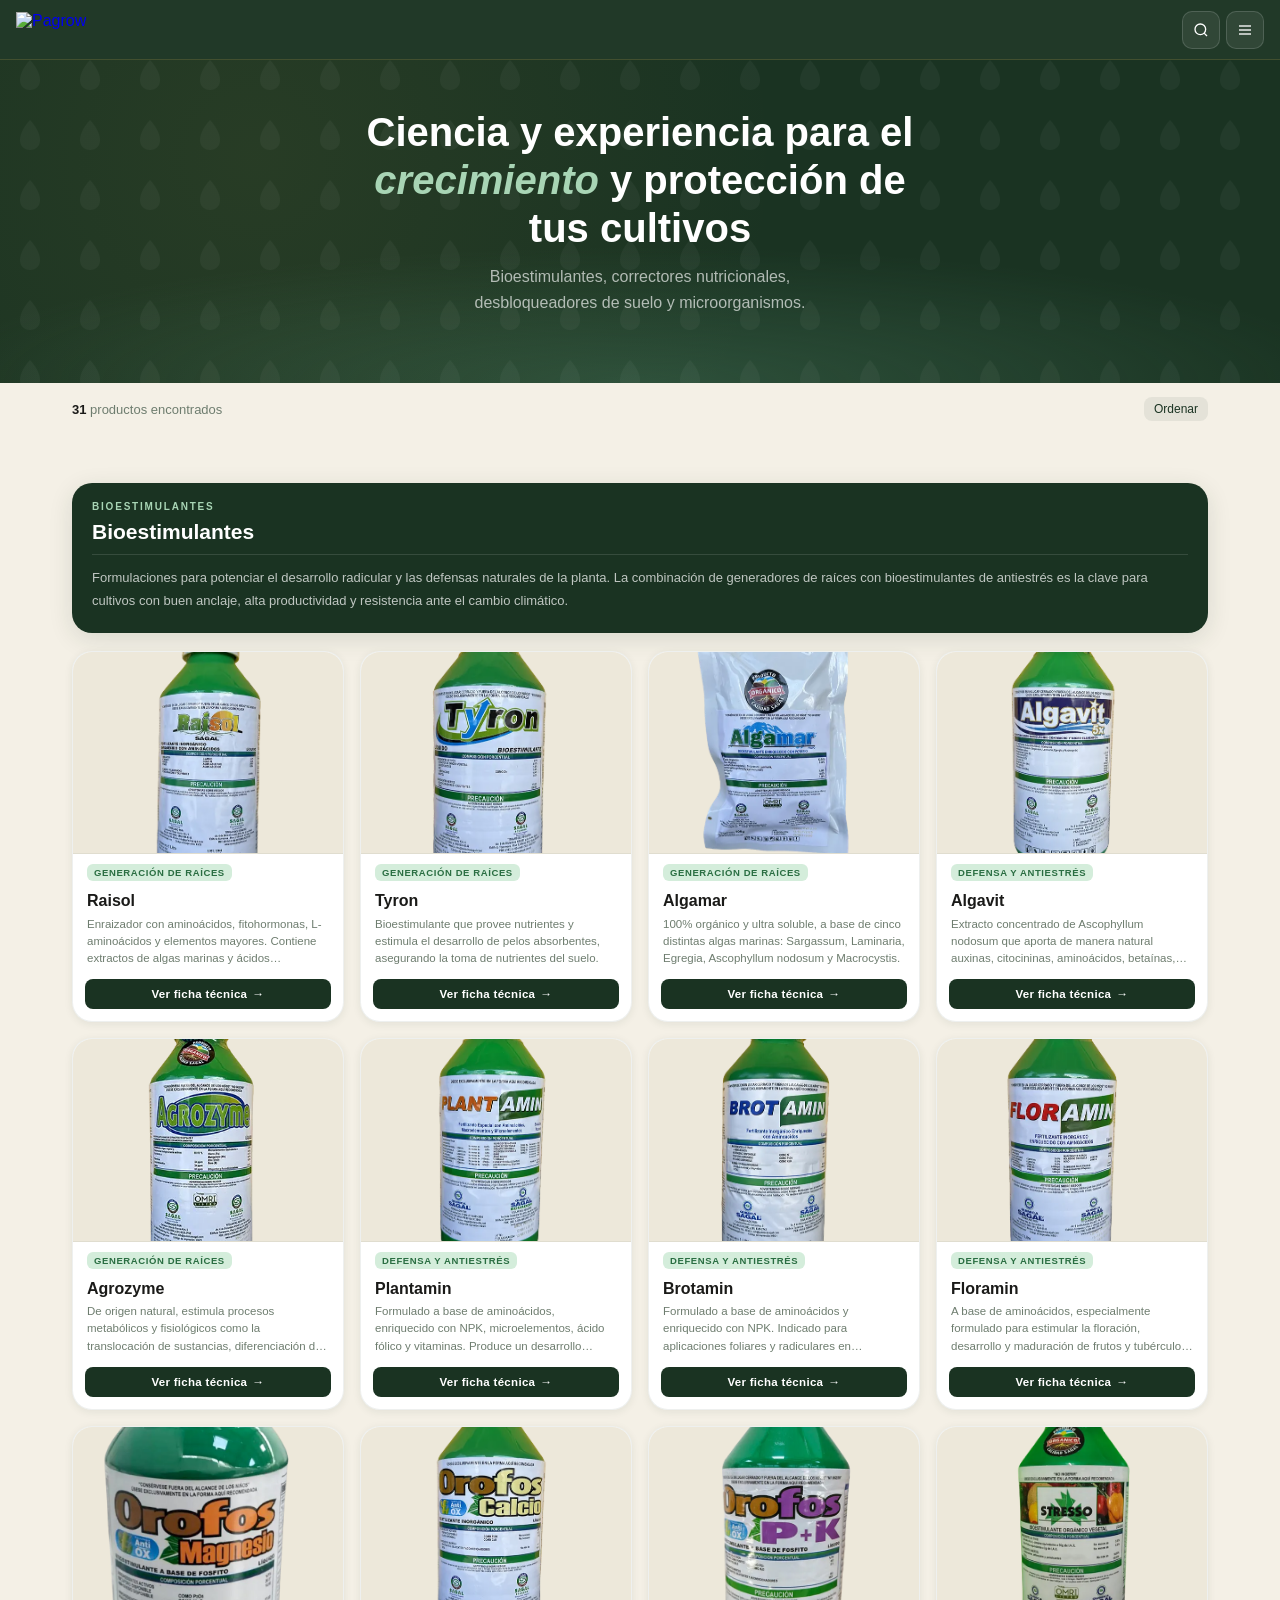
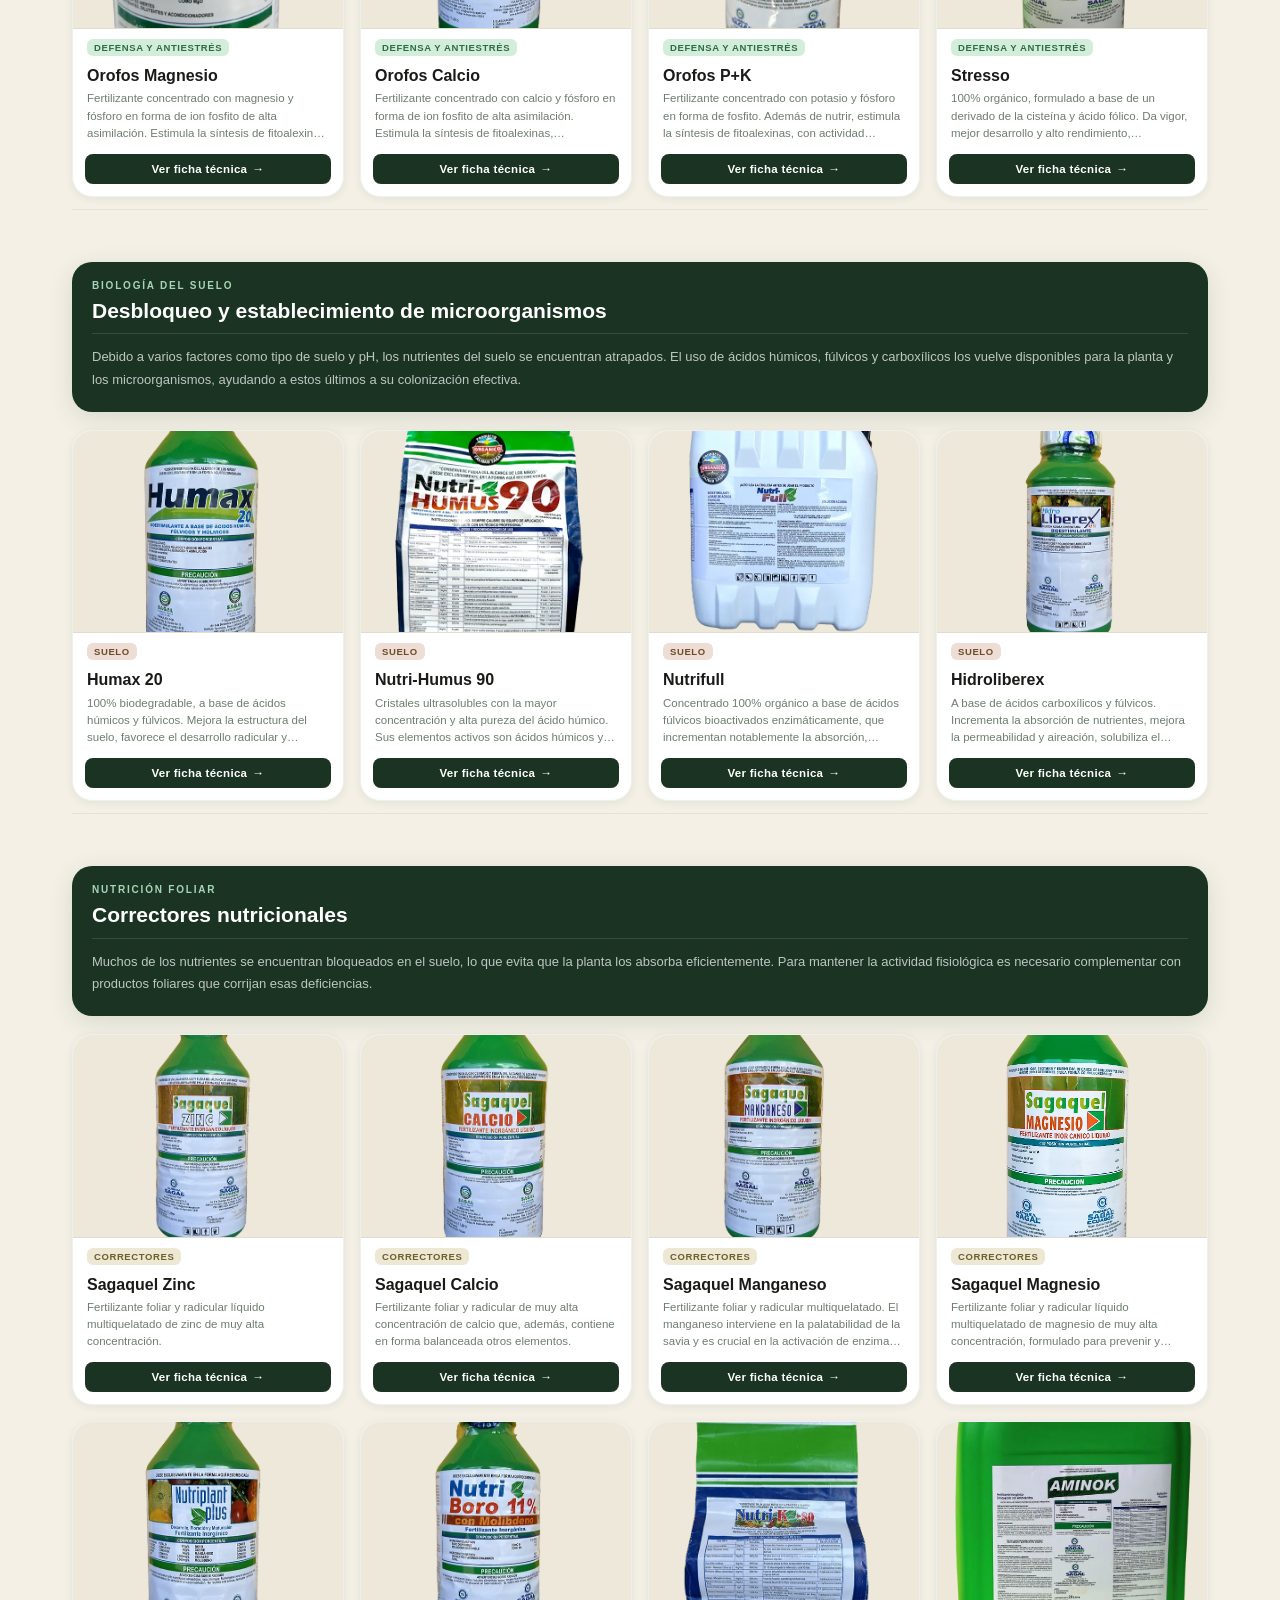
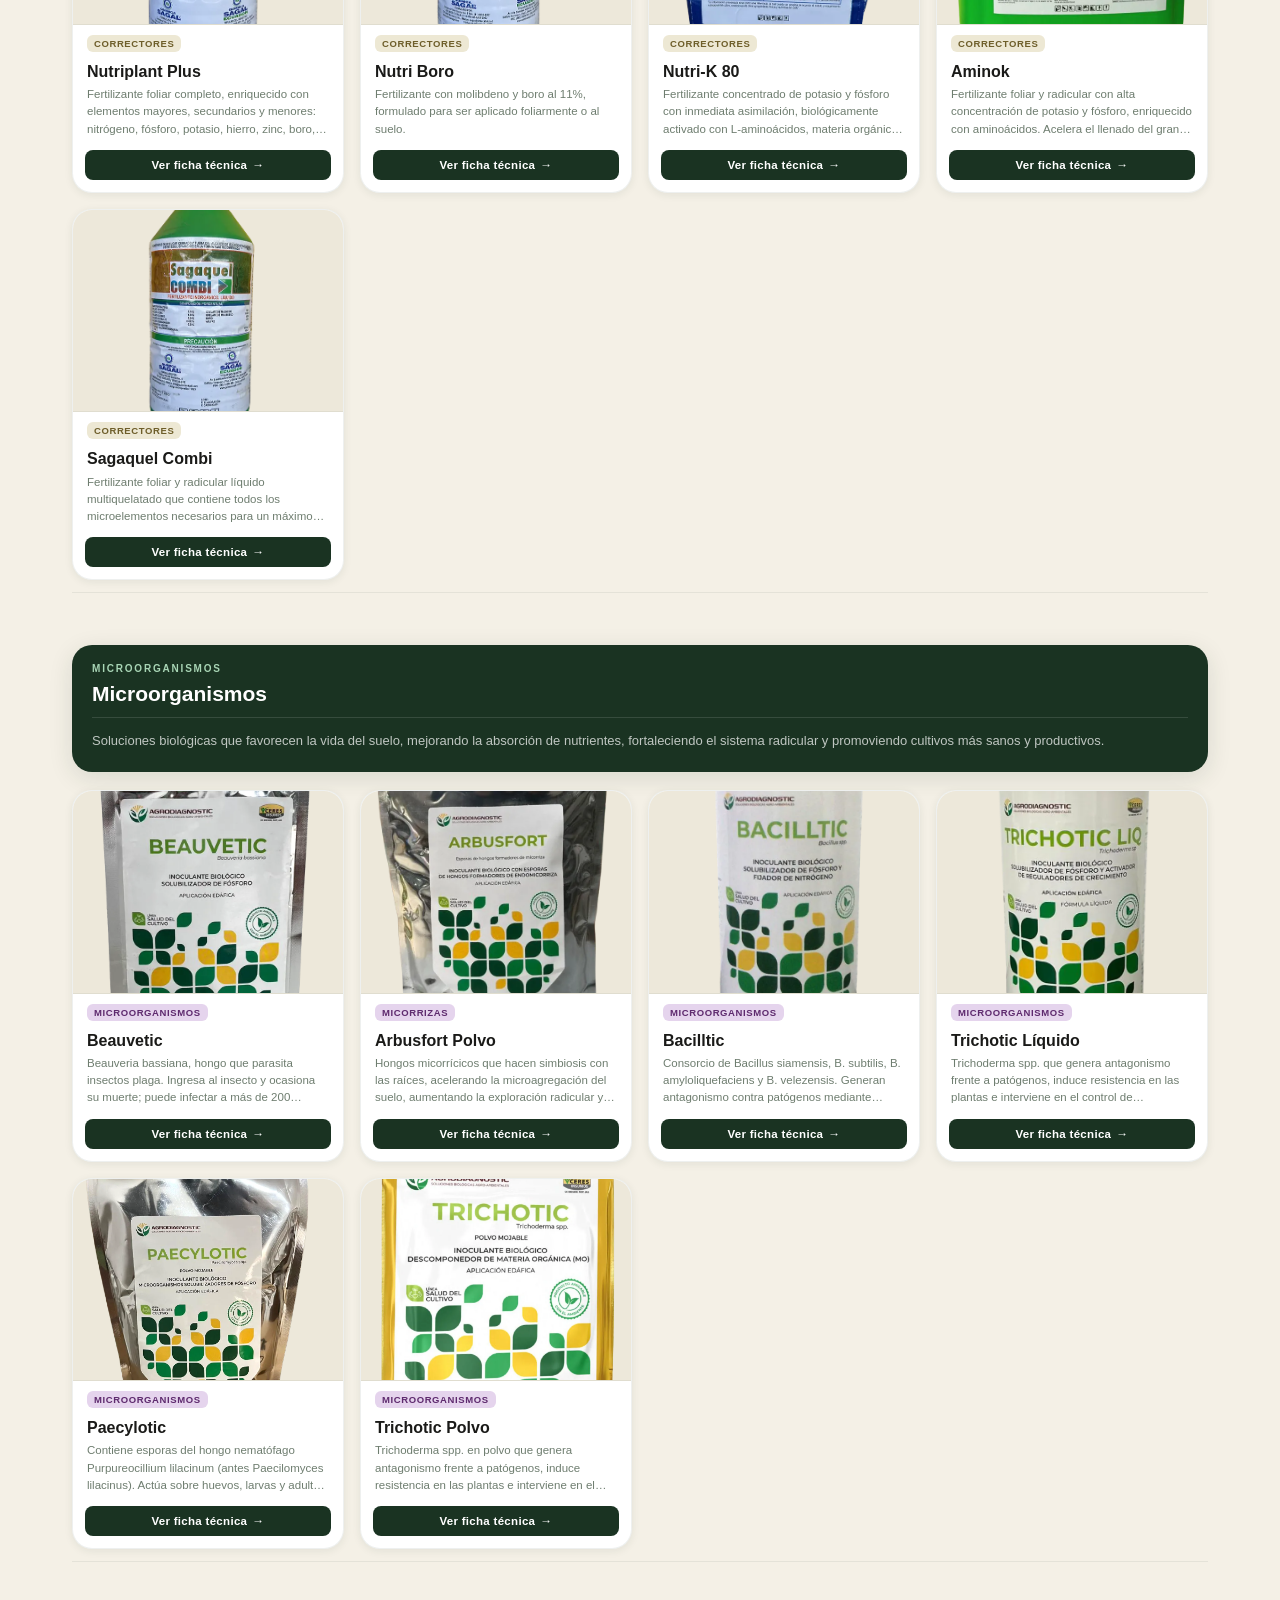
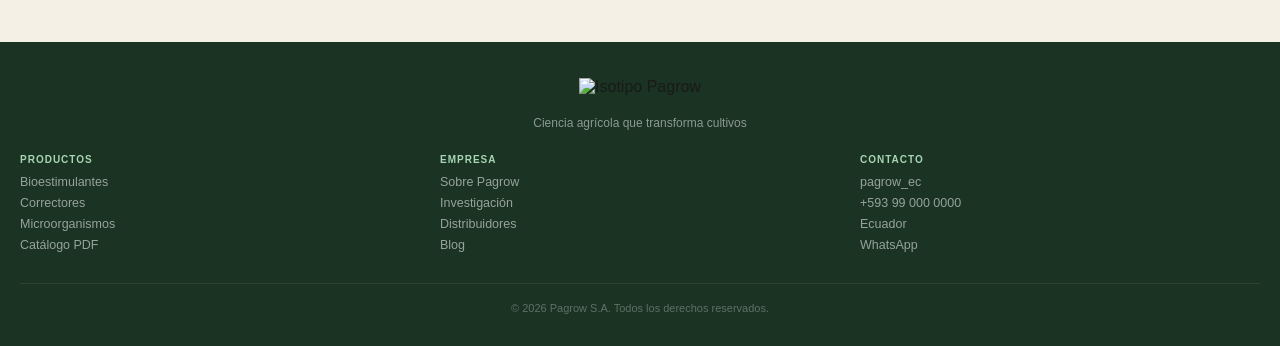
==== index.html @ b72a7e42 "optimizacion imagenes png a webp" ====
<!doctype html>
<html lang="es">
    <head>
        <meta charset="UTF-8" />
        <meta name="viewport" content="width=device-width, initial-scale=1.0" />
        <title>Pagrow – Catálogo de Productos Agrícolas</title>

        <!-- SEO -->
        <meta
            name="description"
            content="Catálogo de bioestimulantes, correctores nutricionales, desbloqueadores de suelo y microorganismos de Pagrow. Ciencia agrícola para el crecimiento y protección de tus cultivos en Ecuador."
        />
        <meta
            name="keywords"
            content="bioestimulantes, correctores nutricionales, microorganismos agrícolas, fertilizantes Ecuador, Pagrow, cultivos"
        />
        <meta name="robots" content="index, follow" />
        <meta name="author" content="Pagrow S.A." />

        <!-- Open Graph -->
        <meta property="og:type" content="website" />
        <meta
            property="og:title"
            content="Pagrow – Catálogo de Productos Agrícolas"
        />
        <meta
            property="og:description"
            content="Bioestimulantes, correctores nutricionales, desbloqueadores de suelo y microorganismos para potenciar tus cultivos."
        />
        <meta
            property="og:image"
            content="assets/images/logos-pagrow/png/color/ISOTIPO_BLANCO.webp"
        />
        <meta property="og:url" content="/" />
        <meta property="og:locale" content="es_EC" />

        <!-- Twitter -->
        <meta name="twitter:card" content="summary_large_image" />
        <meta
            name="twitter:title"
            content="Pagrow – Catálogo de Productos Agrícolas"
        />
        <meta
            name="twitter:description"
            content="Bioestimulantes, correctores nutricionales, desbloqueadores de suelo y microorganismos para potenciar tus cultivos."
        />
        <meta
            name="twitter:image"
            content="assets/images/logos-pagrow/png/color/ISOTIPO_BLANCO.webp"
        />

        <!-- Favicon -->
        <link
            rel="icon"
            type="image/png"
            sizes="32x32"
            href="assets/images/favicon/favicon-32x32.webp"
        />

        <link rel="stylesheet" href="assets/css/styles.css" />
    </head>
    <body>
        <!-- ════════ HEADER ════════ -->
        <header class="header">
            <a href="#" class="logo">
                <img
                    src="assets/images/logos-pagrow/png/blanco-y-negro/HORIZONTAL_CLARO.webp"
                    alt="Pagrow"
                    class="logo-img"
                />
            </a>
            <div class="header-actions">
                <button
                    class="icon-btn"
                    id="searchToggle"
                    title="Buscar"
                    aria-label="Abrir buscador de productos"
                >
                    <svg
                        width="16"
                        height="16"
                        viewBox="0 0 24 24"
                        fill="none"
                        stroke="currentColor"
                        stroke-width="2"
                        aria-hidden="true"
                        focusable="false"
                    >
                        <circle cx="11" cy="11" r="8" />
                        <path d="m21 21-4.35-4.35" />
                    </svg>
                </button>
                <button
                    class="icon-btn"
                    title="Menú"
                    aria-label="Abrir menú de navegación"
                >
                    <svg
                        width="16"
                        height="16"
                        viewBox="0 0 24 24"
                        fill="none"
                        stroke="currentColor"
                        stroke-width="2"
                        aria-hidden="true"
                        focusable="false"
                    >
                        <line x1="3" y1="6" x2="21" y2="6" />
                        <line x1="3" y1="12" x2="21" y2="12" />
                        <line x1="3" y1="18" x2="21" y2="18" />
                    </svg>
                </button>
            </div>
        </header>

        <!-- ════════ SEARCH ════════ -->
        <div class="search-wrap" id="searchWrap">
            <div class="search-input-row">
                <svg
                    class="s-icon"
                    width="15"
                    height="15"
                    viewBox="0 0 24 24"
                    fill="none"
                    stroke="currentColor"
                    stroke-width="2"
                    aria-hidden="true"
                    focusable="false"
                >
                    <circle cx="11" cy="11" r="8" />
                    <path d="m21 21-4.35-4.35" />
                </svg>
                <label for="searchInput" class="sr-only">Buscar producto</label>
                <input
                    type="text"
                    id="searchInput"
                    placeholder="Buscar producto, p. ej. Tyron, Beauvetic…"
                />
            </div>
        </div>

        <!-- ════════ HERO ════════ -->
        <section class="hero">
            <div class="hero-pattern"></div>
            <div class="hero-content">
                <h1>
                    Ciencia y experiencia para el <em>crecimiento</em> y
                    protección de tus cultivos
                </h1>
                <p>
                    Bioestimulantes, correctores nutricionales, desbloqueadores
                    de suelo y microorganismos.
                </p>
            </div>
        </section>

        <!-- ════════ CATALOG BODY ════════ -->
        <main class="catalog-body" id="catalogBody">
            <div class="results-bar">
                <div class="results-count">
                    <strong id="resultsNum">30</strong> productos encontrados
                </div>
                <button class="sort-btn">Ordenar</button>
            </div>
            <div id="categorySections"></div>
            <div class="empty-state" id="emptyState">
                <div class="empty-title">Sin resultados</div>
                <div class="empty-sub">Prueba con otro nombre o categoría</div>
            </div>
        </main>

        <!-- ════════ FOOTER ════════ -->
        <footer class="footer">
            <div class="footer-logo">
                <img
                    src="assets/images/logos-pagrow/png/color/ISOTIPO_BLANCO.webp"
                    alt="Isotipo Pagrow"
                    class="footer-logo-img"
                />
            </div>
            <div class="footer-tagline">
                Ciencia agrícola que transforma cultivos
            </div>
            <div class="footer-grid">
                <div class="footer-col">
                    <div class="footer-col-title">Productos</div>
                    <a href="#">Bioestimulantes</a>
                    <a href="#">Correctores</a>
                    <a href="#">Microorganismos</a>
                    <a href="#">Catálogo PDF</a>
                </div>
                <div class="footer-col">
                    <div class="footer-col-title">Empresa</div>
                    <a href="#">Sobre Pagrow</a>
                    <a href="#">Investigación</a>
                    <a href="#">Distribuidores</a>
                    <a href="#">Blog</a>
                </div>
                <div class="footer-col">
                    <div class="footer-col-title">Contacto</div>
                    <a href="#">pagrow_ec</a>
                    <a href="#">+593 99 000 0000</a>
                    <a href="#">Ecuador</a>
                    <a href="#">WhatsApp</a>
                </div>
            </div>
            <div class="footer-bottom">
                <div class="footer-copy">
                    © 2026 Pagrow S.A. Todos los derechos reservados.
                </div>
            </div>
        </footer>

        <!-- ════════ MODAL ════════ -->
        <div
            class="modal-overlay"
            id="modalOverlay"
            role="dialog"
            aria-modal="true"
            aria-labelledby="modalName"
            aria-hidden="true"
        >
            <div class="modal-sheet" id="modalSheet">
                <div class="modal-handle"></div>
                <div class="modal-header">
                    <img
                        class="modal-product-icon"
                        id="modalIcon"
                        src="assets/images/placeholder.webp"
                        alt=""
                    />
                    <div class="modal-title-block">
                        <div class="modal-product-name" id="modalName"></div>
                        <div class="modal-cat-label" id="modalCatLabel"></div>
                    </div>
                    <button
                        class="modal-close"
                        id="modalClose"
                        aria-label="Cerrar"
                    >
                        &#x2715;
                    </button>
                </div>
                <div class="modal-body" id="modalBody"></div>
            </div>
        </div>

        <script src="assets/js/data.js" defer></script>
        <script src="assets/js/app.js" defer></script>
    </body>
</html>
---- assets/css/styles.css ----
:root {
    --forest: #1a3322;
    --forest-mid: #2c5040;
    --sage: #4a7c5f;
    --moss: #6b9e7e;
    --mint: #a8d5b5;
    --cream: #f4f0e6;
    --parchment: #ede8da;
    --gold: #c8a84b;
    --gold-light: #e8c96a;
    --sand: #d4c8a8;
    --text-dark: #1a1a18;
    --text-mid: #3d4a3e;
    --text-light: #6e7d6f;
    --white: #ffffff;
    --shadow-sm: 0 2px 8px rgba(26, 51, 34, 0.08);
    --shadow-md: 0 6px 24px rgba(26, 51, 34, 0.12);
    --shadow-lg: 0 16px 48px rgba(26, 51, 34, 0.18);
    --radius-sm: 8px;
    --radius-md: 14px;
    --radius-lg: 20px;
    --radius-xl: 28px;
}

*,
*::before,
*::after {
    box-sizing: border-box;
    margin: 0;
    padding: 0;
}

html {
    scroll-behavior: smooth;
}

.sr-only {
    position: absolute;
    width: 1px;
    height: 1px;
    padding: 0;
    margin: -1px;
    overflow: hidden;
    clip: rect(0, 0, 0, 0);
    white-space: nowrap;
    border: 0;
}

body {
    font-family: Arial, sans-serif;
    background: var(--cream);
    color: var(--text-dark);
    min-height: 100vh;
    overflow-x: hidden;
}

/* ══════════════════ HEADER ══════════════════ */
.header {
    position: sticky;
    top: 0;
    z-index: 100;
    background: rgba(26, 51, 34, 0.97);
    backdrop-filter: blur(12px);
    border-bottom: 1px solid rgba(200, 168, 75, 0.2);
    padding: 0 16px;
    height: 60px;
    display: flex;
    align-items: center;
    justify-content: space-between;
}

.logo {
    display: flex;
    align-items: center;
    gap: 8px;
    text-decoration: none;
}
.logo-img {
    height: 36px;
    width: auto;
    display: block;
}
.footer-logo-img {
    height: 32px;
    width: auto;
    display: block;
    margin: 0 auto;
}

.header-actions {
    display: flex;
    gap: 6px;
    align-items: center;
}
.icon-btn {
    width: 38px;
    height: 38px;
    border: 1px solid rgba(255, 255, 255, 0.15);
    background: rgba(255, 255, 255, 0.07);
    border-radius: 10px;
    display: flex;
    align-items: center;
    justify-content: center;
    cursor: pointer;
    transition: all 0.2s;
    color: var(--white);
}
.icon-btn:hover {
    background: rgba(255, 255, 255, 0.15);
    border-color: var(--gold);
}

/* ══════════════════ SEARCH BAR ══════════════════ */
.search-wrap {
    background: var(--forest);
    padding: 10px 16px 12px;
    border-bottom: 1px solid rgba(200, 168, 75, 0.1);
    display: none;
}
.search-wrap.open {
    display: block;
}
.search-input-row {
    display: flex;
    gap: 8px;
    align-items: center;
    background: rgba(255, 255, 255, 0.1);
    border: 1px solid rgba(200, 168, 75, 0.25);
    border-radius: var(--radius-md);
    padding: 8px 14px;
}
.search-input-row input {
    flex: 1;
    background: none;
    border: none;
    outline: none;
    color: var(--white);
    font-family: Arial, sans-serif;
    font-size: 14px;
}
.search-input-row input::placeholder {
    color: rgba(255, 255, 255, 0.4);
}
.s-icon {
    color: rgba(255, 255, 255, 0.5);
    flex-shrink: 0;
}

/* ══════════════════ HERO ══════════════════ */
.hero {
    position: relative;
    overflow: hidden;
    background: var(--forest);
    padding: 48px 20px 44px;
    text-align: center;
}
.hero::before {
    content: "";
    position: absolute;
    inset: 0;
    background:
        radial-gradient(
            ellipse 80% 60% at 50% 100%,
            rgba(74, 124, 95, 0.4) 0%,
            transparent 70%
        ),
        radial-gradient(
            circle at 20% 30%,
            rgba(200, 168, 75, 0.08) 0%,
            transparent 50%
        );
}
.hero-pattern {
    position: absolute;
    inset: 0;
    opacity: 0.04;
    background-image: url("data:image/svg+xml,%3Csvg width='60' height='60' viewBox='0 0 60 60' xmlns='http://www.w3.org/2000/svg'%3E%3Cg fill='none' fill-rule='evenodd'%3E%3Cg fill='%23ffffff'%3E%3Cpath d='M30 0 C30 0 20 10 20 20 C20 30 30 30 30 30 C30 30 40 30 40 20 C40 10 30 0 30 0Z'/%3E%3C/g%3E%3C/g%3E%3C/svg%3E");
}
.hero-content {
    position: relative;
    z-index: 1;
}
.hero h1 {
    font-family: Arial, sans-serif;
    font-size: clamp(26px, 7vw, 40px);
    line-height: 1.2;
    color: var(--white);
    margin-bottom: 12px;
    max-width: 560px;
    margin-left: auto;
    margin-right: auto;
}
.hero h1 em {
    font-style: italic;
    color: var(--mint);
}
.hero p {
    font-size: 16px;
    line-height: 1.6;
    color: rgba(255, 255, 255, 0.65);
    max-width: 380px;
    margin: 0 auto 24px;
}


/* ══════════════════ CATALOG BODY ══════════════════ */
.catalog-body {
    padding: 0 16px 40px;
}

.results-bar {
    display: flex;
    align-items: center;
    justify-content: space-between;
    padding: 14px 0 10px;
}
.results-count {
    font-size: 13px;
    color: var(--text-light);
}
.results-count strong {
    color: var(--text-dark);
    font-weight: 600;
}
.sort-btn {
    display: flex;
    align-items: center;
    gap: 5px;
    font-size: 12px;
    font-weight: 500;
    color: var(--forest);
    background: rgba(26, 51, 34, 0.07);
    border: none;
    cursor: pointer;
    padding: 5px 10px;
    border-radius: var(--radius-sm);
}

/* ══════════════════ CATEGORY BANNER ══════════════════ */
.cat-banner {
    margin: 52px 0 18px;
    border-radius: var(--radius-lg);
    overflow: hidden;
    background: var(--forest);
    box-shadow: var(--shadow-md);
    animation: fadeInUp 0.35s ease both;
}

/* Inner content */
.cat-banner-inner {
    padding: 18px 20px 20px;
    position: relative;
    overflow: hidden;
}

/* Eyebrow — small label above the title */
.cat-eyebrow {
    font-size: 10px;
    font-weight: 700;
    text-transform: uppercase;
    letter-spacing: 1.8px;
    margin-bottom: 7px;
    color: var(--mint);
}

.cat-title {
    font-size: 21px;
    font-weight: 800;
    color: var(--white);
    line-height: 1.2;
    margin-bottom: 10px;
}

/* Separator line before description */
.cat-desc-wrap {
    border-top: 1px solid rgba(255, 255, 255, 0.12);
    padding-top: 12px;
}

.cat-desc {
    font-size: 13px;
    line-height: 1.75;
    color: rgba(255, 255, 255, 0.72);
}

/* ══════════════════ PRODUCT GRID ══════════════════ */
.product-grid {
    display: grid;
    grid-template-columns: 1fr 1fr;
    gap: 10px;
    padding-bottom: 12px;
    border-bottom: 1px solid rgba(26, 51, 34, 0.07);
}
@media (min-width: 480px) {
    .product-grid {
        grid-template-columns: repeat(2, 1fr);
        gap: 12px;
    }
}
@media (min-width: 700px) {
    .product-grid {
        grid-template-columns: repeat(3, 1fr);
        gap: 14px;
    }
    .catalog-body {
        padding: 0 24px 60px;
    }
}
@media (min-width: 1024px) {
    .product-grid {
        grid-template-columns: repeat(4, 1fr);
        gap: 16px;
    }
    .catalog-body {
        max-width: 1200px;
        margin: 0 auto;
        padding: 0 32px 80px;
    }
}

/* ══════════════════ PRODUCT BADGE ══════════════════ */
.product-badge {
    position: absolute;
    top: 10px;
    left: 10px;
    z-index: 2;
    background: var(--gold);
    color: var(--forest);
    font-size: 9.5px;
    font-weight: 800;
    text-transform: uppercase;
    letter-spacing: 0.8px;
    padding: 4px 9px;
    border-radius: 6px;
    box-shadow: 0 2px 8px rgba(200, 168, 75, 0.45);
    pointer-events: none;
    white-space: nowrap;
}

/* ══════════════════ PRODUCT CARD ══════════════════ */
.product-card {
    background: var(--white);
    border: 1px solid rgba(26, 51, 34, 0.07);
    border-radius: var(--radius-lg);
    overflow: hidden;
    cursor: pointer;
    transition: all 0.25s cubic-bezier(0.4, 0, 0.2, 1);
    display: flex;
    flex-direction: column;
    position: relative;
    box-shadow: var(--shadow-sm);
}
.product-card:hover {
    transform: translateY(-3px);
    box-shadow: var(--shadow-md);
    border-color: rgba(74, 124, 95, 0.25);
}
.product-card:active {
    transform: translateY(-1px);
}

.card-image {
    width: 100%;
    aspect-ratio: 4 / 3;
    overflow: hidden;
    background: var(--parchment);
    border-bottom: 1px solid rgba(26, 51, 34, 0.06);
}
.card-image img {
    width: 100%;
    height: 100%;
    object-fit: cover;
    display: block;
}

.card-top {
    padding: 10px 14px 6px;
    display: flex;
    align-items: center;
}
.cat-tag {
    font-size: 9.5px;
    letter-spacing: 0.6px;
    font-weight: 600;
    text-transform: uppercase;
    padding: 3px 7px;
    border-radius: 6px;
    white-space: nowrap;
}

/* category colors */
.cat-bio .cat-tag {
    background: #d4eddb;
    color: #2a6e42;
}
.cat-suelo .cat-tag {
    background: #edddd4;
    color: #6e4a2a;
}
.cat-correctores .cat-tag {
    background: #ede8d4;
    color: #6e5e2a;
}
.cat-micro .cat-tag {
    background: #e5d4ed;
    color: #5e2a6e;
}

.card-body {
    padding: 4px 14px 12px;
    flex: 1;
}
.product-name {
    font-family: Arial, sans-serif;
    font-size: 16px;
    font-weight: 700;
    color: var(--text-dark);
    margin-bottom: 5px;
    line-height: 1.2;
}
.product-desc {
    font-size: 11.5px;
    line-height: 1.5;
    color: var(--text-light);
    display: -webkit-box;
    -webkit-line-clamp: 3;
    -webkit-box-orient: vertical;
    overflow: hidden;
}

.card-footer {
    padding: 0 12px 12px;
}
.btn-ficha {
    width: 100%;
    padding: 8px 12px;
    background: var(--forest);
    color: var(--white);
    border: none;
    border-radius: var(--radius-sm);
    font-family: Arial, sans-serif;
    font-size: 11.5px;
    font-weight: 600;
    letter-spacing: 0.3px;
    cursor: pointer;
    display: flex;
    align-items: center;
    justify-content: center;
    gap: 5px;
    transition: all 0.2s;
}
.btn-ficha:hover {
    background: var(--forest-mid);
}
.btn-ficha .arrow {
    font-size: 12px;
    transition: transform 0.2s;
}
.product-card:hover .btn-ficha .arrow {
    transform: translateX(2px);
}

/* ══════════════════ MODAL ══════════════════ */
.modal-overlay {
    position: fixed;
    inset: 0;
    z-index: 1000;
    background: rgba(10, 20, 14, 0.75);
    backdrop-filter: blur(6px);
    display: flex;
    align-items: flex-end;
    opacity: 0;
    pointer-events: none;
    transition: opacity 0.3s;
}
.modal-overlay.open {
    opacity: 1;
    pointer-events: auto;
}
@media (min-width: 600px) {
    .modal-overlay {
        align-items: center;
        justify-content: center;
        padding: 20px;
    }
}

.modal-sheet {
    width: 100%;
    max-width: 560px;
    background: var(--white);
    border-radius: var(--radius-xl) var(--radius-xl) 0 0;
    max-height: 92vh;
    overflow-y: auto;
    transform: translateY(100%);
    transition: transform 0.35s cubic-bezier(0.4, 0, 0.2, 1);
    scrollbar-width: thin;
    scrollbar-color: var(--sand) transparent;
}
@media (min-width: 600px) {
    .modal-sheet {
        border-radius: var(--radius-xl);
        max-height: 85vh;
    }
}
.modal-overlay.open .modal-sheet {
    transform: translateY(0);
}

.modal-handle {
    width: 36px;
    height: 4px;
    background: var(--sand);
    border-radius: 2px;
    margin: 12px auto 0;
}
@media (min-width: 600px) {
    .modal-handle {
        display: none;
    }
}

.modal-header {
    position: sticky;
    top: 0;
    z-index: 10;
    background: var(--white);
    border-bottom: 1px solid rgba(26, 51, 34, 0.07);
    padding: 14px 16px;
    display: flex;
    align-items: center;
    gap: 12px;
}
.modal-product-icon {
    width: 50px;
    height: 50px;
    border-radius: var(--radius-md);
    flex-shrink: 0;
    object-fit: cover;
}
.modal-title-block {
    flex: 1;
    min-width: 0;
}
.modal-product-name {
    font-family: Arial, sans-serif;
    font-size: 20px;
    font-weight: 700;
    color: var(--text-dark);
    line-height: 1.2;
}
.modal-cat-label {
    font-size: 11px;
    color: var(--text-light);
    margin-top: 2px;
}
.modal-close {
    width: 36px;
    height: 36px;
    flex-shrink: 0;
    background: var(--parchment);
    border: none;
    border-radius: 10px;
    cursor: pointer;
    display: flex;
    align-items: center;
    justify-content: center;
    font-size: 18px;
    color: var(--text-mid);
    transition: all 0.2s;
}
.modal-close:hover {
    background: var(--sand);
    color: var(--forest);
}

.modal-body {
    padding: 20px 16px 24px;
}

.modal-desc {
    font-size: 14px;
    line-height: 1.7;
    color: var(--text-mid);
    margin-bottom: 20px;
}

.info-grid {
    display: grid;
    grid-template-columns: 1fr 1fr;
    gap: 10px;
    margin-bottom: 20px;
}
.info-card {
    background: var(--cream);
    border: 1px solid rgba(26, 51, 34, 0.07);
    border-radius: var(--radius-md);
    padding: 12px;
}
.info-card-label {
    font-size: 10px;
    font-weight: 600;
    text-transform: uppercase;
    letter-spacing: 0.8px;
    color: var(--text-light);
    margin-bottom: 4px;
}
.info-card-value {
    font-size: 13px;
    font-weight: 600;
    color: var(--forest);
}

.benefits-title {
    font-size: 13px;
    font-weight: 600;
    color: var(--text-dark);
    text-transform: uppercase;
    letter-spacing: 0.6px;
    margin-bottom: 10px;
}
.benefits-list {
    list-style: none;
    display: flex;
    flex-direction: column;
    gap: 6px;
    margin-bottom: 20px;
}
.benefit-item {
    display: flex;
    align-items: flex-start;
    gap: 8px;
    font-size: 13px;
    line-height: 1.5;
    color: var(--text-mid);
}
.benefit-dot {
    width: 18px;
    height: 18px;
    flex-shrink: 0;
    margin-top: 1px;
    background: rgba(74, 124, 95, 0.12);
    border-radius: 50%;
    display: flex;
    align-items: center;
    justify-content: center;
    font-size: 10px;
    color: var(--sage);
}

.composition-box {
    background: linear-gradient(135deg, var(--forest), var(--forest-mid));
    border-radius: var(--radius-md);
    padding: 14px 16px;
    margin-bottom: 20px;
}
.composition-title {
    font-size: 11px;
    font-weight: 600;
    text-transform: uppercase;
    letter-spacing: 0.8px;
    color: var(--mint);
    margin-bottom: 8px;
}
.composition-text {
    font-size: 13px;
    color: rgba(255, 255, 255, 0.8);
    line-height: 1.6;
}

.modal-actions {
    display: flex;
    flex-direction: column;
    gap: 8px;
}
.btn-download {
    display: flex;
    align-items: center;
    justify-content: center;
    gap: 8px;
    width: 100%;
    padding: 14px;
    background: linear-gradient(135deg, var(--gold), var(--gold-light));
    color: var(--forest);
    font-family: Arial, sans-serif;
    font-size: 14px;
    font-weight: 700;
    border: none;
    border-radius: var(--radius-md);
    cursor: pointer;
    text-decoration: none;
    transition: all 0.2s;
    box-shadow: 0 4px 16px rgba(200, 168, 75, 0.35);
}
.btn-download:hover {
    transform: translateY(-1px);
    box-shadow: 0 6px 20px rgba(200, 168, 75, 0.45);
}
.btn-contact {
    display: flex;
    align-items: center;
    justify-content: center;
    gap: 8px;
    width: 100%;
    padding: 12px;
    background: rgba(26, 51, 34, 0.06);
    color: var(--forest);
    font-family: Arial, sans-serif;
    font-size: 13px;
    font-weight: 600;
    border: 1.5px solid rgba(26, 51, 34, 0.15);
    border-radius: var(--radius-md);
    cursor: pointer;
    text-decoration: none;
    transition: all 0.2s;
}
.btn-contact:hover {
    background: rgba(26, 51, 34, 0.1);
}

/* ══════════════════ EMPTY STATE ══════════════════ */
.empty-state {
    text-align: center;
    padding: 60px 20px;
    display: none;
}
.empty-state.visible {
    display: block;
}
.empty-title {
    font-family: Arial, sans-serif;
    font-size: 20px;
    color: var(--text-dark);
    margin-bottom: 6px;
}
.empty-sub {
    font-size: 13px;
    color: var(--text-light);
}

/* ══════════════════ FOOTER ══════════════════ */
.footer {
    background: var(--forest);
    padding: 36px 20px 32px;
    text-align: center;
}
.footer-logo {
    margin-bottom: 6px;
    display: flex;
    justify-content: center;
}
.footer-tagline {
    font-size: 12px;
    color: rgba(255, 255, 255, 0.5);
    margin-bottom: 24px;
}
.footer-grid {
    display: grid;
    grid-template-columns: 1fr 1fr;
    gap: 20px;
    text-align: left;
    margin-bottom: 24px;
}
@media (min-width: 600px) {
    .footer-grid {
        grid-template-columns: repeat(3, 1fr);
    }
}
.footer-col-title {
    font-size: 10px;
    font-weight: 700;
    text-transform: uppercase;
    letter-spacing: 1px;
    color: var(--mint);
    margin-bottom: 10px;
}
.footer-col a {
    display: block;
    font-size: 12.5px;
    color: rgba(255, 255, 255, 0.55);
    text-decoration: none;
    margin-bottom: 7px;
    transition: color 0.15s;
}
.footer-col a:hover {
    color: var(--white);
}
.footer-bottom {
    border-top: 1px solid rgba(255, 255, 255, 0.08);
    padding-top: 18px;
    display: flex;
    flex-direction: column;
    align-items: center;
    gap: 8px;
}
.footer-copy {
    font-size: 11px;
    color: rgba(255, 255, 255, 0.3);
}

/* ══════════════════ ANIMATIONS ══════════════════ */
@keyframes fadeInUp {
    from {
        opacity: 0;
        transform: translateY(16px);
    }
    to {
        opacity: 1;
        transform: translateY(0);
    }
}
.product-card {
    animation: fadeInUp 0.4s ease both;
}
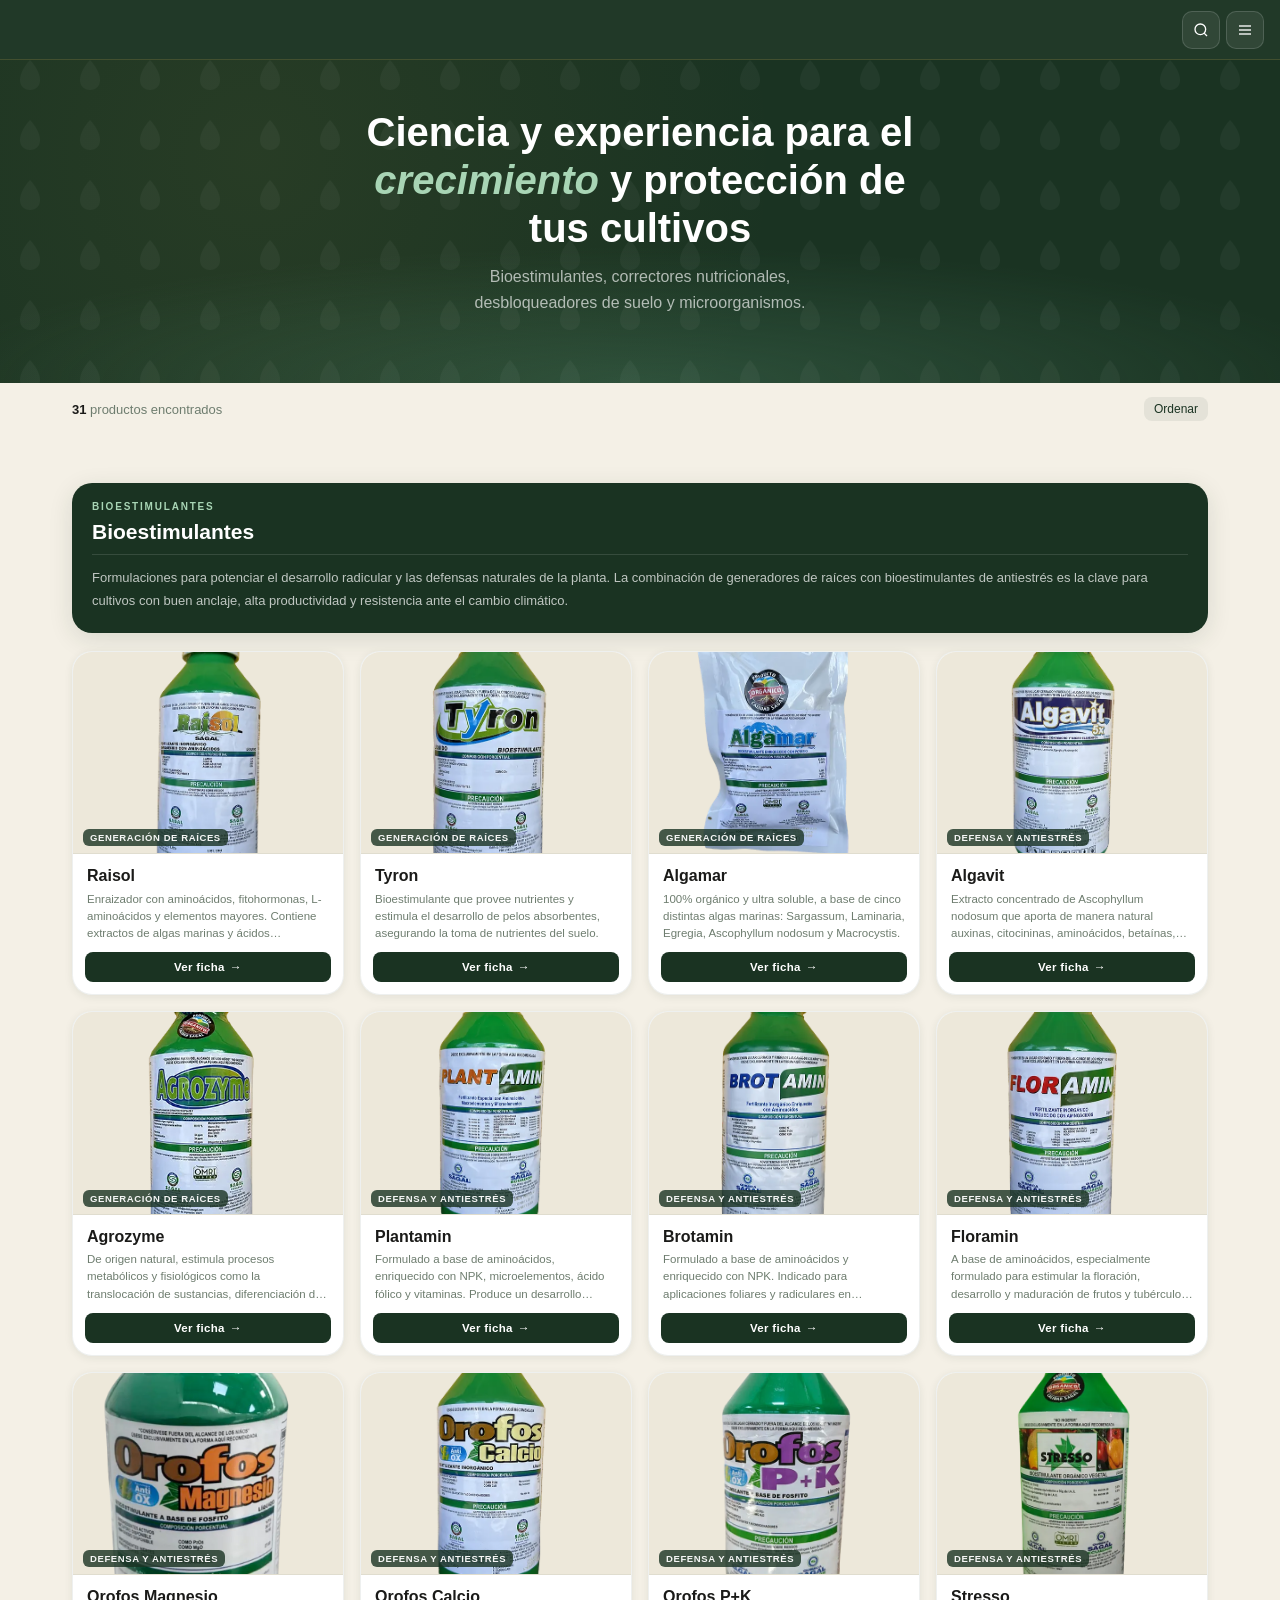
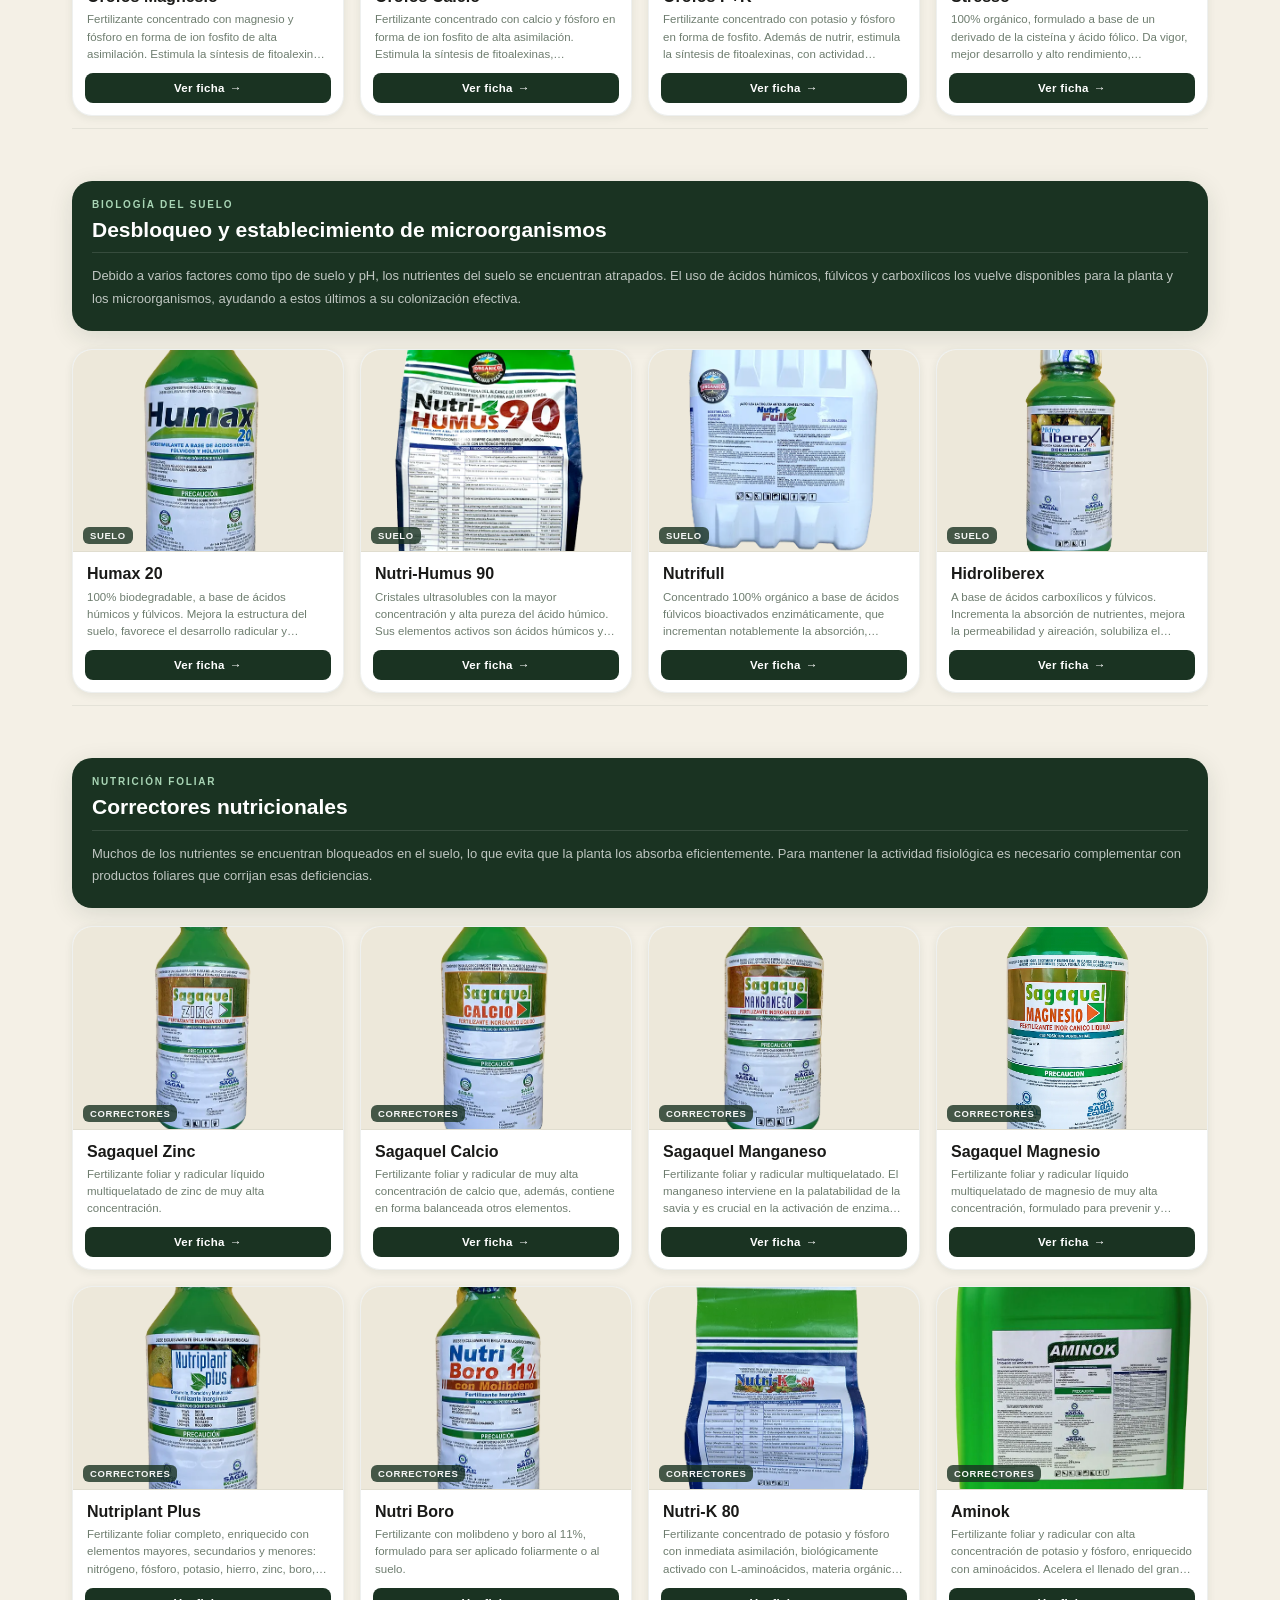
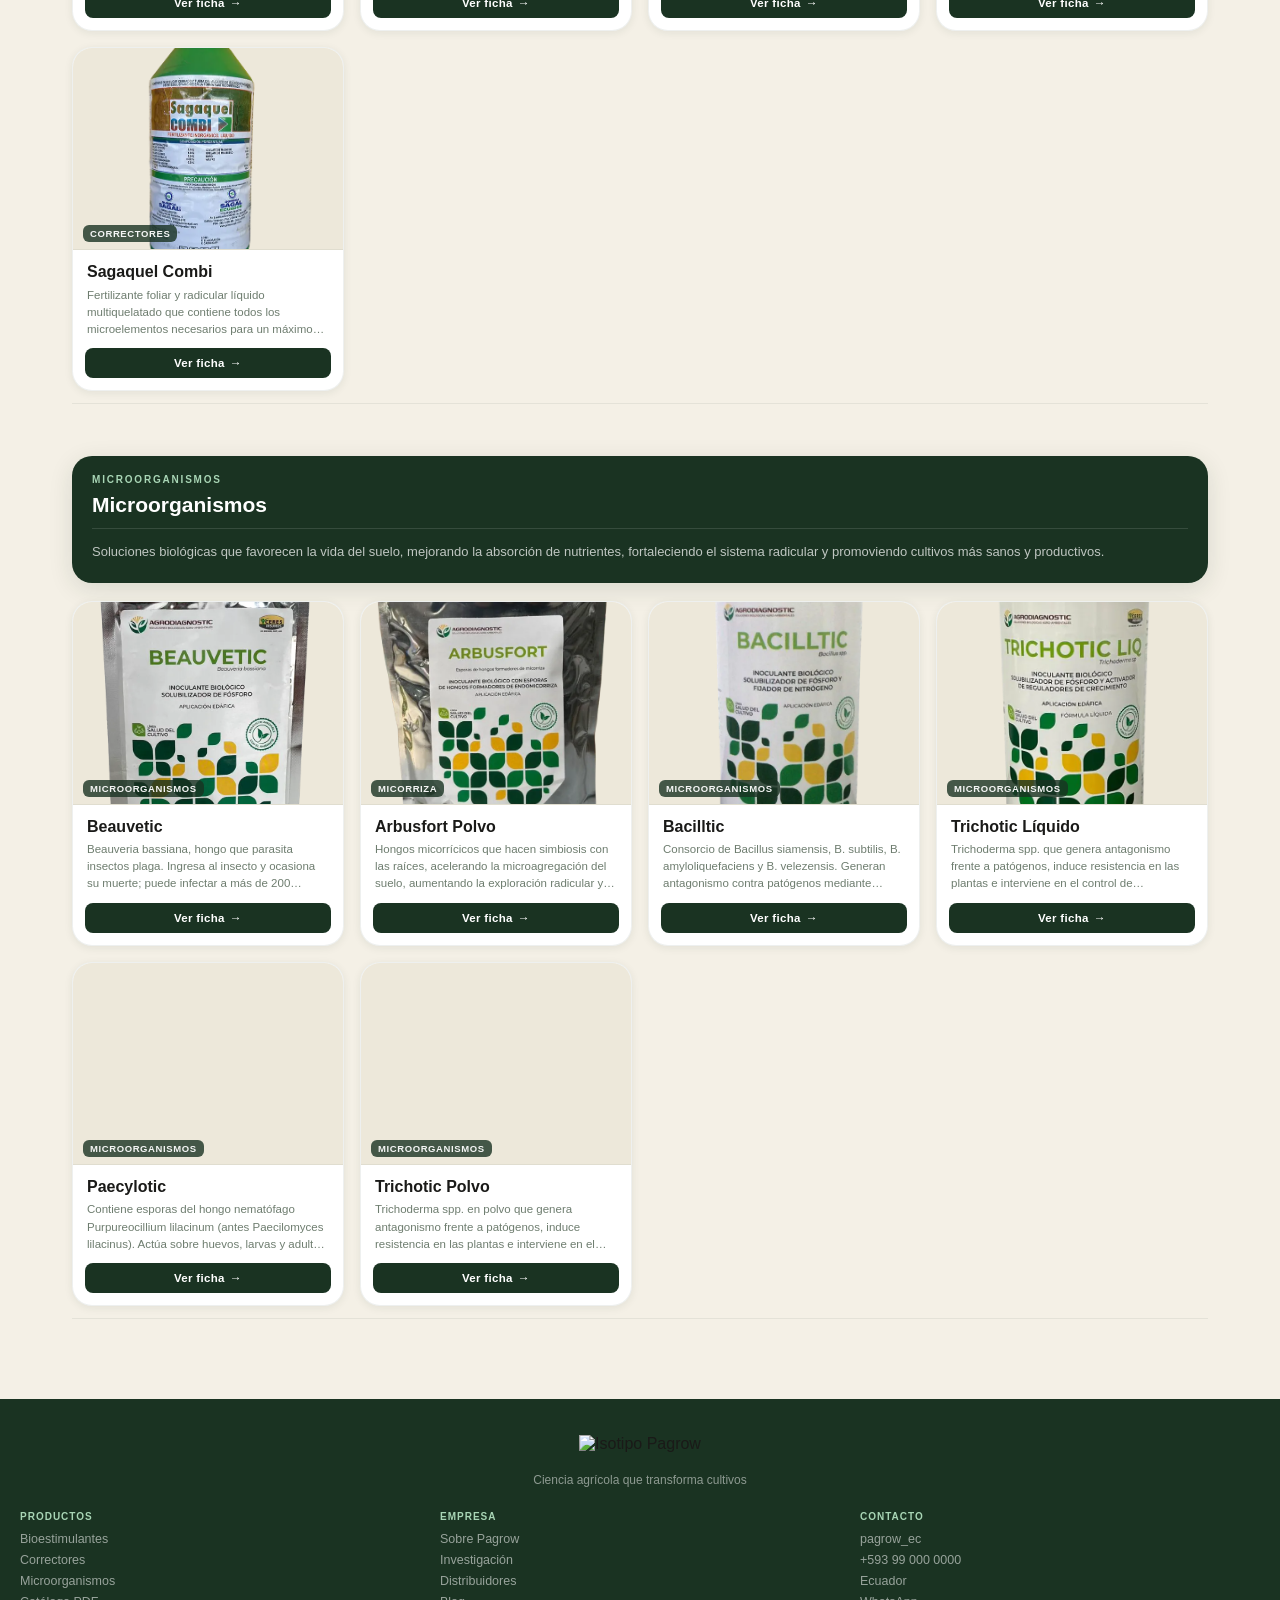
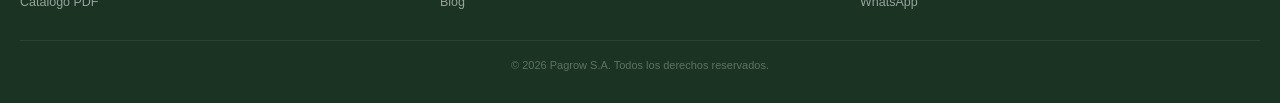
==== commit 9befed14: "diseño de modal" ====
--- a/index.html
+++ b/index.html
@@ -29,9 +29,9 @@
         />
         <meta
             property="og:image"
-            content="assets/images/logos-pagrow/png/color/ISOTIPO_BLANCO.webp"
-        />
-        <meta property="og:url" content="/" />
+            content="https://pagrow.es/assets/images/logos-pagrow/png/color/ISOTIPO_BLANCO.webp"
+        />
+        <meta property="og:url" content="https://pagrow.es/" />
         <meta property="og:locale" content="es_EC" />
 
         <!-- Twitter -->
@@ -46,16 +46,62 @@
         />
         <meta
             name="twitter:image"
-            content="assets/images/logos-pagrow/png/color/ISOTIPO_BLANCO.webp"
-        />
+            content="https://pagrow.es/assets/images/logos-pagrow/png/color/ISOTIPO_BLANCO.webp"
+        />
+
+        <!-- Security Headers (meta fallback — enforce via server headers in production) -->
+        <meta
+            http-equiv="Content-Security-Policy"
+            content="default-src 'self'; script-src 'self'; style-src 'self'; img-src 'self' data: https:; font-src 'self'; connect-src 'self'; object-src 'none'; base-uri 'self'; form-action 'self'; frame-ancestors 'none';"
+        />
+        <meta http-equiv="X-Content-Type-Options" content="nosniff" />
+        <meta
+            http-equiv="Referrer-Policy"
+            content="strict-origin-when-cross-origin"
+        />
+        <meta
+            http-equiv="Permissions-Policy"
+            content="geolocation=(), microphone=(), camera=()"
+        />
+
+        <!-- Canonical -->
+        <link rel="canonical" href="https://pagrow.es/" />
 
         <!-- Favicon -->
         <link
             rel="icon"
             type="image/png"
             sizes="32x32"
+            href="assets/images/favicon/favicon-32x32.png"
+        />
+        <link
+            rel="apple-touch-icon"
             href="assets/images/favicon/favicon-32x32.webp"
         />
+
+        <!-- Structured Data -->
+        <script type="application/ld+json">
+            {
+                "@context": "https://schema.org",
+                "@type": "Organization",
+                "name": "Pagrow S.A.",
+                "url": "https://pagrow.es",
+                "logo": "https://pagrow.es/assets/images/logos-pagrow/png/color/ISOTIPO_BLANCO.webp",
+                "description": "Bioestimulantes, correctores nutricionales, desbloqueadores de suelo y microorganismos para potenciar cultivos en Ecuador.",
+                "areaServed": {
+                    "@type": "Country",
+                    "name": "Ecuador"
+                }
+            }
+        </script>
+        <script type="application/ld+json">
+            {
+                "@context": "https://schema.org",
+                "@type": "WebSite",
+                "name": "Pagrow – Catálogo de Productos Agrícolas",
+                "url": "https://pagrow.es"
+            }
+        </script>
 
         <link rel="stylesheet" href="assets/css/styles.css" />
     </head>
@@ -64,7 +110,7 @@
         <header class="header">
             <a href="#" class="logo">
                 <img
-                    src="assets/images/logos-pagrow/png/blanco-y-negro/HORIZONTAL_CLARO.webp"
+                    src="assets/images/logos-pagrow/png/blanco-y-negro/HORIZONTAL_CLARO.png"
                     alt="Pagrow"
                     class="logo-img"
                 />
@@ -223,16 +269,6 @@
             <div class="modal-sheet" id="modalSheet">
                 <div class="modal-handle"></div>
                 <div class="modal-header">
-                    <img
-                        class="modal-product-icon"
-                        id="modalIcon"
-                        src="assets/images/placeholder.webp"
-                        alt=""
-                    />
-                    <div class="modal-title-block">
-                        <div class="modal-product-name" id="modalName"></div>
-                        <div class="modal-cat-label" id="modalCatLabel"></div>
-                    </div>
                     <button
                         class="modal-close"
                         id="modalClose"
--- a/assets/css/styles.css
+++ b/assets/css/styles.css
@@ -76,7 +76,7 @@
     text-decoration: none;
 }
 .logo-img {
-    height: 36px;
+    height: 200px;
     width: auto;
     display: block;
 }
@@ -201,7 +201,6 @@
     max-width: 380px;
     margin: 0 auto 24px;
 }
-
 
 /* ══════════════════ CATALOG BODY ══════════════════ */
 .catalog-body {
@@ -524,12 +523,12 @@
     position: sticky;
     top: 0;
     z-index: 10;
-    background: var(--white);
-    border-bottom: 1px solid rgba(26, 51, 34, 0.07);
-    padding: 14px 16px;
-    display: flex;
-    align-items: center;
-    gap: 12px;
+    background: transparent;
+    padding: 10px 12px;
+    display: flex;
+    align-items: center;
+    justify-content: flex-end;
+    pointer-events: none; /* let clicks pass through transparent area */
 }
 .modal-product-icon {
     width: 50px;
@@ -558,7 +557,9 @@
     width: 36px;
     height: 36px;
     flex-shrink: 0;
-    background: var(--parchment);
+    background: rgba(255, 255, 255, 0.92);
+    backdrop-filter: blur(6px);
+    -webkit-backdrop-filter: blur(6px);
     border: none;
     border-radius: 10px;
     cursor: pointer;
@@ -568,6 +569,8 @@
     font-size: 18px;
     color: var(--text-mid);
     transition: all 0.2s;
+    pointer-events: auto; /* restore clicks — parent header is pointer-events: none */
+    box-shadow: 0 2px 8px rgba(0, 0, 0, 0.15);
 }
 .modal-close:hover {
     background: var(--sand);
@@ -812,3 +815,308 @@
 .product-card {
     animation: fadeInUp 0.4s ease both;
 }
+
+/* ══════════════════ CARD: OVERLAY TAG + FOOTER ══════════════════ */
+.card-image {
+    position: relative;
+}
+
+.card-tag-overlay {
+    position: absolute;
+    bottom: 8px;
+    left: 10px;
+    z-index: 1;
+}
+.card-tag-overlay .cat-tag {
+    background: rgba(26, 51, 34, 0.8);
+    color: rgba(255, 255, 255, 0.95);
+    backdrop-filter: blur(4px);
+    -webkit-backdrop-filter: blur(4px);
+}
+.card-body {
+    padding: 12px 14px 10px;
+}
+.card-footer {
+    padding: 0 12px 12px;
+    display: flex;
+    align-items: center;
+    gap: 8px;
+}
+.btn-ficha {
+    flex: 1;
+    width: auto;
+}
+
+/* ══════════════════ MODAL: BANNER SPLIT + TAGLINE + CHIPS ══════════════════ */
+.modal-body {
+    padding: 35px 0 30px;
+}
+
+.modal-banner {
+    position: relative;
+    height: 160px;
+    display: flex;
+    overflow: visible;
+    margin-bottom: 80px; /* mirrors top padding for symmetric bottom overflow */
+}
+.modal-banner-product {
+    width: 42%;
+    background: #005b35;
+    flex-shrink: 0;
+    position: relative; /* anchor for absolute product img */
+    overflow: visible;
+}
+.modal-banner-product-img {
+    /* Absolutely centered on the banner — overflows equally above and below */
+    position: absolute;
+    top: 50%;
+    left: 50%;
+    transform: translate(-50%, -50%);
+    height: 320px;
+    width: auto;
+    z-index: 5;
+    filter: drop-shadow(0 16px 32px rgba(0, 0, 0, 0.55))
+        drop-shadow(0 2px 8px rgba(0, 0, 0, 0.3));
+}
+.modal-banner-deco {
+    flex: 1;
+    overflow: hidden;
+    position: relative;
+}
+/* top gradient scrim for text readability */
+.modal-banner-deco::before {
+    content: "";
+    position: absolute;
+    inset: 0;
+    background: linear-gradient(
+        to bottom,
+        rgba(0, 20, 10, 0.58) 0%,
+        transparent 70%
+    );
+    z-index: 2;
+    pointer-events: none;
+}
+.modal-banner-deco-img {
+    width: 100%;
+    height: 100%;
+    object-fit: cover;
+    object-position: center;
+    display: block;
+}
+.modal-banner-title {
+    position: absolute;
+    top: 12px;
+    left: 14px;
+    right: 10px;
+    z-index: 3;
+}
+.modal-banner-name {
+    font-size: 22px;
+    font-weight: 800;
+    color: #ffffff;
+    line-height: 1.1;
+    letter-spacing: -0.2px;
+    text-shadow: 0 2px 10px rgba(0, 0, 0, 0.55);
+}
+.modal-banner-cat {
+    font-size: 10.5px;
+    font-weight: 700;
+    color: #ffcd00;
+    text-transform: uppercase;
+    letter-spacing: 0.9px;
+    margin-top: 5px;
+    text-shadow: 0 1px 6px rgba(0, 0, 0, 0.55);
+}
+.modal-tagline {
+    font-size: 13.5px;
+    line-height: 1.65;
+    color: var(--text-mid);
+    padding: 14px 16px;
+    margin: 16px 16px 0;
+    background: rgba(200, 168, 75, 0.07);
+    border-left: 3px solid var(--gold);
+    border-radius: 0 var(--radius-sm) var(--radius-sm) 0;
+}
+.modal-chips-row {
+    display: flex;
+    gap: 6px;
+    flex-wrap: wrap;
+    padding: 12px 16px 0;
+}
+.mchip {
+    font-size: 9.5px;
+    font-weight: 700;
+    text-transform: uppercase;
+    letter-spacing: 0.7px;
+    padding: 4px 10px;
+    border-radius: 20px;
+    line-height: 1.4;
+}
+.mchip--app {
+    background: var(--parchment);
+    color: var(--text-mid);
+    border: 1px solid var(--sand);
+}
+.cat-bio-mchip {
+    background: #d4eddb;
+    color: #1d5732;
+}
+.cat-suelo-mchip {
+    background: #edddd4;
+    color: #6e3a1a;
+}
+.cat-correctores-mchip {
+    background: #ede8d4;
+    color: #5e4e1a;
+}
+.cat-micro-mchip {
+    background: #e5d4ed;
+    color: #4e1a6e;
+}
+
+/* ══════════════════ MODAL: BENEFITS GRID ══════════════════ */
+.modal-section-label {
+    font-size: 10px;
+    font-weight: 700;
+    text-transform: uppercase;
+    letter-spacing: 1px;
+    color: var(--text-light);
+    padding: 18px 16px 10px;
+}
+.modal-benefits-grid {
+    display: grid;
+    grid-template-columns: 1fr 1fr;
+    gap: 8px;
+    padding: 0 16px;
+}
+@media (max-width: 340px) {
+    .modal-benefits-grid {
+        grid-template-columns: 1fr;
+    }
+}
+.mbenefit-card {
+    display: flex;
+    align-items: flex-start;
+    gap: 8px;
+    padding: 10px 12px;
+    background: var(--cream);
+    border: 1px solid rgba(26, 51, 34, 0.08);
+    border-radius: var(--radius-sm);
+    font-size: 12px;
+    line-height: 1.45;
+    color: var(--text-mid);
+}
+.mbenefit-icon {
+    flex-shrink: 0;
+    width: 16px;
+    height: 16px;
+    background: linear-gradient(135deg, var(--sage), var(--moss));
+    border-radius: 50%;
+    display: flex;
+    align-items: center;
+    justify-content: center;
+    font-size: 8px;
+    color: #fff;
+    margin-top: 1px;
+    font-weight: 700;
+}
+
+/* ══════════════════ ACCORDION ══════════════════ */
+.modal-accordions {
+    margin: 18px 16px 0;
+    border: 1px solid rgba(26, 51, 34, 0.1);
+    border-radius: var(--radius-md);
+    overflow: hidden;
+}
+.modal-accordion {
+    border-bottom: 1px solid rgba(26, 51, 34, 0.08);
+}
+.modal-accordion:last-child {
+    border-bottom: none;
+}
+
+.accordion-trigger {
+    width: 100%;
+    display: flex;
+    align-items: center;
+    justify-content: space-between;
+    padding: 13px 16px;
+    background: none;
+    border: none;
+    cursor: pointer;
+    text-align: left;
+    color: inherit;
+    transition: background 0.15s;
+}
+.accordion-trigger:hover {
+    background: var(--cream);
+}
+.acc-title {
+    font-size: 13px;
+    font-weight: 600;
+    color: var(--text-dark);
+}
+.accordion-chevron {
+    font-size: 18px;
+    color: var(--text-light);
+    transition: transform 0.25s ease;
+    line-height: 1;
+    flex-shrink: 0;
+    user-select: none;
+}
+.modal-accordion.open .accordion-chevron {
+    transform: rotate(90deg);
+}
+
+/* CSS grid-template-rows trick: smooth height without fixed max-height */
+.accordion-body {
+    display: grid;
+    grid-template-rows: 0fr;
+    transition: grid-template-rows 0.28s ease;
+}
+.modal-accordion.open .accordion-body {
+    grid-template-rows: 1fr;
+}
+.accordion-inner {
+    overflow: hidden;
+    padding: 0 16px;
+    transition: padding 0.28s ease;
+}
+.modal-accordion.open .accordion-inner {
+    padding: 4px 16px 14px;
+}
+.accordion-inner p {
+    font-size: 13px;
+    line-height: 1.7;
+    color: var(--text-mid);
+    margin: 0;
+}
+
+.comp-list {
+    list-style: none;
+    display: flex;
+    flex-direction: column;
+    gap: 5px;
+    margin: 0;
+    padding: 0;
+}
+.comp-list li {
+    font-size: 12.5px;
+    color: var(--text-mid);
+    line-height: 1.5;
+    padding-left: 14px;
+    position: relative;
+}
+.comp-list li::before {
+    content: "·";
+    position: absolute;
+    left: 2px;
+    color: var(--sage);
+    font-size: 18px;
+    line-height: 1;
+    top: -1px;
+}
+
+.modal-actions {
+    margin: 20px 16px 0;
+}
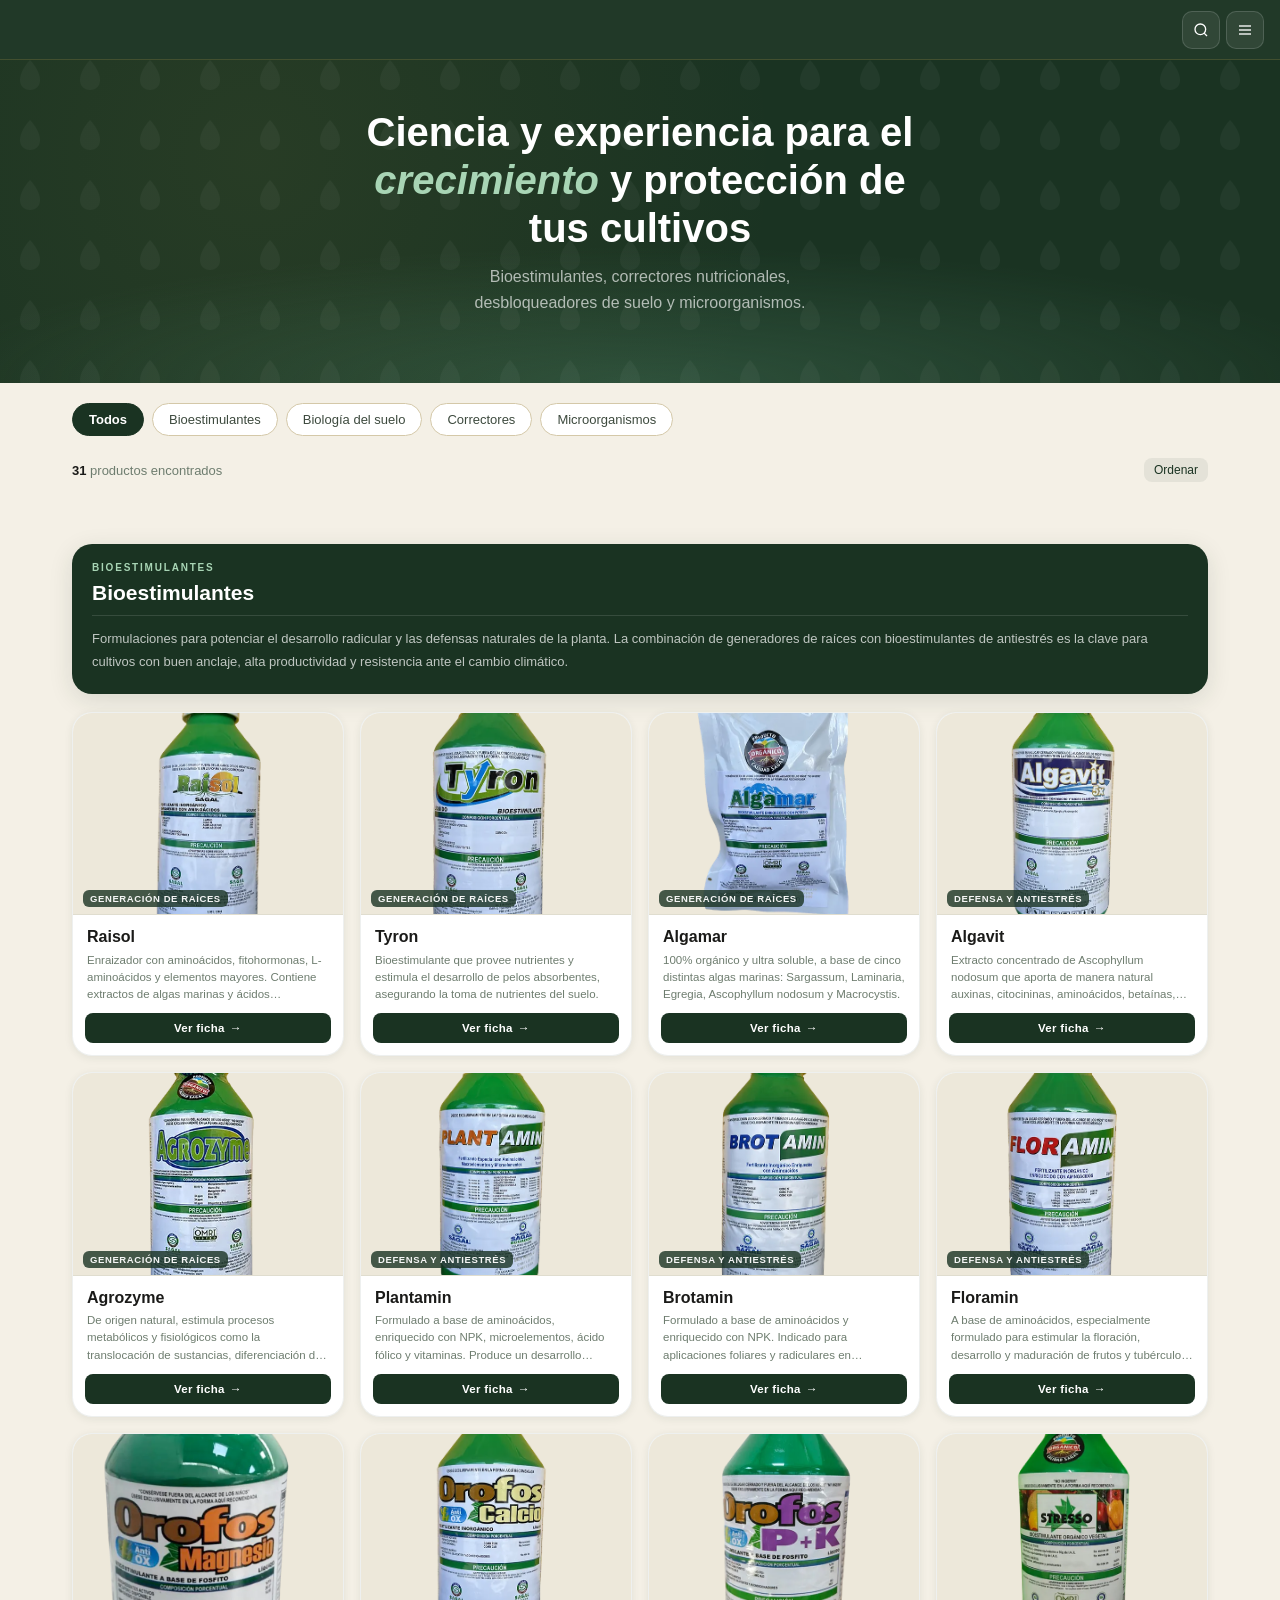
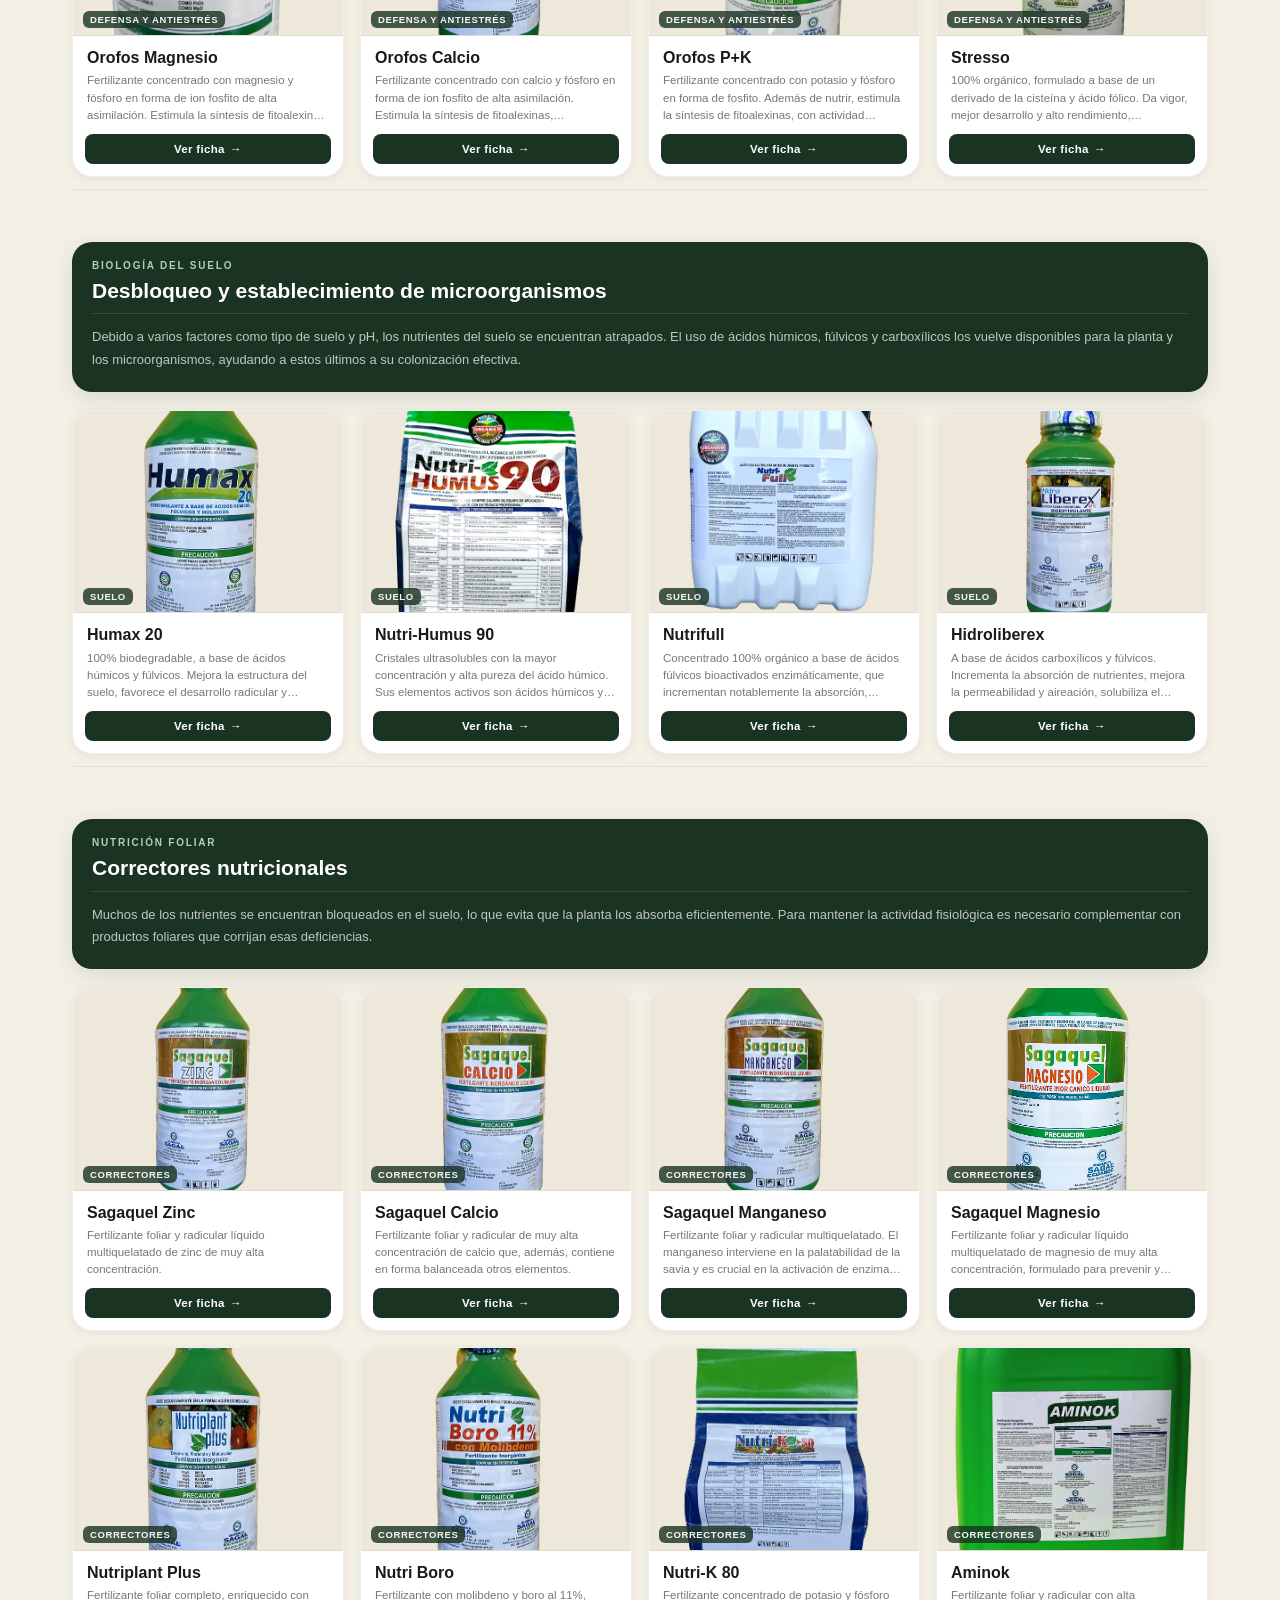
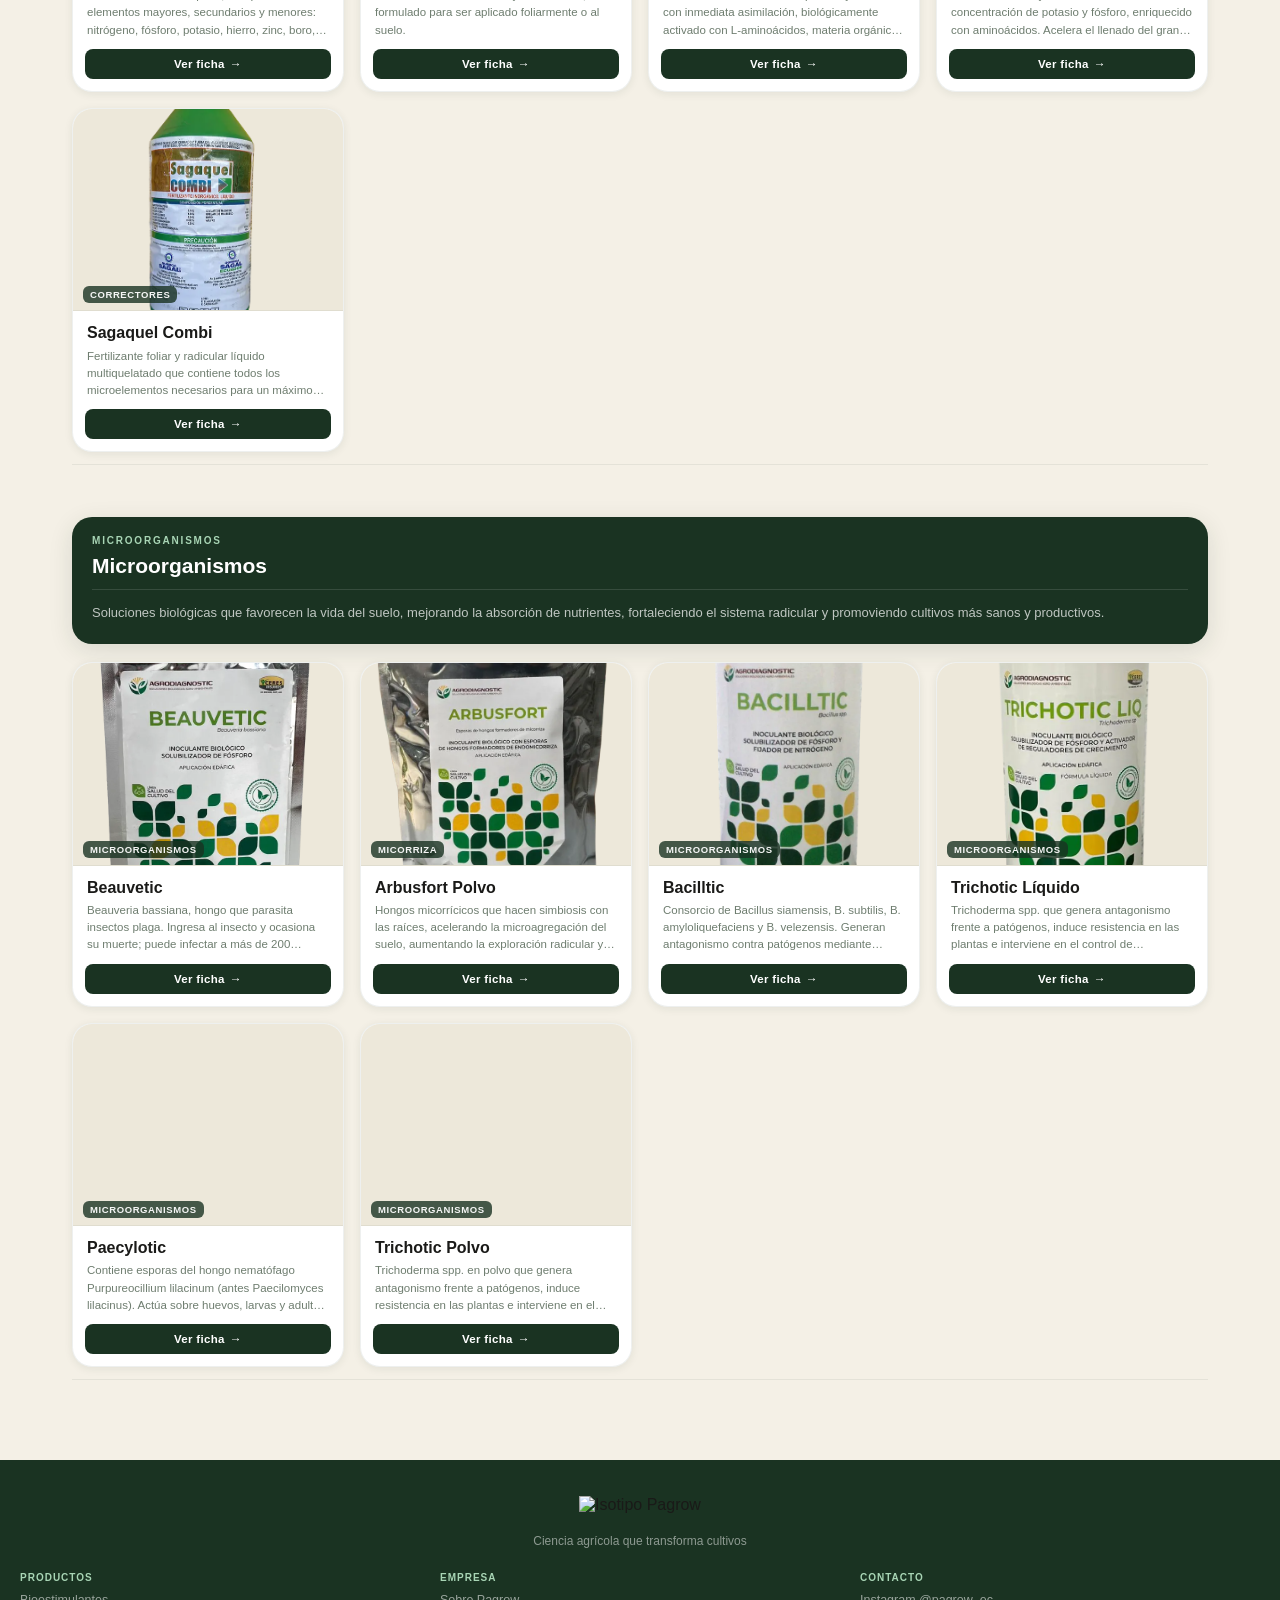
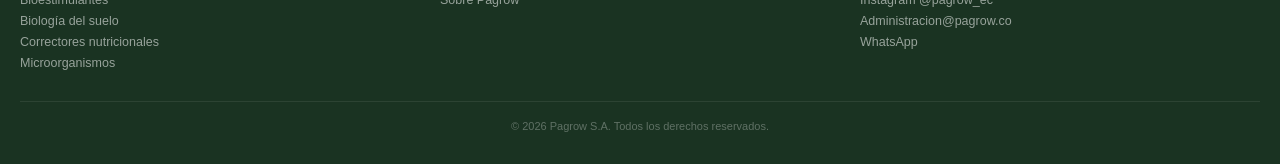
==== commit d79ad2d0: "feat catalog bar" ====
--- a/index.html
+++ b/index.html
@@ -29,7 +29,7 @@
         />
         <meta
             property="og:image"
-            content="https://pagrow.es/assets/images/logos-pagrow/png/color/ISOTIPO_BLANCO.webp"
+            content="https://pagrow.es/assets/images/logos-pagrow/png/color/ISOTIPO_BLANCO.png"
         />
         <meta property="og:url" content="https://pagrow.es/" />
         <meta property="og:locale" content="es_EC" />
@@ -46,7 +46,7 @@
         />
         <meta
             name="twitter:image"
-            content="https://pagrow.es/assets/images/logos-pagrow/png/color/ISOTIPO_BLANCO.webp"
+            content="https://pagrow.es/assets/images/logos-pagrow/png/color/ISOTIPO_BLANCO.png"
         />
 
         <!-- Security Headers (meta fallback — enforce via server headers in production) -->
@@ -86,7 +86,7 @@
                 "@type": "Organization",
                 "name": "Pagrow S.A.",
                 "url": "https://pagrow.es",
-                "logo": "https://pagrow.es/assets/images/logos-pagrow/png/color/ISOTIPO_BLANCO.webp",
+                "logo": "https://pagrow.es/assets/images/logos-pagrow/png/color/ISOTIPO_BLANCO.png",
                 "description": "Bioestimulantes, correctores nutricionales, desbloqueadores de suelo y microorganismos para potenciar cultivos en Ecuador.",
                 "areaServed": {
                     "@type": "Country",
@@ -202,6 +202,13 @@
 
         <!-- ════════ CATALOG BODY ════════ -->
         <main class="catalog-body" id="catalogBody">
+            <nav class="tab-bar" aria-label="Filtrar por categoría">
+                <button class="tab-chip active" data-cat="all">Todos</button>
+                <button class="tab-chip" data-cat="bioestimulantes">Bioestimulantes</button>
+                <button class="tab-chip" data-cat="suelo">Biología del suelo</button>
+                <button class="tab-chip" data-cat="correctores">Correctores</button>
+                <button class="tab-chip" data-cat="micro">Microorganismos</button>
+            </nav>
             <div class="results-bar">
                 <div class="results-count">
                     <strong id="resultsNum">30</strong> productos encontrados
@@ -219,7 +226,7 @@
         <footer class="footer">
             <div class="footer-logo">
                 <img
-                    src="assets/images/logos-pagrow/png/color/ISOTIPO_BLANCO.webp"
+                    src="assets/images/logos-pagrow/png/color/ISOTIPO_BLANCO.png"
                     alt="Isotipo Pagrow"
                     class="footer-logo-img"
                 />
@@ -230,24 +237,20 @@
             <div class="footer-grid">
                 <div class="footer-col">
                     <div class="footer-col-title">Productos</div>
-                    <a href="#">Bioestimulantes</a>
-                    <a href="#">Correctores</a>
-                    <a href="#">Microorganismos</a>
-                    <a href="#">Catálogo PDF</a>
+                    <a href="index.html#bioestimulantes">Bioestimulantes</a>
+                    <a href="index.html#suelo">Biología del suelo</a>
+                    <a href="index.html#correctores">Correctores nutricionales</a>
+                    <a href="index.html#micro">Microorganismos</a>
                 </div>
                 <div class="footer-col">
                     <div class="footer-col-title">Empresa</div>
-                    <a href="#">Sobre Pagrow</a>
-                    <a href="#">Investigación</a>
-                    <a href="#">Distribuidores</a>
-                    <a href="#">Blog</a>
+                    <a href="sobre-nosotros.html">Sobre Pagrow</a>
                 </div>
                 <div class="footer-col">
                     <div class="footer-col-title">Contacto</div>
-                    <a href="#">pagrow_ec</a>
-                    <a href="#">+593 99 000 0000</a>
-                    <a href="#">Ecuador</a>
-                    <a href="#">WhatsApp</a>
+                    <a href="https://www.instagram.com/pagrow_ec/" target="_blank" rel="noopener noreferrer">Instagram @pagrow_ec</a>
+                    <a href="mailto:Administracion@pagrow.co">Administracion@pagrow.co</a>
+                    <a href="https://wa.me/593999406826?text=Hola%2C%20me%20gustar%C3%ADa%20obtener%20m%C3%A1s%20informaci%C3%B3n%20sobre%20los%20productos%20Pagrow." target="_blank" rel="noopener noreferrer">WhatsApp</a>
                 </div>
             </div>
             <div class="footer-bottom">
--- a/assets/css/styles.css
+++ b/assets/css/styles.css
@@ -207,6 +207,40 @@
     padding: 0 16px 40px;
 }
 
+.tab-bar {
+    display: flex;
+    gap: 8px;
+    overflow-x: auto;
+    padding: 20px 0 8px;
+    scrollbar-width: none;
+    -ms-overflow-style: none;
+}
+.tab-bar::-webkit-scrollbar {
+    display: none;
+}
+.tab-chip {
+    flex-shrink: 0;
+    background: var(--white);
+    border: 1.5px solid var(--sand);
+    border-radius: 100px;
+    padding: 8px 16px;
+    font-size: 13px;
+    color: var(--text-mid);
+    cursor: pointer;
+    transition: all 0.15s;
+    white-space: nowrap;
+}
+.tab-chip:hover {
+    border-color: var(--sage);
+    color: var(--forest);
+}
+.tab-chip.active {
+    background: var(--forest);
+    border-color: var(--forest);
+    color: var(--white);
+    font-weight: 600;
+}
+
 .results-bar {
     display: flex;
     align-items: center;
@@ -952,11 +986,6 @@
     border-radius: 20px;
     line-height: 1.4;
 }
-.mchip--app {
-    background: var(--parchment);
-    color: var(--text-mid);
-    border: 1px solid var(--sand);
-}
 .cat-bio-mchip {
     background: #d4eddb;
     color: #1d5732;
@@ -1120,3 +1149,78 @@
 .modal-actions {
     margin: 20px 16px 0;
 }
+
+/* ══════════════════ ABOUT PAGE ══════════════════ */
+.about-section {
+    padding: 48px 20px;
+    max-width: 720px;
+    margin: 0 auto;
+}
+
+.about-section-label {
+    font-size: 11px;
+    font-weight: 700;
+    letter-spacing: 0.12em;
+    text-transform: uppercase;
+    color: var(--sage);
+    margin-bottom: 12px;
+}
+
+.about-mission-text {
+    font-size: 17px;
+    line-height: 1.75;
+    color: var(--text-mid);
+    border-left: 3px solid var(--gold);
+    padding-left: 20px;
+    margin-top: 0;
+}
+
+.about-products-grid {
+    display: grid;
+    grid-template-columns: 1fr 1fr;
+    gap: 16px;
+    margin-top: 8px;
+}
+
+@media (max-width: 480px) {
+    .about-products-grid {
+        grid-template-columns: 1fr;
+    }
+}
+
+.about-product-card {
+    background: var(--white);
+    border: 1px solid var(--parchment);
+    border-radius: var(--radius-md);
+    padding: 20px;
+    box-shadow: var(--shadow-sm);
+}
+
+.about-product-card-title {
+    font-size: 14px;
+    font-weight: 700;
+    color: var(--forest);
+    margin-bottom: 6px;
+}
+
+.about-product-card-desc {
+    font-size: 13px;
+    line-height: 1.6;
+    color: var(--text-light);
+}
+
+.about-divider {
+    border: none;
+    border-top: 1px solid var(--parchment);
+    margin: 0 20px;
+}
+
+.about-cta {
+    padding: 48px 20px 64px;
+    text-align: center;
+}
+
+.about-cta .btn-download {
+    display: inline-flex;
+    text-decoration: none;
+}
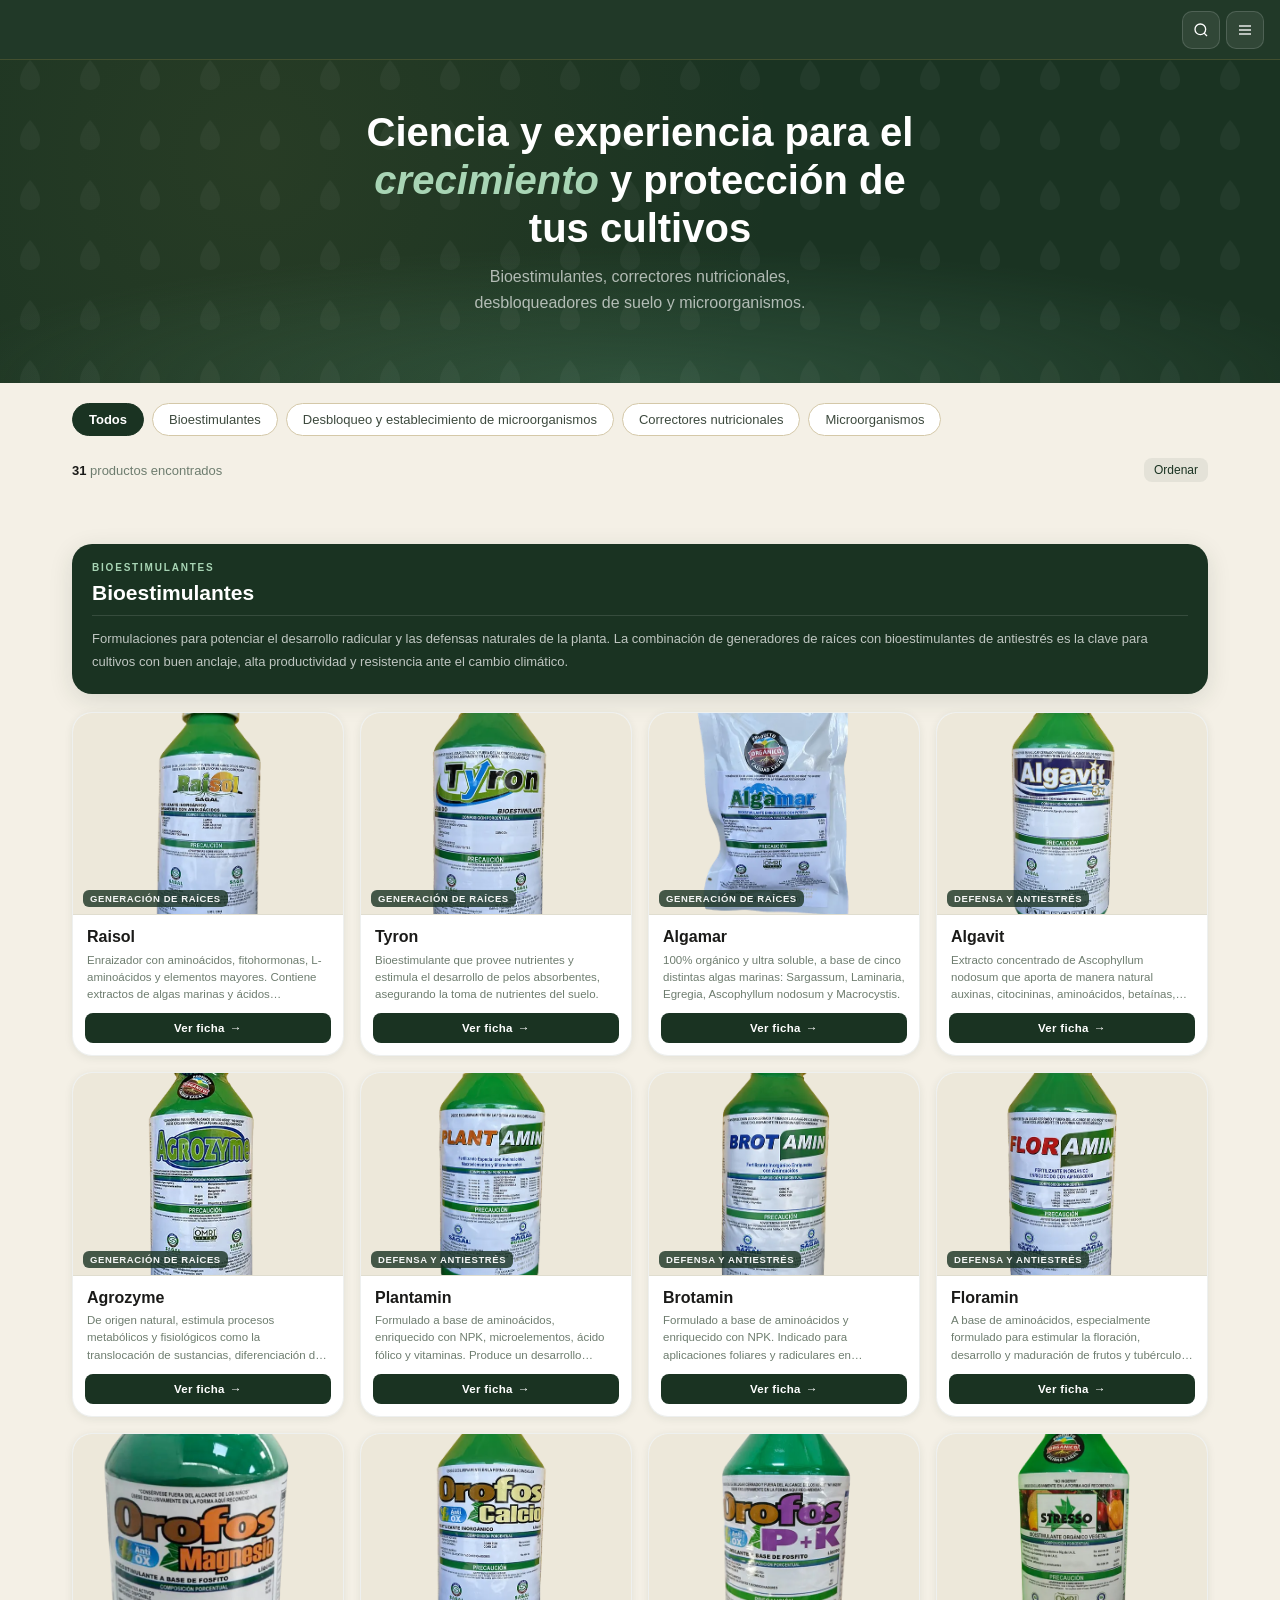
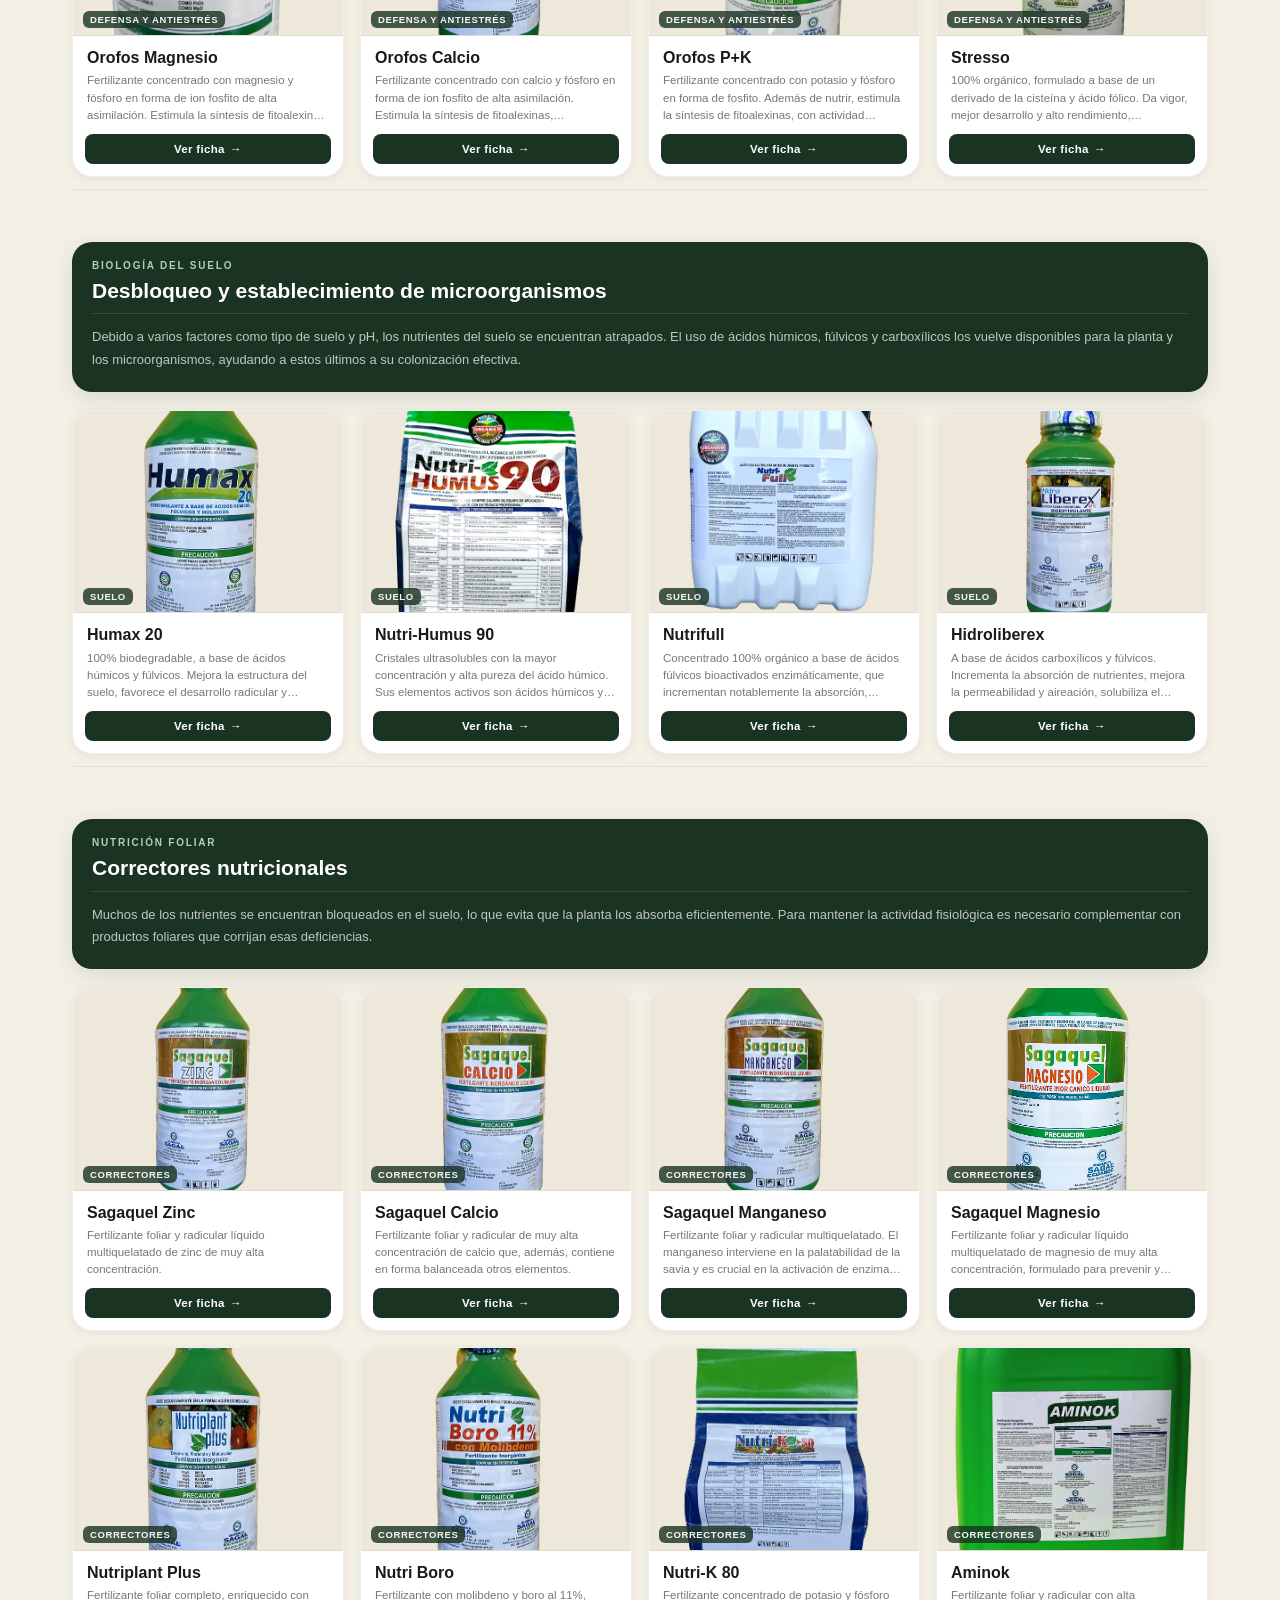
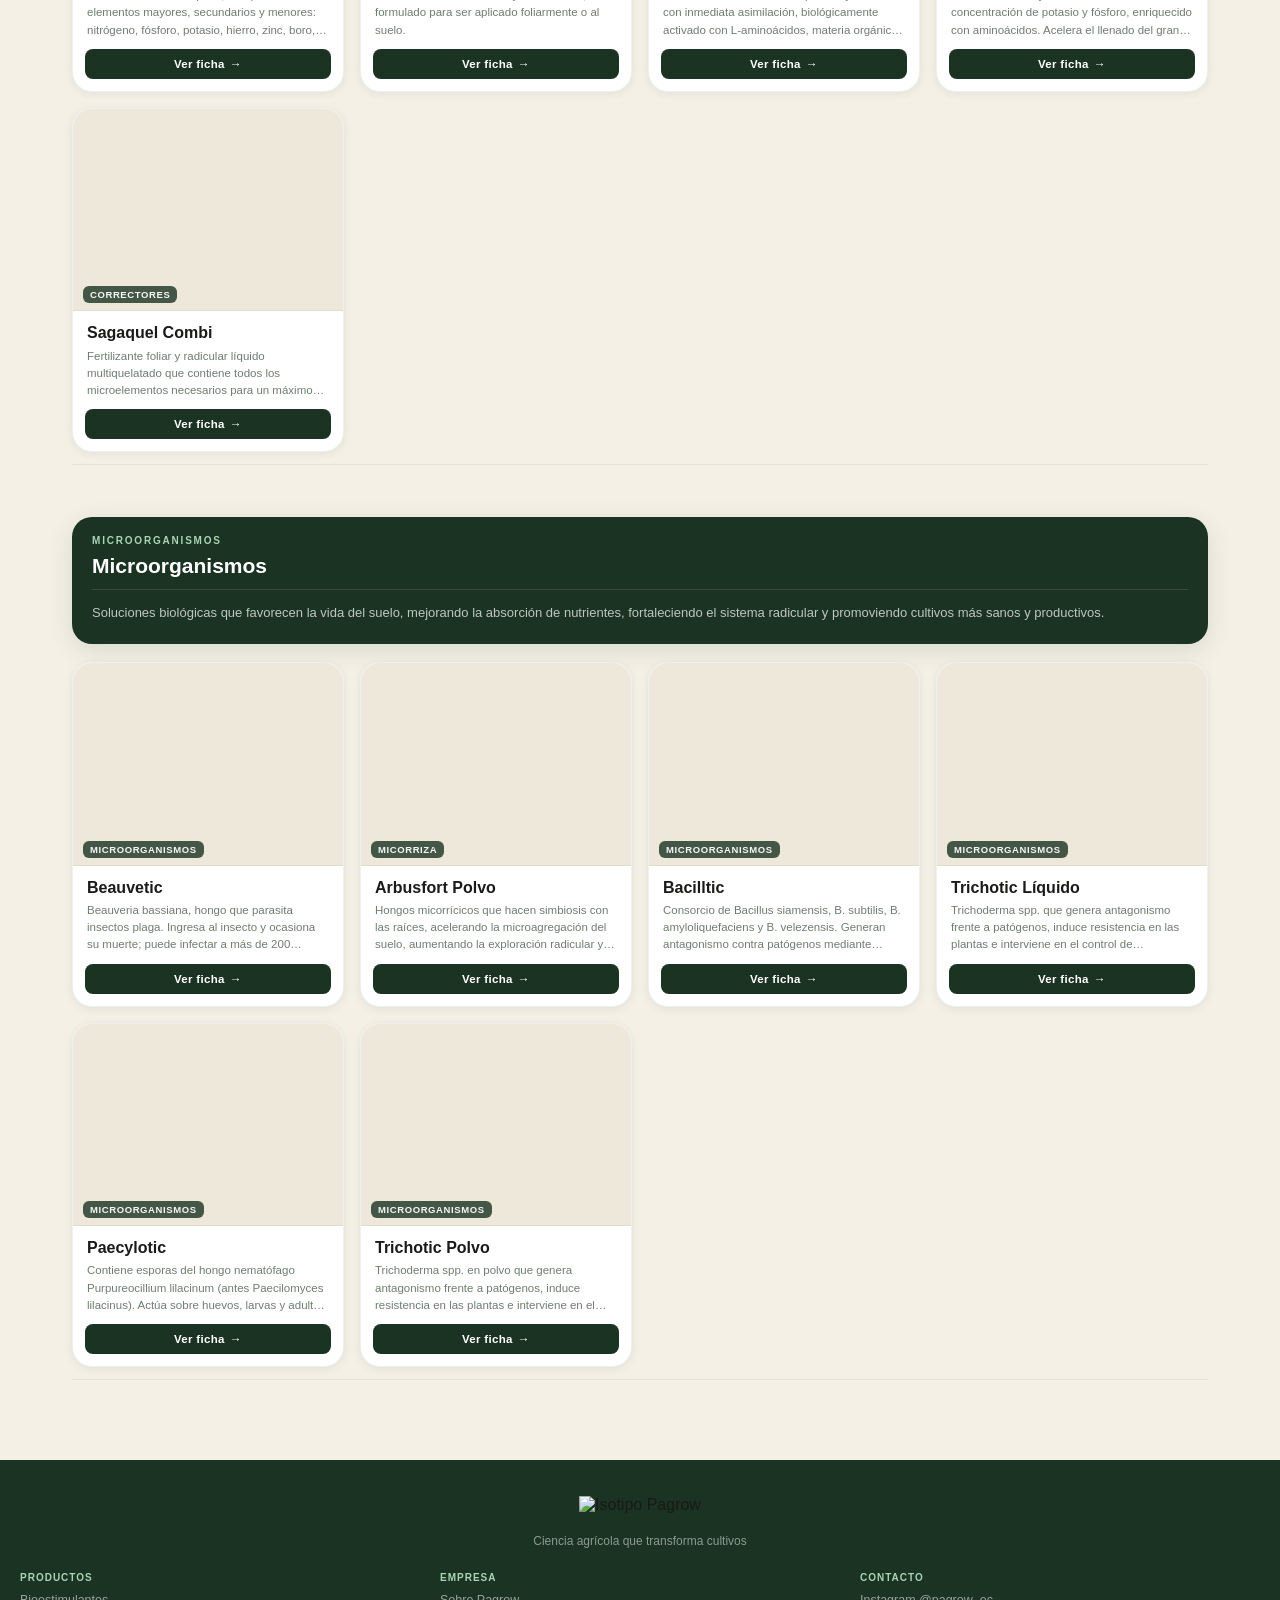
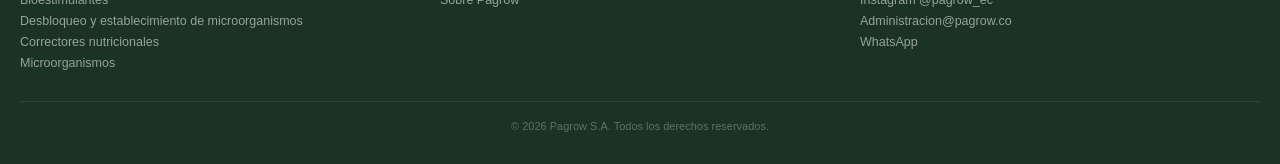
==== commit 27a3c434: "nommbre catalogo" ====
--- a/index.html
+++ b/index.html
@@ -204,10 +204,18 @@
         <main class="catalog-body" id="catalogBody">
             <nav class="tab-bar" aria-label="Filtrar por categoría">
                 <button class="tab-chip active" data-cat="all">Todos</button>
-                <button class="tab-chip" data-cat="bioestimulantes">Bioestimulantes</button>
-                <button class="tab-chip" data-cat="suelo">Biología del suelo</button>
-                <button class="tab-chip" data-cat="correctores">Correctores</button>
-                <button class="tab-chip" data-cat="micro">Microorganismos</button>
+                <button class="tab-chip" data-cat="bioestimulantes">
+                    Bioestimulantes
+                </button>
+                <button class="tab-chip" data-cat="suelo">
+                    Desbloqueo y establecimiento de microorganismos
+                </button>
+                <button class="tab-chip" data-cat="correctores">
+                    Correctores nutricionales
+                </button>
+                <button class="tab-chip" data-cat="micro">
+                    Microorganismos
+                </button>
             </nav>
             <div class="results-bar">
                 <div class="results-count">
@@ -238,8 +246,12 @@
                 <div class="footer-col">
                     <div class="footer-col-title">Productos</div>
                     <a href="index.html#bioestimulantes">Bioestimulantes</a>
-                    <a href="index.html#suelo">Biología del suelo</a>
-                    <a href="index.html#correctores">Correctores nutricionales</a>
+                    <a href="index.html#suelo"
+                        >Desbloqueo y establecimiento de microorganismos</a
+                    >
+                    <a href="index.html#correctores"
+                        >Correctores nutricionales</a
+                    >
                     <a href="index.html#micro">Microorganismos</a>
                 </div>
                 <div class="footer-col">
@@ -248,9 +260,21 @@
                 </div>
                 <div class="footer-col">
                     <div class="footer-col-title">Contacto</div>
-                    <a href="https://www.instagram.com/pagrow_ec/" target="_blank" rel="noopener noreferrer">Instagram @pagrow_ec</a>
-                    <a href="mailto:Administracion@pagrow.co">Administracion@pagrow.co</a>
-                    <a href="https://wa.me/593999406826?text=Hola%2C%20me%20gustar%C3%ADa%20obtener%20m%C3%A1s%20informaci%C3%B3n%20sobre%20los%20productos%20Pagrow." target="_blank" rel="noopener noreferrer">WhatsApp</a>
+                    <a
+                        href="https://www.instagram.com/pagrow_ec/"
+                        target="_blank"
+                        rel="noopener noreferrer"
+                        >Instagram @pagrow_ec</a
+                    >
+                    <a href="mailto:Administracion@pagrow.co"
+                        >Administracion@pagrow.co</a
+                    >
+                    <a
+                        href="https://wa.me/593999406826?text=Hola%2C%20me%20gustar%C3%ADa%20obtener%20m%C3%A1s%20informaci%C3%B3n%20sobre%20los%20productos%20Pagrow."
+                        target="_blank"
+                        rel="noopener noreferrer"
+                        >WhatsApp</a
+                    >
                 </div>
             </div>
             <div class="footer-bottom">
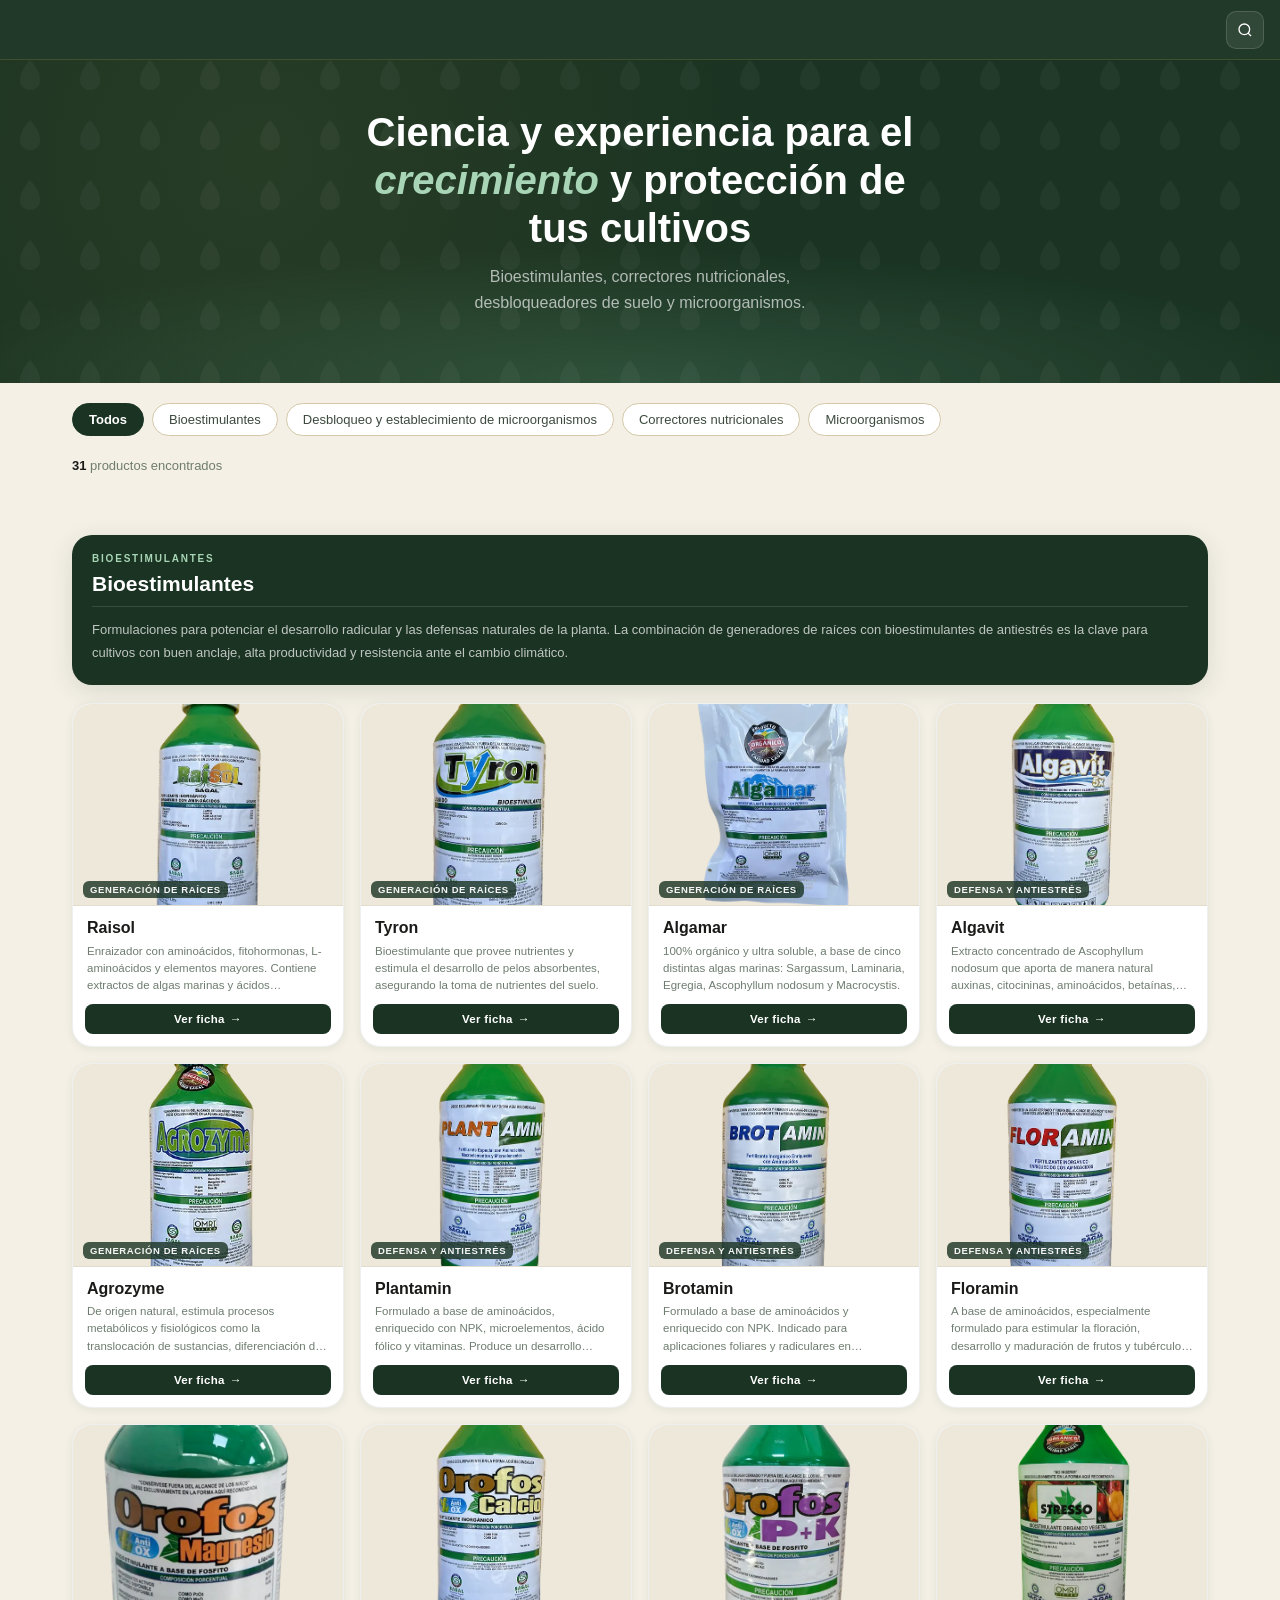
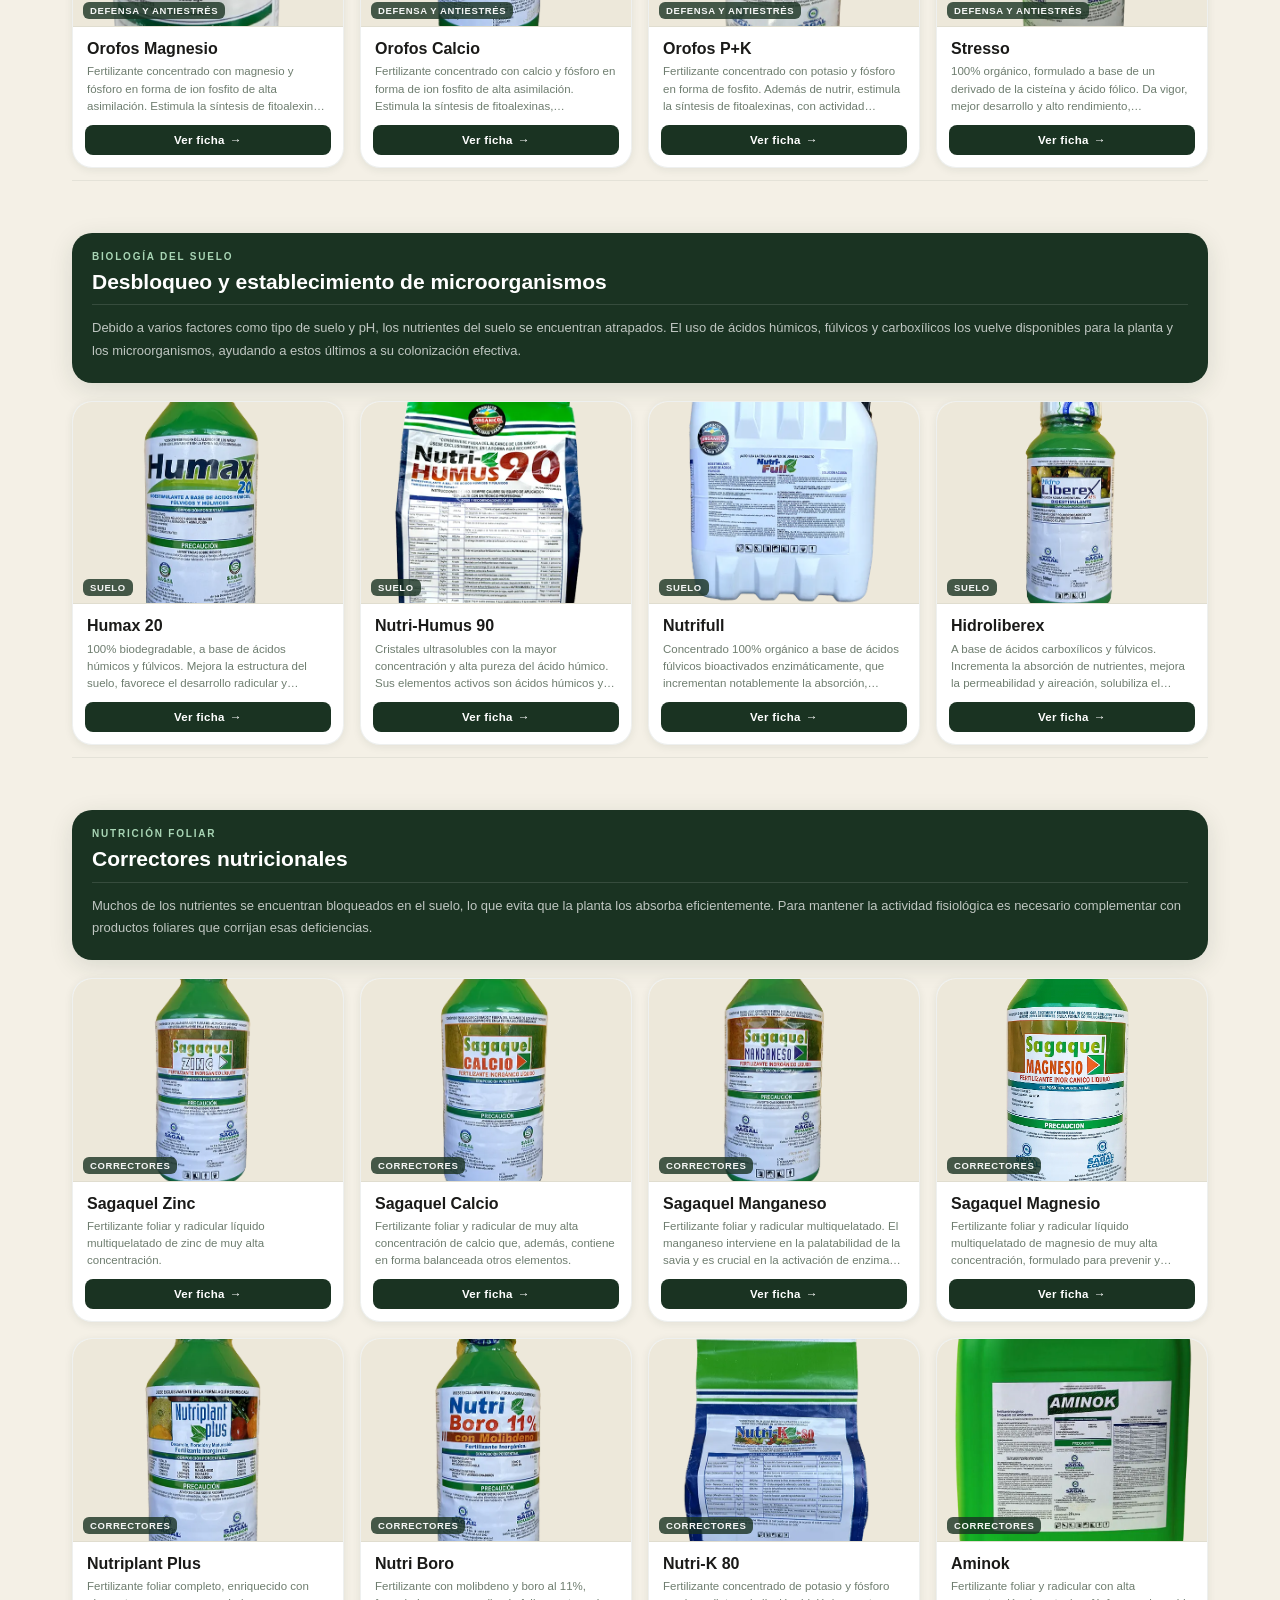
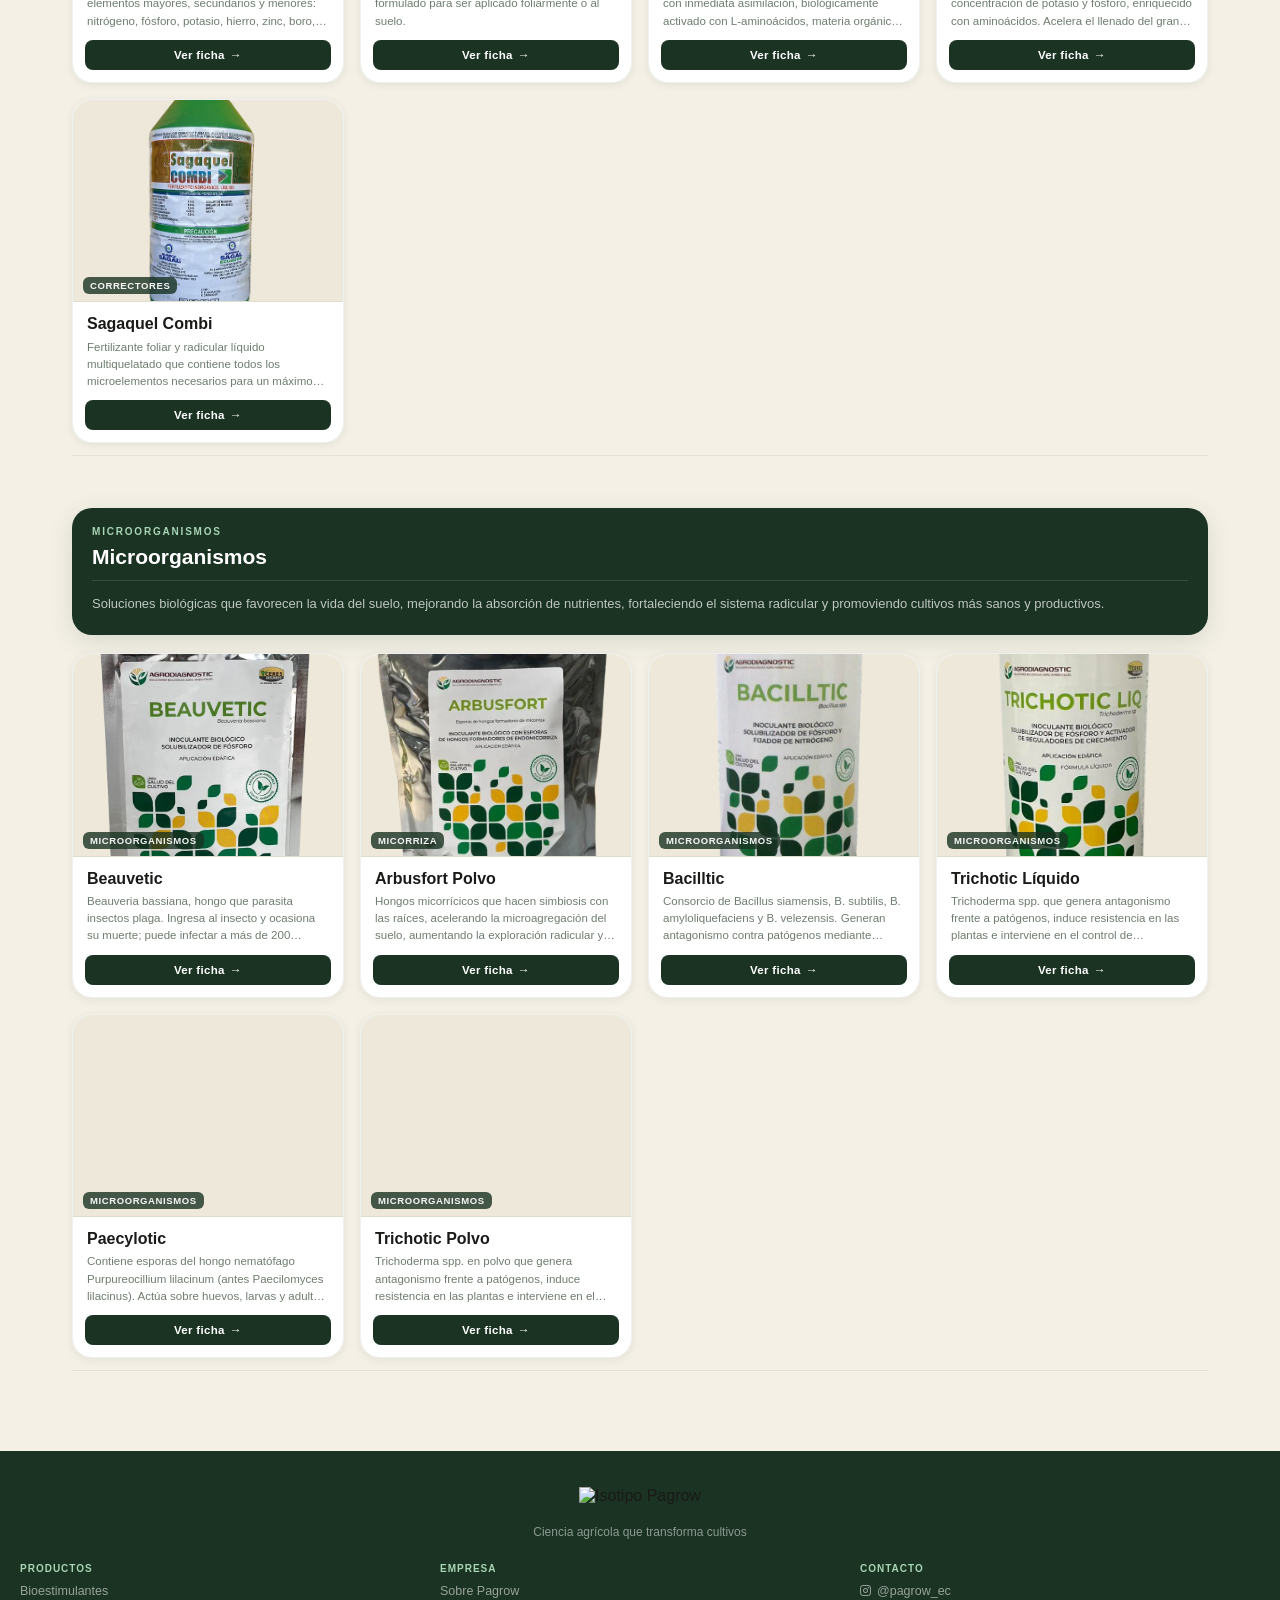
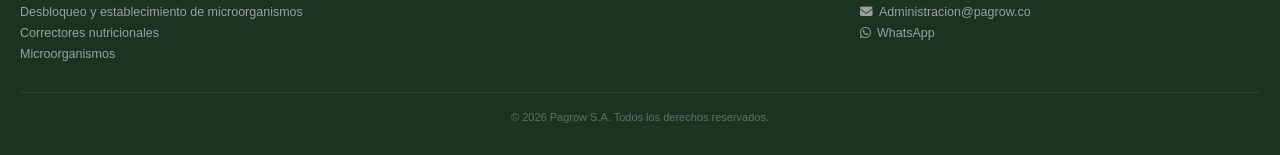
==== commit 578ac143: "icons" ====
--- a/index.html
+++ b/index.html
@@ -52,7 +52,7 @@
         <!-- Security Headers (meta fallback — enforce via server headers in production) -->
         <meta
             http-equiv="Content-Security-Policy"
-            content="default-src 'self'; script-src 'self'; style-src 'self'; img-src 'self' data: https:; font-src 'self'; connect-src 'self'; object-src 'none'; base-uri 'self'; form-action 'self'; frame-ancestors 'none';"
+            content="default-src 'self'; script-src 'self'; style-src 'self' https://cdnjs.cloudflare.com; img-src 'self' data: https:; font-src 'self' https://cdnjs.cloudflare.com; connect-src 'self'; object-src 'none'; base-uri 'self'; form-action 'self'; frame-ancestors 'none';"
         />
         <meta http-equiv="X-Content-Type-Options" content="nosniff" />
         <meta
@@ -104,6 +104,7 @@
         </script>
 
         <link rel="stylesheet" href="assets/css/styles.css" />
+        <link rel="stylesheet" href="https://cdnjs.cloudflare.com/ajax/libs/font-awesome/6.5.0/css/all.min.css" />
     </head>
     <body>
         <!-- ════════ HEADER ════════ -->
@@ -136,26 +137,6 @@
                         <path d="m21 21-4.35-4.35" />
                     </svg>
                 </button>
-                <button
-                    class="icon-btn"
-                    title="Menú"
-                    aria-label="Abrir menú de navegación"
-                >
-                    <svg
-                        width="16"
-                        height="16"
-                        viewBox="0 0 24 24"
-                        fill="none"
-                        stroke="currentColor"
-                        stroke-width="2"
-                        aria-hidden="true"
-                        focusable="false"
-                    >
-                        <line x1="3" y1="6" x2="21" y2="6" />
-                        <line x1="3" y1="12" x2="21" y2="12" />
-                        <line x1="3" y1="18" x2="21" y2="18" />
-                    </svg>
-                </button>
             </div>
         </header>
 
@@ -221,7 +202,6 @@
                 <div class="results-count">
                     <strong id="resultsNum">30</strong> productos encontrados
                 </div>
-                <button class="sort-btn">Ordenar</button>
             </div>
             <div id="categorySections"></div>
             <div class="empty-state" id="emptyState">
@@ -264,16 +244,16 @@
                         href="https://www.instagram.com/pagrow_ec/"
                         target="_blank"
                         rel="noopener noreferrer"
-                        >Instagram @pagrow_ec</a
+                        ><i class="fa-brands fa-instagram"></i> @pagrow_ec</a
                     >
                     <a href="mailto:Administracion@pagrow.co"
-                        >Administracion@pagrow.co</a
+                        ><i class="fa-solid fa-envelope"></i> Administracion@pagrow.co</a
                     >
                     <a
                         href="https://wa.me/593999406826?text=Hola%2C%20me%20gustar%C3%ADa%20obtener%20m%C3%A1s%20informaci%C3%B3n%20sobre%20los%20productos%20Pagrow."
                         target="_blank"
                         rel="noopener noreferrer"
-                        >WhatsApp</a
+                        ><i class="fa-brands fa-whatsapp"></i> WhatsApp</a
                     >
                 </div>
             </div>
--- a/assets/css/styles.css
+++ b/assets/css/styles.css
@@ -255,19 +255,6 @@
     color: var(--text-dark);
     font-weight: 600;
 }
-.sort-btn {
-    display: flex;
-    align-items: center;
-    gap: 5px;
-    font-size: 12px;
-    font-weight: 500;
-    color: var(--forest);
-    background: rgba(26, 51, 34, 0.07);
-    border: none;
-    cursor: pointer;
-    padding: 5px 10px;
-    border-radius: var(--radius-sm);
-}
 
 /* ══════════════════ CATEGORY BANNER ══════════════════ */
 .cat-banner {
@@ -812,7 +799,9 @@
     margin-bottom: 10px;
 }
 .footer-col a {
-    display: block;
+    display: flex;
+    align-items: center;
+    gap: 6px;
     font-size: 12.5px;
     color: rgba(255, 255, 255, 0.55);
     text-decoration: none;
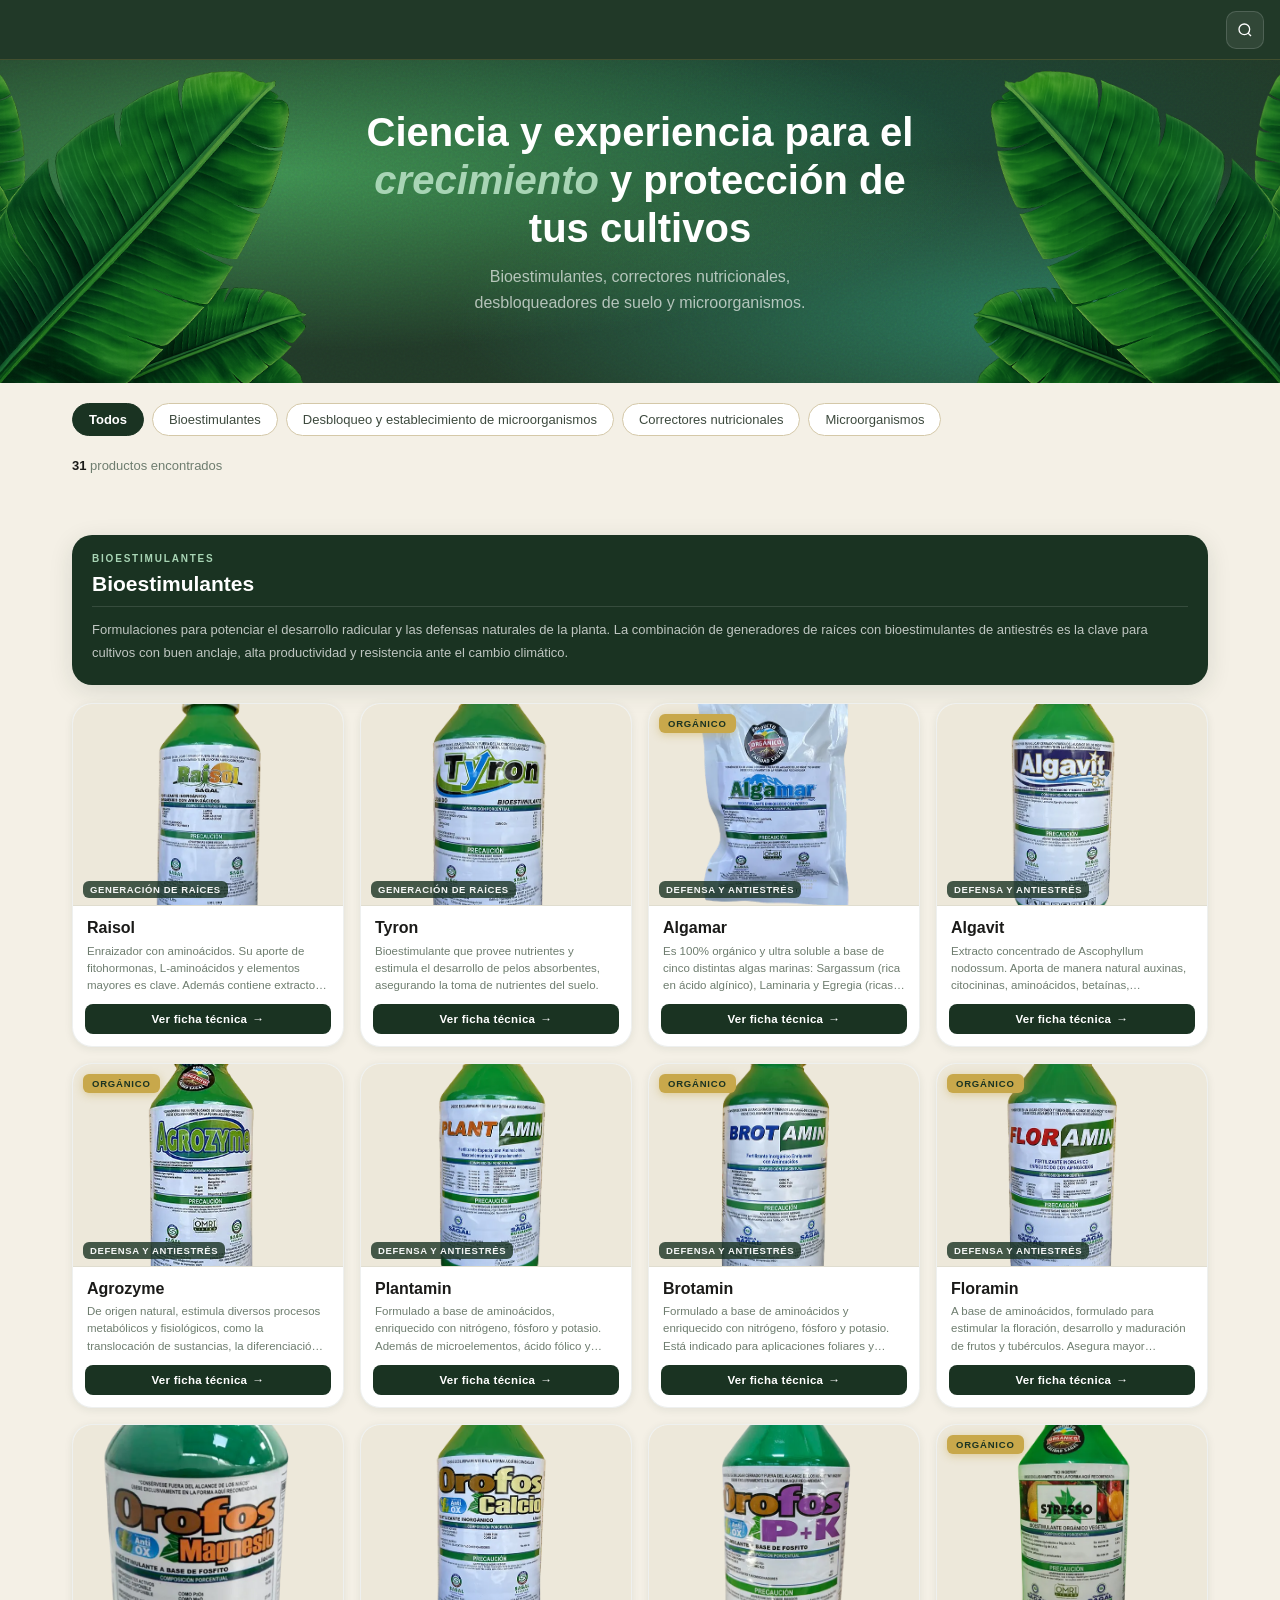
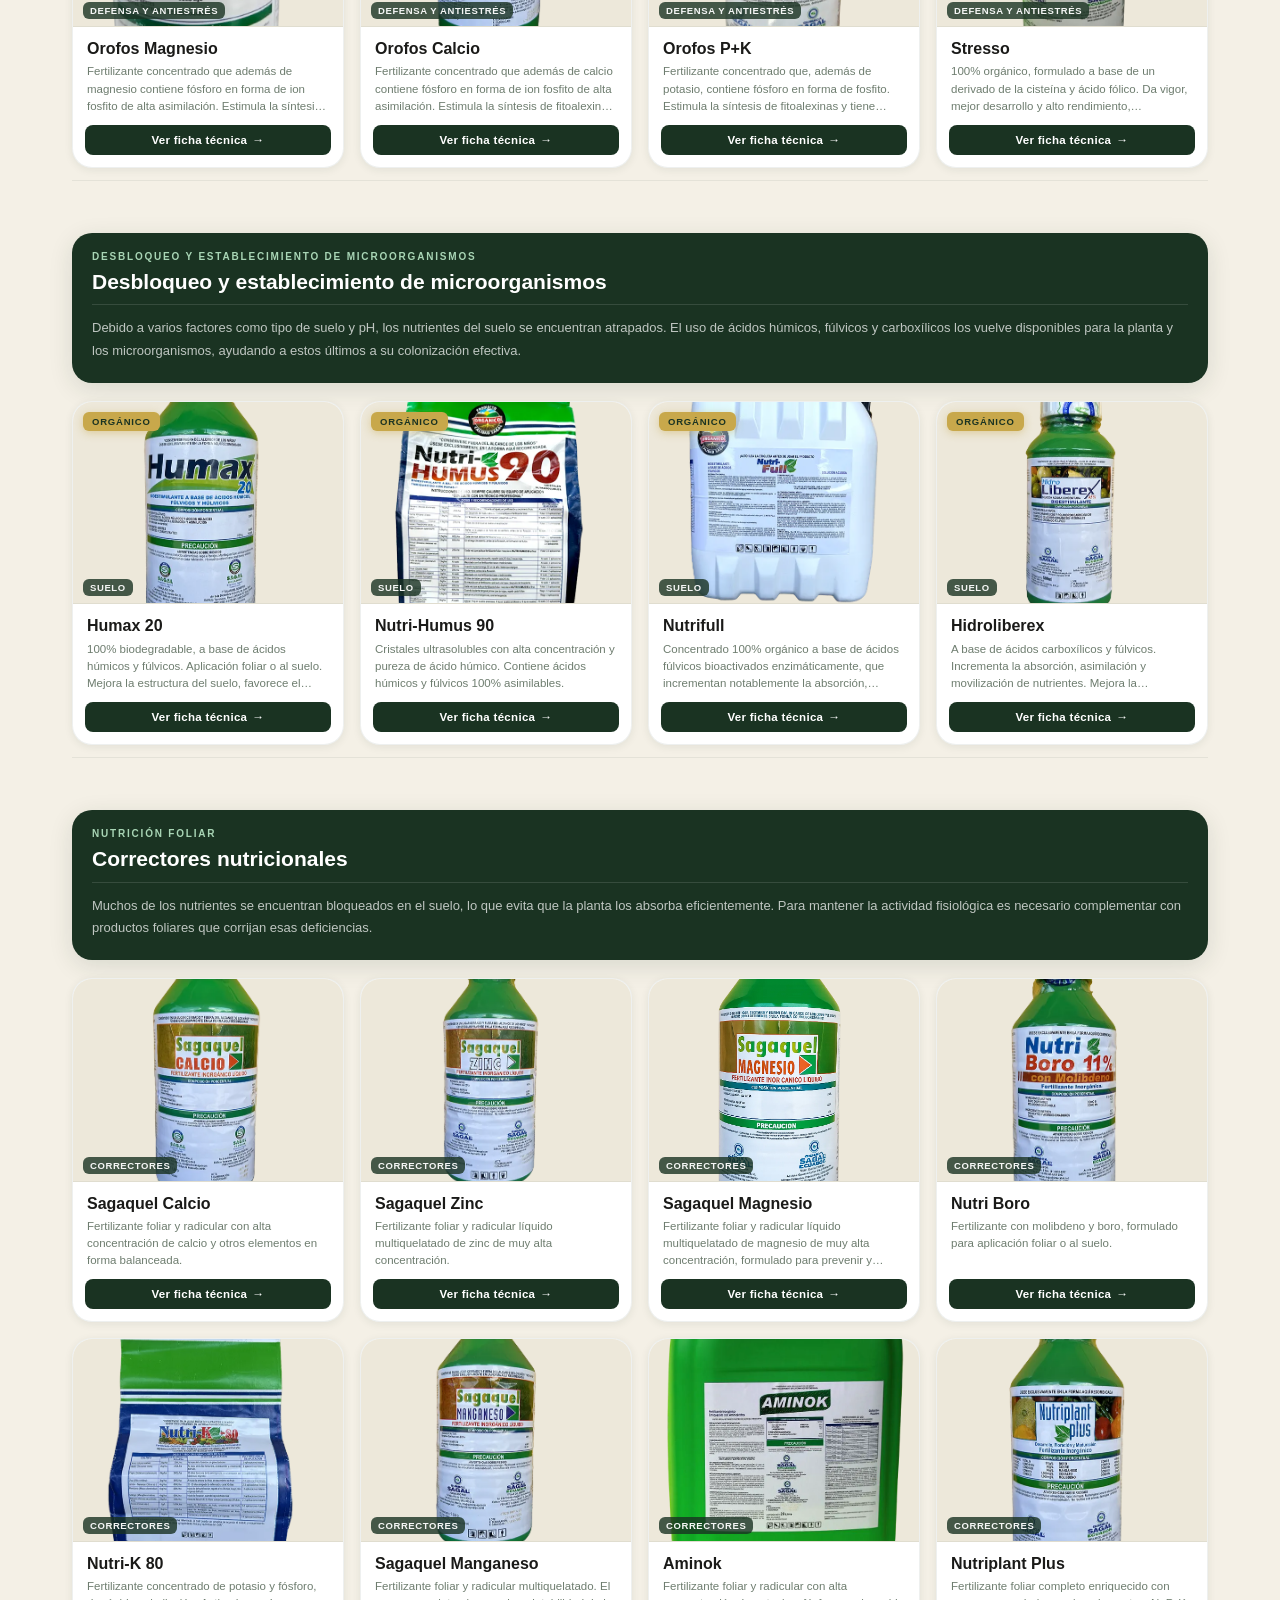
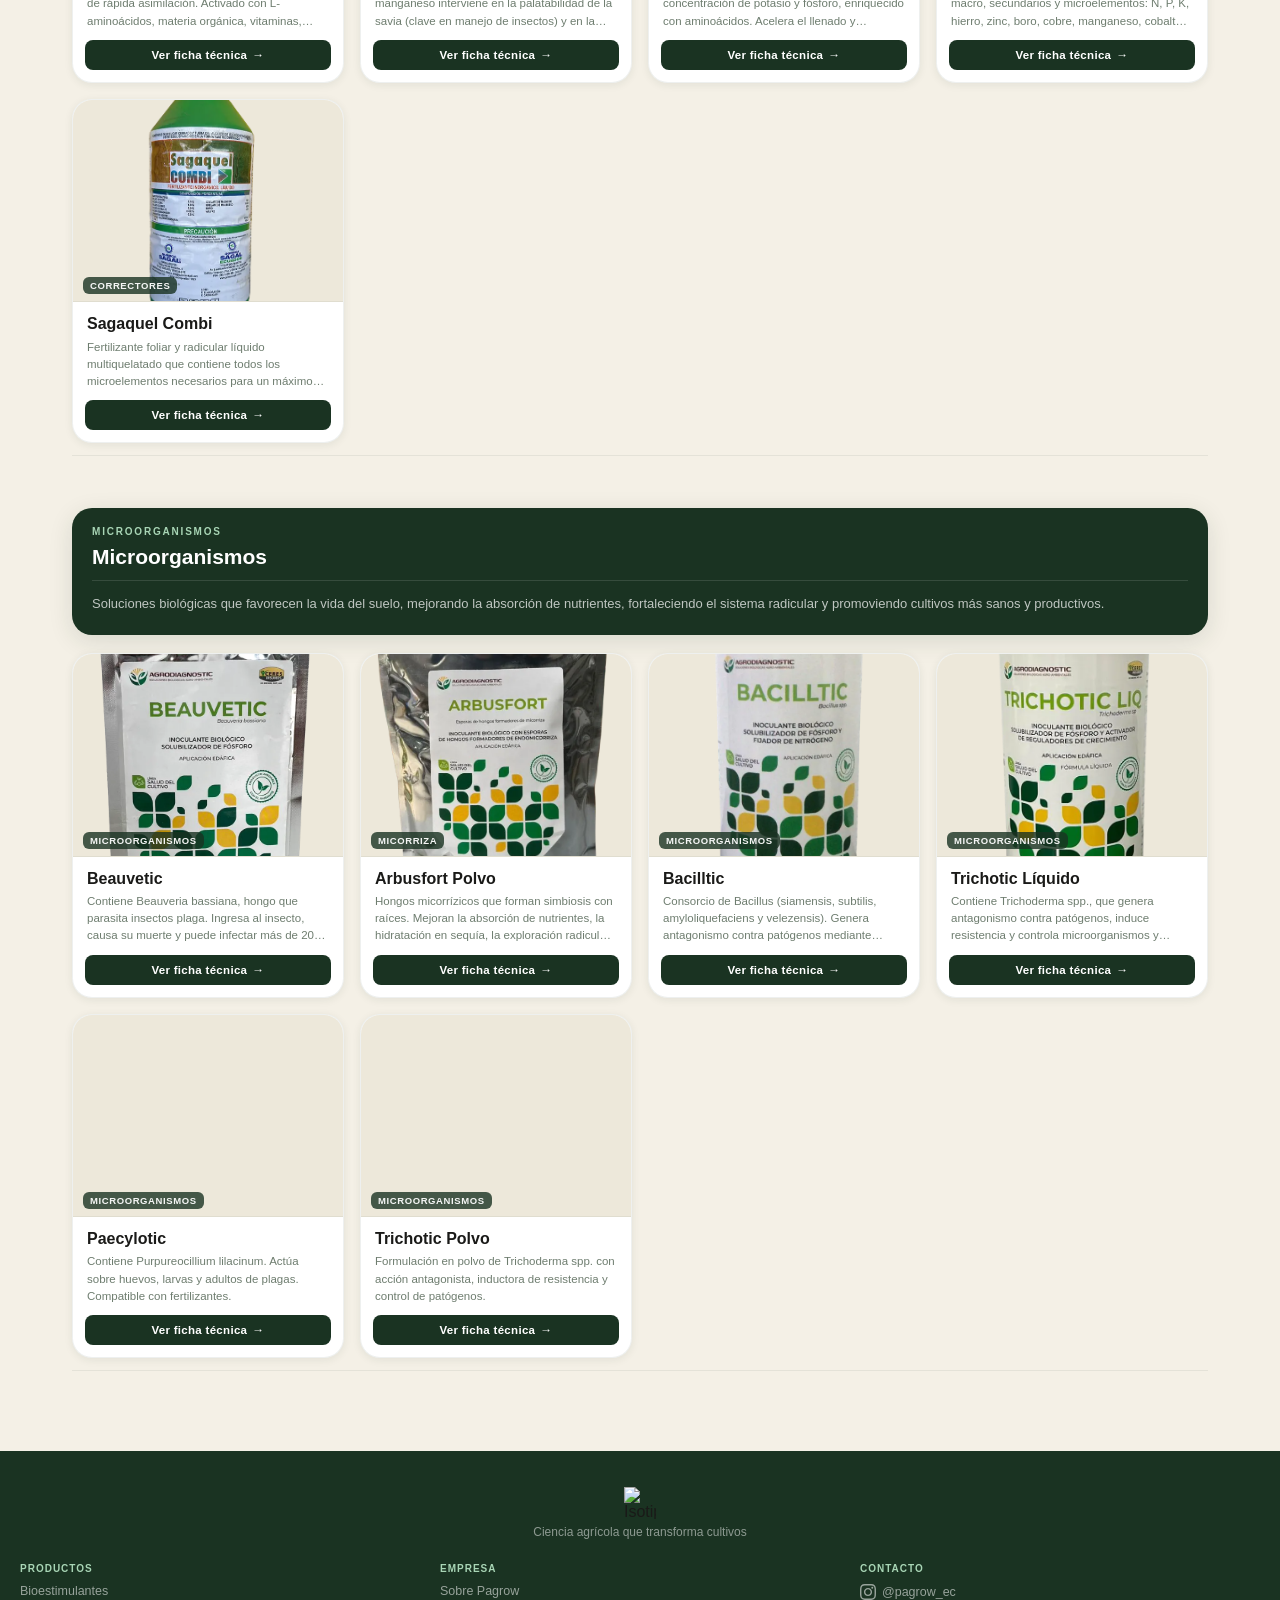
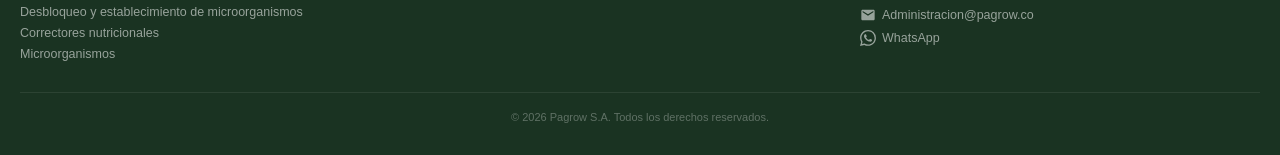
==== commit 3eab0c83: "hero image ajuste" ====
--- a/index.html
+++ b/index.html
@@ -52,7 +52,7 @@
         <!-- Security Headers (meta fallback — enforce via server headers in production) -->
         <meta
             http-equiv="Content-Security-Policy"
-            content="default-src 'self'; script-src 'self'; style-src 'self' https://cdnjs.cloudflare.com; img-src 'self' data: https:; font-src 'self' https://cdnjs.cloudflare.com; connect-src 'self'; object-src 'none'; base-uri 'self'; form-action 'self'; frame-ancestors 'none';"
+            content="default-src 'self'; script-src 'self'; style-src 'self'; img-src 'self' data: https:; font-src 'self'; connect-src 'self'; object-src 'none'; base-uri 'self'; form-action 'self'; frame-ancestors 'none';"
         />
         <meta http-equiv="X-Content-Type-Options" content="nosniff" />
         <meta
@@ -104,7 +104,6 @@
         </script>
 
         <link rel="stylesheet" href="assets/css/styles.css" />
-        <link rel="stylesheet" href="https://cdnjs.cloudflare.com/ajax/libs/font-awesome/6.5.0/css/all.min.css" />
     </head>
     <body>
         <!-- ════════ HEADER ════════ -->
@@ -114,6 +113,8 @@
                     src="assets/images/logos-pagrow/png/blanco-y-negro/HORIZONTAL_CLARO.png"
                     alt="Pagrow"
                     class="logo-img"
+                    width="4501"
+                    height="4501"
                 />
             </a>
             <div class="header-actions">
@@ -168,7 +169,8 @@
 
         <!-- ════════ HERO ════════ -->
         <section class="hero">
-            <div class="hero-pattern"></div>
+            <img src="assets/images/decoracion-fichas/vibrant_banana.png" alt="" class="hero-leaf hero-leaf--left" aria-hidden="true">
+            <img src="assets/images/decoracion-fichas/vibrant_banana.png" alt="" class="hero-leaf hero-leaf--right" aria-hidden="true">
             <div class="hero-content">
                 <h1>
                     Ciencia y experiencia para el <em>crecimiento</em> y
@@ -217,6 +219,8 @@
                     src="assets/images/logos-pagrow/png/color/ISOTIPO_BLANCO.png"
                     alt="Isotipo Pagrow"
                     class="footer-logo-img"
+                    width="4500"
+                    height="4500"
                 />
             </div>
             <div class="footer-tagline">
@@ -244,16 +248,16 @@
                         href="https://www.instagram.com/pagrow_ec/"
                         target="_blank"
                         rel="noopener noreferrer"
-                        ><i class="fa-brands fa-instagram"></i> @pagrow_ec</a
+                        ><svg xmlns="http://www.w3.org/2000/svg" width="16" height="16" viewBox="0 0 24 24" fill="currentColor" aria-hidden="true" style="vertical-align:-2px"><path d="M12 2.163c3.204 0 3.584.012 4.85.07 3.252.148 4.771 1.691 4.919 4.919.058 1.265.069 1.645.069 4.849 0 3.205-.012 3.584-.069 4.849-.149 3.225-1.664 4.771-4.919 4.919-1.266.058-1.644.07-4.85.07-3.204 0-3.584-.012-4.849-.07-3.26-.149-4.771-1.699-4.919-4.92-.058-1.265-.07-1.644-.07-4.849 0-3.204.013-3.583.07-4.849.149-3.227 1.664-4.771 4.919-4.919 1.266-.057 1.645-.069 4.849-.069zm0-2.163c-3.259 0-3.667.014-4.947.072-4.358.2-6.78 2.618-6.98 6.98-.059 1.281-.073 1.689-.073 4.948 0 3.259.014 3.668.072 4.948.2 4.358 2.618 6.78 6.98 6.98 1.281.058 1.689.072 4.948.072 3.259 0 3.668-.014 4.948-.072 4.354-.2 6.782-2.618 6.979-6.98.059-1.28.073-1.689.073-4.948 0-3.259-.014-3.667-.072-4.947-.196-4.354-2.617-6.78-6.979-6.98-1.281-.059-1.69-.073-4.949-.073zm0 5.838c-3.403 0-6.162 2.759-6.162 6.162s2.759 6.163 6.162 6.163 6.162-2.759 6.162-6.163c0-3.403-2.759-6.162-6.162-6.162zm0 10.162c-2.209 0-4-1.79-4-4 0-2.209 1.791-4 4-4s4 1.791 4 4c0 2.21-1.791 4-4 4zm6.406-11.845c-.796 0-1.441.645-1.441 1.44s.645 1.44 1.441 1.44c.795 0 1.439-.645 1.439-1.44s-.644-1.44-1.439-1.44z"/></svg> @pagrow_ec</a
                     >
                     <a href="mailto:Administracion@pagrow.co"
-                        ><i class="fa-solid fa-envelope"></i> Administracion@pagrow.co</a
+                        ><svg xmlns="http://www.w3.org/2000/svg" width="16" height="16" viewBox="0 0 24 24" fill="currentColor" aria-hidden="true" style="vertical-align:-2px"><path d="M20 4H4c-1.1 0-2 .9-2 2v12c0 1.1.9 2 2 2h16c1.1 0 2-.9 2-2V6c0-1.1-.9-2-2-2zm0 4l-8 5-8-5V6l8 5 8-5v2z"/></svg> Administracion@pagrow.co</a
                     >
                     <a
                         href="https://wa.me/593999406826?text=Hola%2C%20me%20gustar%C3%ADa%20obtener%20m%C3%A1s%20informaci%C3%B3n%20sobre%20los%20productos%20Pagrow."
                         target="_blank"
                         rel="noopener noreferrer"
-                        ><i class="fa-brands fa-whatsapp"></i> WhatsApp</a
+                        ><svg xmlns="http://www.w3.org/2000/svg" width="16" height="16" viewBox="0 0 24 24" fill="currentColor" aria-hidden="true" style="vertical-align:-2px"><path d="M17.472 14.382c-.297-.149-1.758-.867-2.03-.967-.273-.099-.471-.148-.67.15-.197.297-.767.966-.94 1.164-.173.199-.347.223-.644.075-.297-.15-1.255-.463-2.39-1.475-.883-.788-1.48-1.761-1.653-2.059-.173-.297-.018-.458.13-.606.134-.133.298-.347.446-.52.149-.174.198-.298.298-.497.099-.198.05-.371-.025-.52-.075-.149-.669-1.612-.916-2.207-.242-.579-.487-.5-.669-.51-.173-.008-.371-.01-.57-.01-.198 0-.52.074-.792.372-.272.297-1.04 1.016-1.04 2.479 0 1.462 1.065 2.875 1.213 3.074.149.198 2.096 3.2 5.077 4.487.709.306 1.262.489 1.694.625.712.227 1.36.195 1.871.118.571-.085 1.758-.719 2.006-1.413.248-.694.248-1.289.173-1.413-.074-.124-.272-.198-.57-.347m-5.421 7.403h-.004a9.87 9.87 0 01-5.031-1.378l-.361-.214-3.741.982.998-3.648-.235-.374a9.86 9.86 0 01-1.51-5.26c.001-5.45 4.436-9.884 9.888-9.884 2.64 0 5.122 1.03 6.988 2.898a9.825 9.825 0 012.893 6.994c-.003 5.45-4.437 9.884-9.885 9.884m8.413-18.297A11.815 11.815 0 0012.05 0C5.495 0 .16 5.335.157 11.892c0 2.096.547 4.142 1.588 5.945L.057 24l6.305-1.654a11.882 11.882 0 005.683 1.448h.005c6.554 0 11.89-5.335 11.893-11.893a11.821 11.821 0 00-3.48-8.413z"/></svg> WhatsApp</a
                     >
                 </div>
             </div>
@@ -288,7 +292,7 @@
             </div>
         </div>
 
-        <script src="assets/js/data.js" defer></script>
-        <script src="assets/js/app.js" defer></script>
+        <script src="assets/js/data.js"></script>
+        <script src="assets/js/app.js"></script>
     </body>
 </html>
--- a/assets/css/styles.css
+++ b/assets/css/styles.css
@@ -150,35 +150,58 @@
 .hero {
     position: relative;
     overflow: hidden;
-    background: var(--forest);
+    background-color: #213928;
+    background-image:
+        radial-gradient(ellipse 55% 55% at 22% 35%, #3d8c4f 0%, transparent 100%),
+        radial-gradient(ellipse 50% 50% at 85% 80%, #2a7a5e 0%, transparent 100%),
+        radial-gradient(ellipse 45% 45% at 60% 20%, #1a4a3a 0%, transparent 100%);
     padding: 48px 20px 44px;
     text-align: center;
 }
-.hero::before {
-    content: "";
+.hero::after {
+    content: '';
     position: absolute;
     inset: 0;
-    background:
-        radial-gradient(
-            ellipse 80% 60% at 50% 100%,
-            rgba(74, 124, 95, 0.4) 0%,
-            transparent 70%
-        ),
-        radial-gradient(
-            circle at 20% 30%,
-            rgba(200, 168, 75, 0.08) 0%,
-            transparent 50%
-        );
-}
-.hero-pattern {
+    opacity: 0.15;
+    background-image: url("data:image/svg+xml,%3Csvg viewBox='0 0 200 200' xmlns='http://www.w3.org/2000/svg'%3E%3Cfilter id='n'%3E%3CfeTurbulence type='fractalNoise' baseFrequency='0.72' numOctaves='4' stitchTiles='stitch'/%3E%3C/filter%3E%3Crect width='100%25' height='100%25' filter='url(%23n)'/%3E%3C/svg%3E");
+    mix-blend-mode: overlay;
+    pointer-events: none;
+    z-index: 0;
+}
+.hero-leaf {
     position: absolute;
-    inset: 0;
-    opacity: 0.04;
-    background-image: url("data:image/svg+xml,%3Csvg width='60' height='60' viewBox='0 0 60 60' xmlns='http://www.w3.org/2000/svg'%3E%3Cg fill='none' fill-rule='evenodd'%3E%3Cg fill='%23ffffff'%3E%3Cpath d='M30 0 C30 0 20 10 20 20 C20 30 30 30 30 30 C30 30 40 30 40 20 C40 10 30 0 30 0Z'/%3E%3C/g%3E%3C/g%3E%3C/svg%3E");
+    bottom: -10px;
+    width: 280px;
+    pointer-events: none;
+    z-index: 1;
+}
+.hero-leaf--right {
+    right: -30px;
+    transform: rotate(5deg);
+}
+.hero-leaf--left {
+    left: -30px;
+    transform: scaleX(-1) rotate(5deg);
+}
+@media (min-width: 600px) {
+    .hero-leaf {
+        width: 420px;
+        bottom: -20px;
+    }
+    .hero-leaf--right { right: -50px; }
+    .hero-leaf--left  { left: -50px; }
+}
+@media (min-width: 1024px) {
+    .hero-leaf {
+        width: 560px;
+        bottom: -30px;
+    }
+    .hero-leaf--right { right: -60px; }
+    .hero-leaf--left  { left: -60px; }
 }
 .hero-content {
     position: relative;
-    z-index: 1;
+    z-index: 2;
 }
 .hero h1 {
     font-family: Arial, sans-serif;
@@ -1211,5 +1234,6 @@
 
 .about-cta .btn-download {
     display: inline-flex;
+    width: auto;
     text-decoration: none;
 }
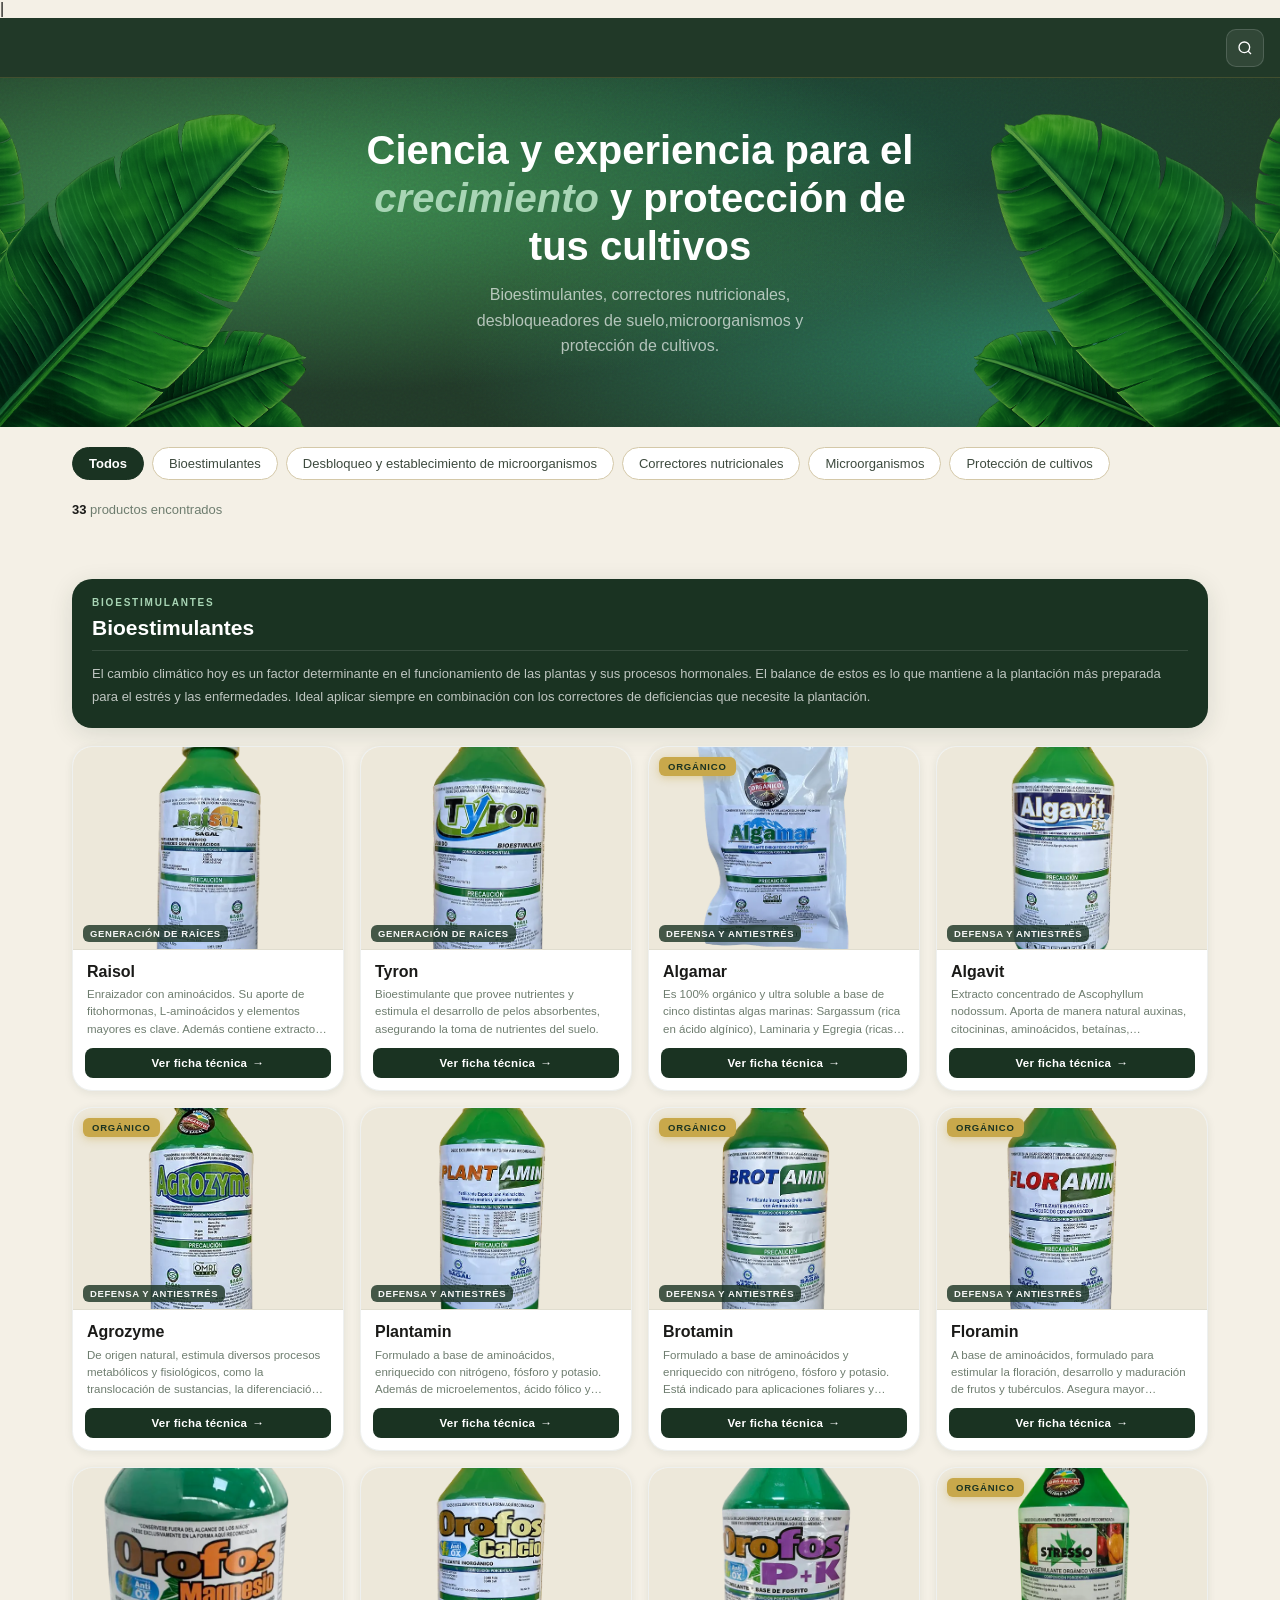
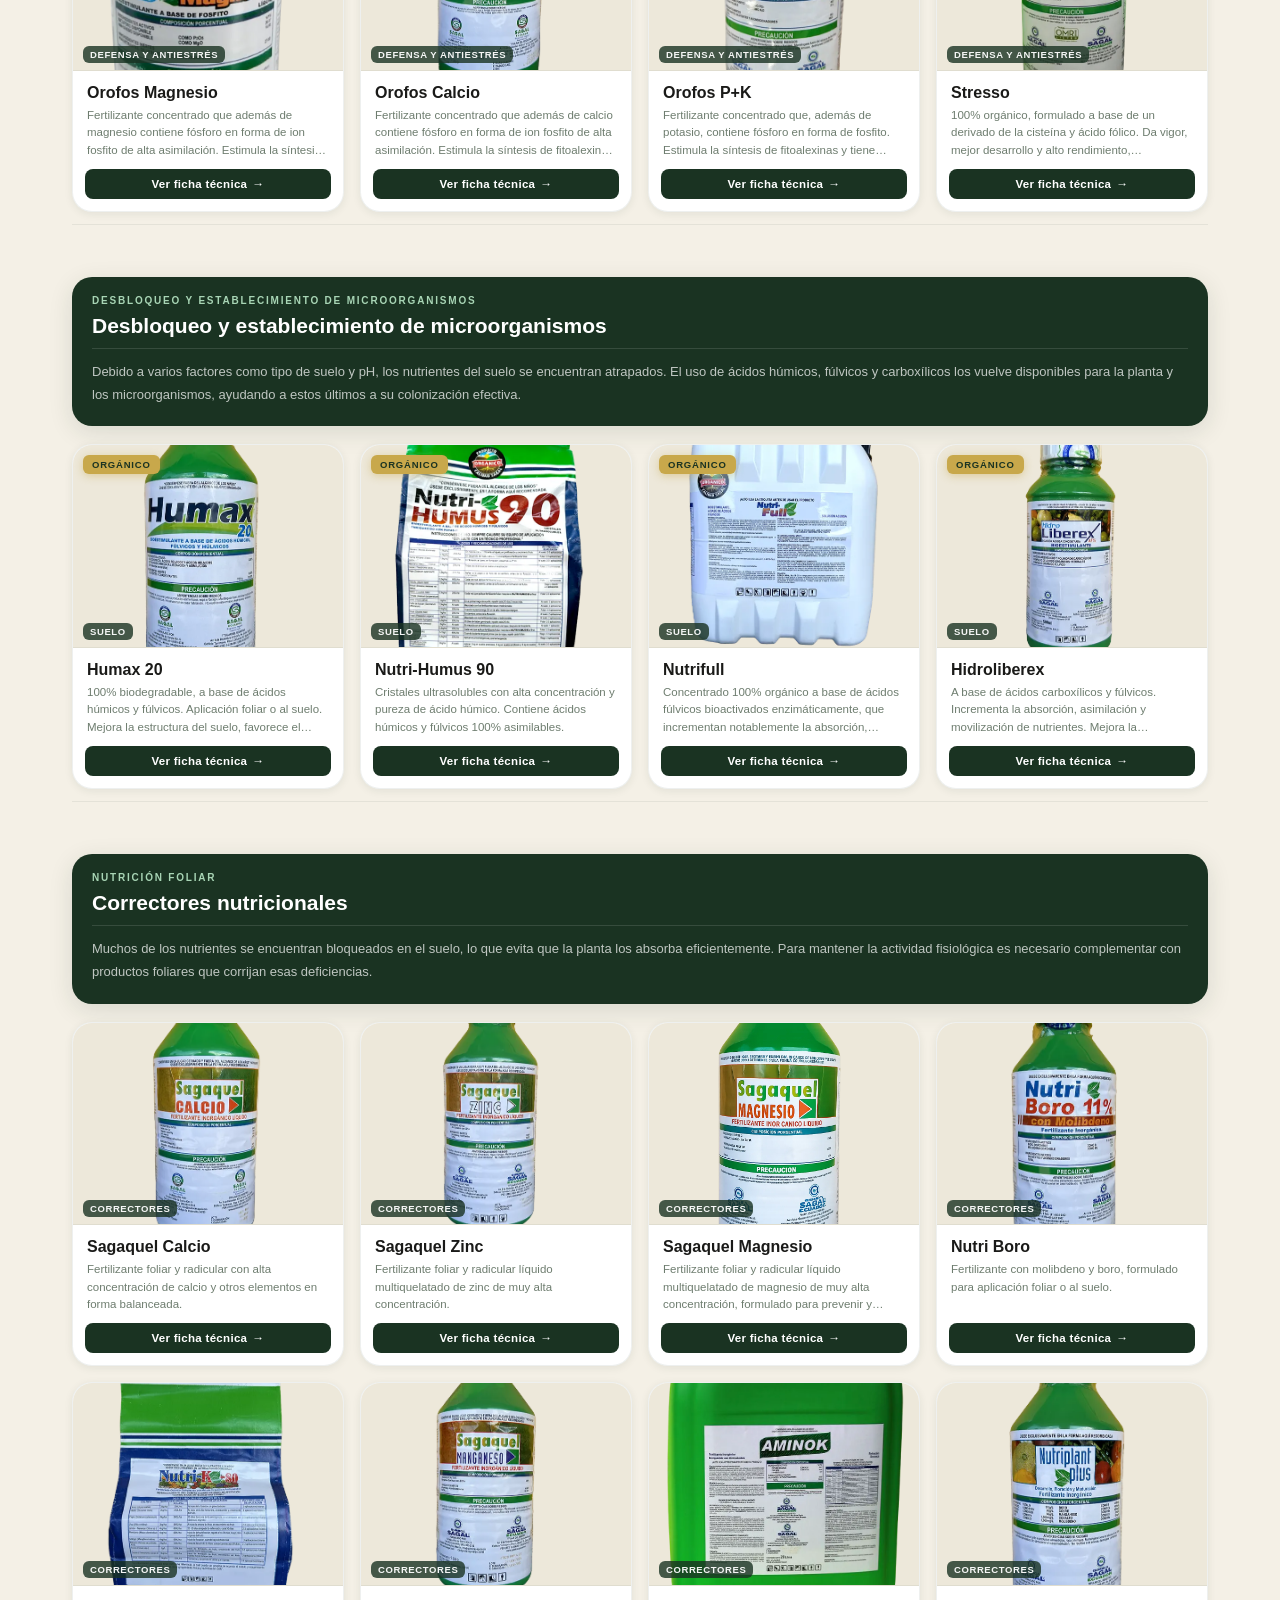
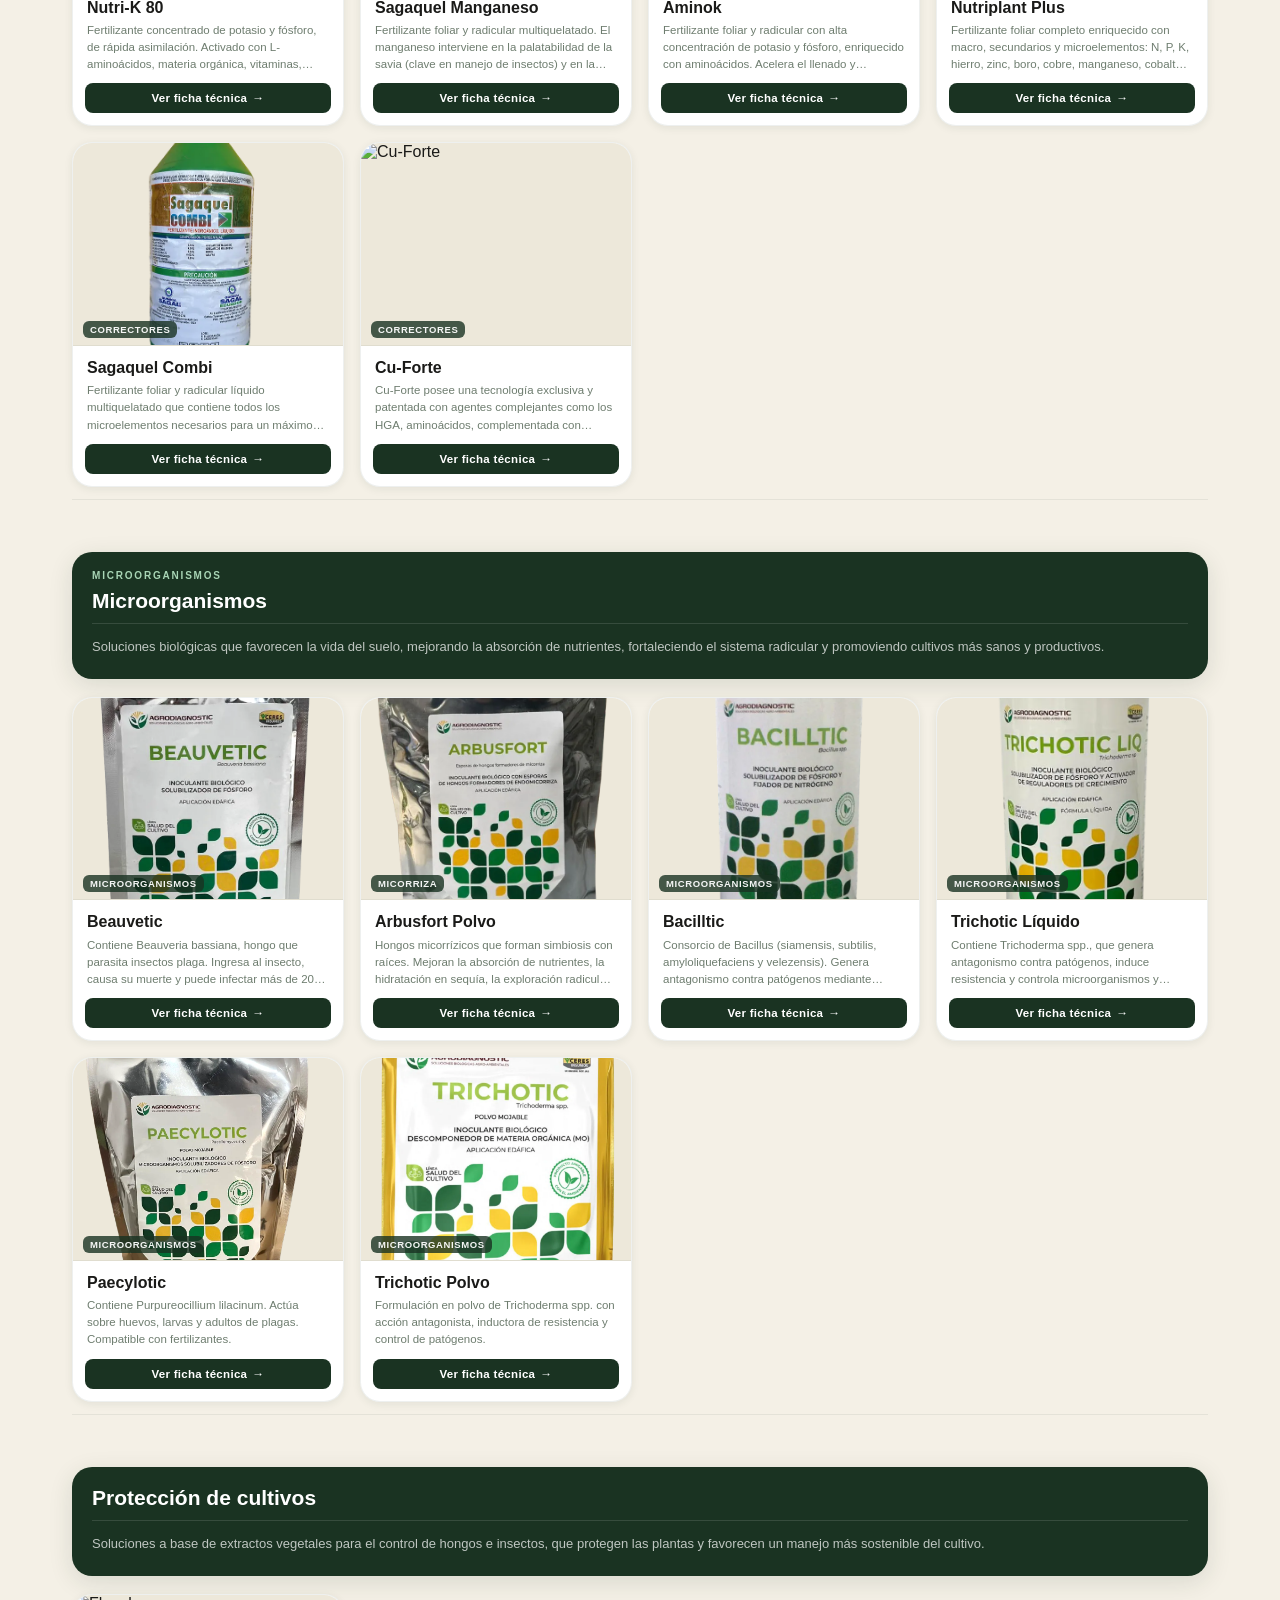
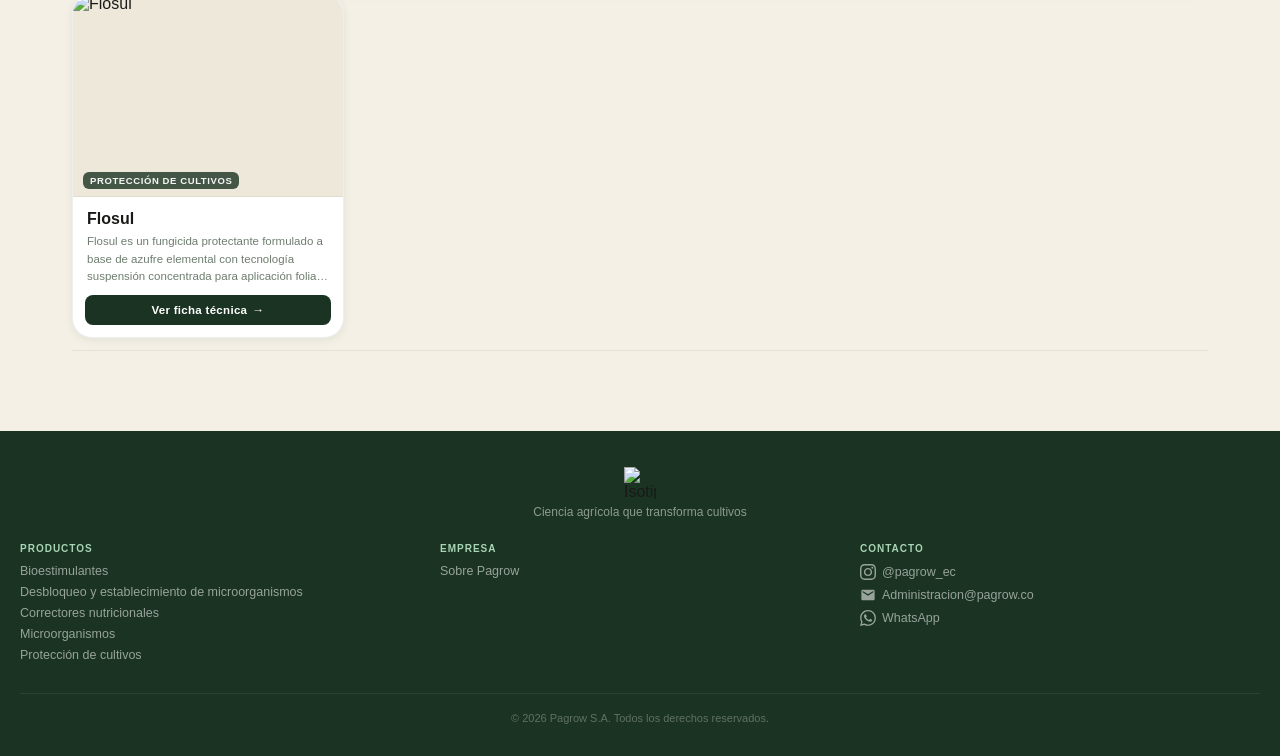
==== commit 2f2e3cbc: "favicon actualizado" ====
--- a/index.html
+++ b/index.html
@@ -3,9 +3,10 @@
     <head>
         <meta charset="UTF-8" />
         <meta name="viewport" content="width=device-width, initial-scale=1.0" />
-        <title>Pagrow – Catálogo de Productos Agrícolas</title>
+        <title>Pagrow – Catálogo de productos agrícolas</title>
 
         <!-- SEO -->
+        |
         <meta
             name="description"
             content="Catálogo de bioestimulantes, correctores nutricionales, desbloqueadores de suelo y microorganismos de Pagrow. Ciencia agrícola para el crecimiento y protección de tus cultivos en Ecuador."
@@ -72,11 +73,11 @@
             rel="icon"
             type="image/png"
             sizes="32x32"
-            href="assets/images/favicon/favicon-32x32.png"
+            href="assets/images/favicon/faviconv2-32x32.png"
         />
         <link
             rel="apple-touch-icon"
-            href="assets/images/favicon/favicon-32x32.webp"
+            href="assets/images/favicon/faviconv2-32x32.png"
         />
 
         <!-- Structured Data -->
@@ -169,8 +170,18 @@
 
         <!-- ════════ HERO ════════ -->
         <section class="hero">
-            <img src="assets/images/decoracion-fichas/vibrant_banana.png" alt="" class="hero-leaf hero-leaf--left" aria-hidden="true">
-            <img src="assets/images/decoracion-fichas/vibrant_banana.png" alt="" class="hero-leaf hero-leaf--right" aria-hidden="true">
+            <img
+                src="assets/images/decoracion-fichas/vibrant_banana.png"
+                alt=""
+                class="hero-leaf hero-leaf--left"
+                aria-hidden="true"
+            />
+            <img
+                src="assets/images/decoracion-fichas/vibrant_banana.png"
+                alt=""
+                class="hero-leaf hero-leaf--right"
+                aria-hidden="true"
+            />
             <div class="hero-content">
                 <h1>
                     Ciencia y experiencia para el <em>crecimiento</em> y
@@ -178,7 +189,7 @@
                 </h1>
                 <p>
                     Bioestimulantes, correctores nutricionales, desbloqueadores
-                    de suelo y microorganismos.
+                    de suelo,microorganismos y protección de cultivos.
                 </p>
             </div>
         </section>
@@ -198,6 +209,9 @@
                 </button>
                 <button class="tab-chip" data-cat="micro">
                     Microorganismos
+                </button>
+                <button class="tab-chip" data-cat="proteccion">
+                    Protección de cultivos
                 </button>
             </nav>
             <div class="results-bar">
@@ -237,6 +251,8 @@
                         >Correctores nutricionales</a
                     >
                     <a href="index.html#micro">Microorganismos</a>
+
+                    <a href="index.html#proteccion">Protección de cultivos</a>
                 </div>
                 <div class="footer-col">
                     <div class="footer-col-title">Empresa</div>
@@ -248,16 +264,55 @@
                         href="https://www.instagram.com/pagrow_ec/"
                         target="_blank"
                         rel="noopener noreferrer"
-                        ><svg xmlns="http://www.w3.org/2000/svg" width="16" height="16" viewBox="0 0 24 24" fill="currentColor" aria-hidden="true" style="vertical-align:-2px"><path d="M12 2.163c3.204 0 3.584.012 4.85.07 3.252.148 4.771 1.691 4.919 4.919.058 1.265.069 1.645.069 4.849 0 3.205-.012 3.584-.069 4.849-.149 3.225-1.664 4.771-4.919 4.919-1.266.058-1.644.07-4.85.07-3.204 0-3.584-.012-4.849-.07-3.26-.149-4.771-1.699-4.919-4.92-.058-1.265-.07-1.644-.07-4.849 0-3.204.013-3.583.07-4.849.149-3.227 1.664-4.771 4.919-4.919 1.266-.057 1.645-.069 4.849-.069zm0-2.163c-3.259 0-3.667.014-4.947.072-4.358.2-6.78 2.618-6.98 6.98-.059 1.281-.073 1.689-.073 4.948 0 3.259.014 3.668.072 4.948.2 4.358 2.618 6.78 6.98 6.98 1.281.058 1.689.072 4.948.072 3.259 0 3.668-.014 4.948-.072 4.354-.2 6.782-2.618 6.979-6.98.059-1.28.073-1.689.073-4.948 0-3.259-.014-3.667-.072-4.947-.196-4.354-2.617-6.78-6.979-6.98-1.281-.059-1.69-.073-4.949-.073zm0 5.838c-3.403 0-6.162 2.759-6.162 6.162s2.759 6.163 6.162 6.163 6.162-2.759 6.162-6.163c0-3.403-2.759-6.162-6.162-6.162zm0 10.162c-2.209 0-4-1.79-4-4 0-2.209 1.791-4 4-4s4 1.791 4 4c0 2.21-1.791 4-4 4zm6.406-11.845c-.796 0-1.441.645-1.441 1.44s.645 1.44 1.441 1.44c.795 0 1.439-.645 1.439-1.44s-.644-1.44-1.439-1.44z"/></svg> @pagrow_ec</a
+                        ><svg
+                            xmlns="http://www.w3.org/2000/svg"
+                            width="16"
+                            height="16"
+                            viewBox="0 0 24 24"
+                            fill="currentColor"
+                            aria-hidden="true"
+                            style="vertical-align: -2px"
+                        >
+                            <path
+                                d="M12 2.163c3.204 0 3.584.012 4.85.07 3.252.148 4.771 1.691 4.919 4.919.058 1.265.069 1.645.069 4.849 0 3.205-.012 3.584-.069 4.849-.149 3.225-1.664 4.771-4.919 4.919-1.266.058-1.644.07-4.85.07-3.204 0-3.584-.012-4.849-.07-3.26-.149-4.771-1.699-4.919-4.92-.058-1.265-.07-1.644-.07-4.849 0-3.204.013-3.583.07-4.849.149-3.227 1.664-4.771 4.919-4.919 1.266-.057 1.645-.069 4.849-.069zm0-2.163c-3.259 0-3.667.014-4.947.072-4.358.2-6.78 2.618-6.98 6.98-.059 1.281-.073 1.689-.073 4.948 0 3.259.014 3.668.072 4.948.2 4.358 2.618 6.78 6.98 6.98 1.281.058 1.689.072 4.948.072 3.259 0 3.668-.014 4.948-.072 4.354-.2 6.782-2.618 6.979-6.98.059-1.28.073-1.689.073-4.948 0-3.259-.014-3.667-.072-4.947-.196-4.354-2.617-6.78-6.979-6.98-1.281-.059-1.69-.073-4.949-.073zm0 5.838c-3.403 0-6.162 2.759-6.162 6.162s2.759 6.163 6.162 6.163 6.162-2.759 6.162-6.163c0-3.403-2.759-6.162-6.162-6.162zm0 10.162c-2.209 0-4-1.79-4-4 0-2.209 1.791-4 4-4s4 1.791 4 4c0 2.21-1.791 4-4 4zm6.406-11.845c-.796 0-1.441.645-1.441 1.44s.645 1.44 1.441 1.44c.795 0 1.439-.645 1.439-1.44s-.644-1.44-1.439-1.44z"
+                            />
+                        </svg>
+                        @pagrow_ec</a
                     >
                     <a href="mailto:Administracion@pagrow.co"
-                        ><svg xmlns="http://www.w3.org/2000/svg" width="16" height="16" viewBox="0 0 24 24" fill="currentColor" aria-hidden="true" style="vertical-align:-2px"><path d="M20 4H4c-1.1 0-2 .9-2 2v12c0 1.1.9 2 2 2h16c1.1 0 2-.9 2-2V6c0-1.1-.9-2-2-2zm0 4l-8 5-8-5V6l8 5 8-5v2z"/></svg> Administracion@pagrow.co</a
+                        ><svg
+                            xmlns="http://www.w3.org/2000/svg"
+                            width="16"
+                            height="16"
+                            viewBox="0 0 24 24"
+                            fill="currentColor"
+                            aria-hidden="true"
+                            style="vertical-align: -2px"
+                        >
+                            <path
+                                d="M20 4H4c-1.1 0-2 .9-2 2v12c0 1.1.9 2 2 2h16c1.1 0 2-.9 2-2V6c0-1.1-.9-2-2-2zm0 4l-8 5-8-5V6l8 5 8-5v2z"
+                            />
+                        </svg>
+                        Administracion@pagrow.co</a
                     >
                     <a
                         href="https://wa.me/593999406826?text=Hola%2C%20me%20gustar%C3%ADa%20obtener%20m%C3%A1s%20informaci%C3%B3n%20sobre%20los%20productos%20Pagrow."
                         target="_blank"
                         rel="noopener noreferrer"
-                        ><svg xmlns="http://www.w3.org/2000/svg" width="16" height="16" viewBox="0 0 24 24" fill="currentColor" aria-hidden="true" style="vertical-align:-2px"><path d="M17.472 14.382c-.297-.149-1.758-.867-2.03-.967-.273-.099-.471-.148-.67.15-.197.297-.767.966-.94 1.164-.173.199-.347.223-.644.075-.297-.15-1.255-.463-2.39-1.475-.883-.788-1.48-1.761-1.653-2.059-.173-.297-.018-.458.13-.606.134-.133.298-.347.446-.52.149-.174.198-.298.298-.497.099-.198.05-.371-.025-.52-.075-.149-.669-1.612-.916-2.207-.242-.579-.487-.5-.669-.51-.173-.008-.371-.01-.57-.01-.198 0-.52.074-.792.372-.272.297-1.04 1.016-1.04 2.479 0 1.462 1.065 2.875 1.213 3.074.149.198 2.096 3.2 5.077 4.487.709.306 1.262.489 1.694.625.712.227 1.36.195 1.871.118.571-.085 1.758-.719 2.006-1.413.248-.694.248-1.289.173-1.413-.074-.124-.272-.198-.57-.347m-5.421 7.403h-.004a9.87 9.87 0 01-5.031-1.378l-.361-.214-3.741.982.998-3.648-.235-.374a9.86 9.86 0 01-1.51-5.26c.001-5.45 4.436-9.884 9.888-9.884 2.64 0 5.122 1.03 6.988 2.898a9.825 9.825 0 012.893 6.994c-.003 5.45-4.437 9.884-9.885 9.884m8.413-18.297A11.815 11.815 0 0012.05 0C5.495 0 .16 5.335.157 11.892c0 2.096.547 4.142 1.588 5.945L.057 24l6.305-1.654a11.882 11.882 0 005.683 1.448h.005c6.554 0 11.89-5.335 11.893-11.893a11.821 11.821 0 00-3.48-8.413z"/></svg> WhatsApp</a
+                        ><svg
+                            xmlns="http://www.w3.org/2000/svg"
+                            width="16"
+                            height="16"
+                            viewBox="0 0 24 24"
+                            fill="currentColor"
+                            aria-hidden="true"
+                            style="vertical-align: -2px"
+                        >
+                            <path
+                                d="M17.472 14.382c-.297-.149-1.758-.867-2.03-.967-.273-.099-.471-.148-.67.15-.197.297-.767.966-.94 1.164-.173.199-.347.223-.644.075-.297-.15-1.255-.463-2.39-1.475-.883-.788-1.48-1.761-1.653-2.059-.173-.297-.018-.458.13-.606.134-.133.298-.347.446-.52.149-.174.198-.298.298-.497.099-.198.05-.371-.025-.52-.075-.149-.669-1.612-.916-2.207-.242-.579-.487-.5-.669-.51-.173-.008-.371-.01-.57-.01-.198 0-.52.074-.792.372-.272.297-1.04 1.016-1.04 2.479 0 1.462 1.065 2.875 1.213 3.074.149.198 2.096 3.2 5.077 4.487.709.306 1.262.489 1.694.625.712.227 1.36.195 1.871.118.571-.085 1.758-.719 2.006-1.413.248-.694.248-1.289.173-1.413-.074-.124-.272-.198-.57-.347m-5.421 7.403h-.004a9.87 9.87 0 01-5.031-1.378l-.361-.214-3.741.982.998-3.648-.235-.374a9.86 9.86 0 01-1.51-5.26c.001-5.45 4.436-9.884 9.888-9.884 2.64 0 5.122 1.03 6.988 2.898a9.825 9.825 0 012.893 6.994c-.003 5.45-4.437 9.884-9.885 9.884m8.413-18.297A11.815 11.815 0 0012.05 0C5.495 0 .16 5.335.157 11.892c0 2.096.547 4.142 1.588 5.945L.057 24l6.305-1.654a11.882 11.882 0 005.683 1.448h.005c6.554 0 11.89-5.335 11.893-11.893a11.821 11.821 0 00-3.48-8.413z"
+                            />
+                        </svg>
+                        WhatsApp</a
                     >
                 </div>
             </div>
